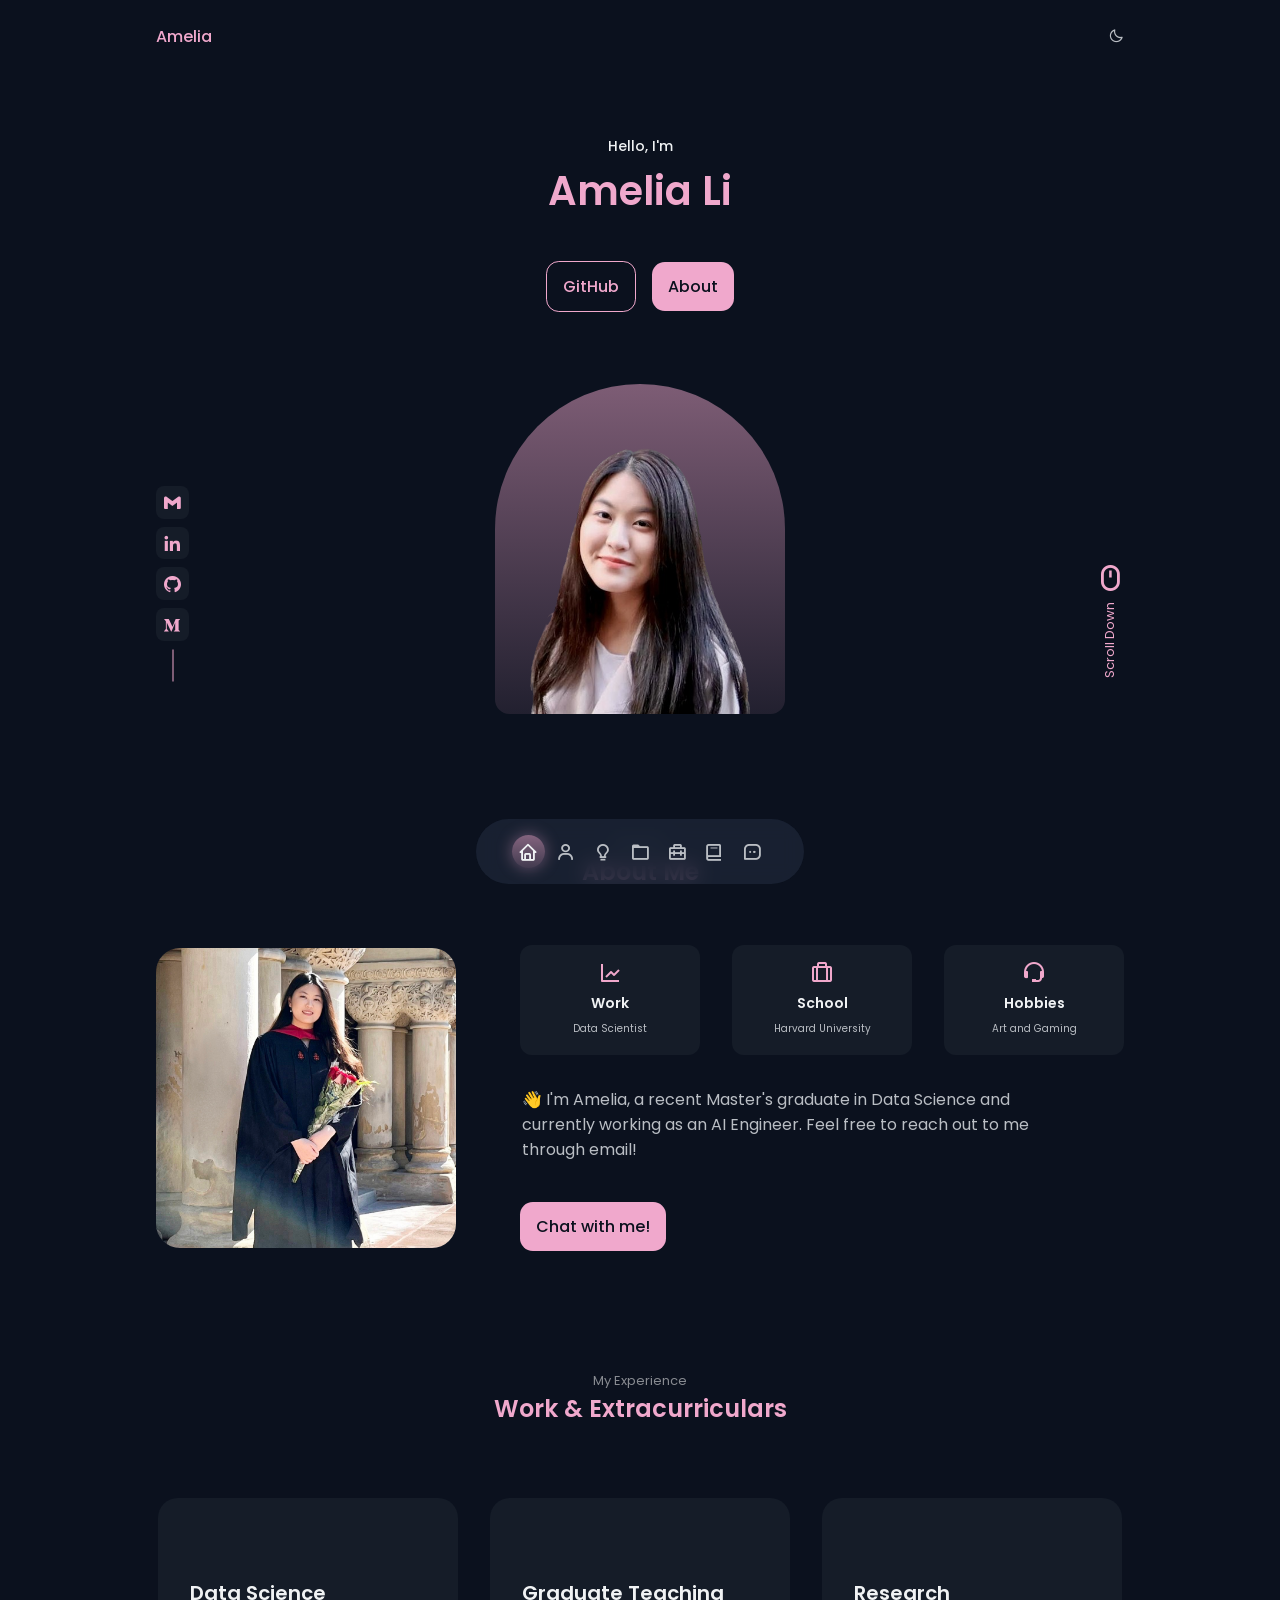
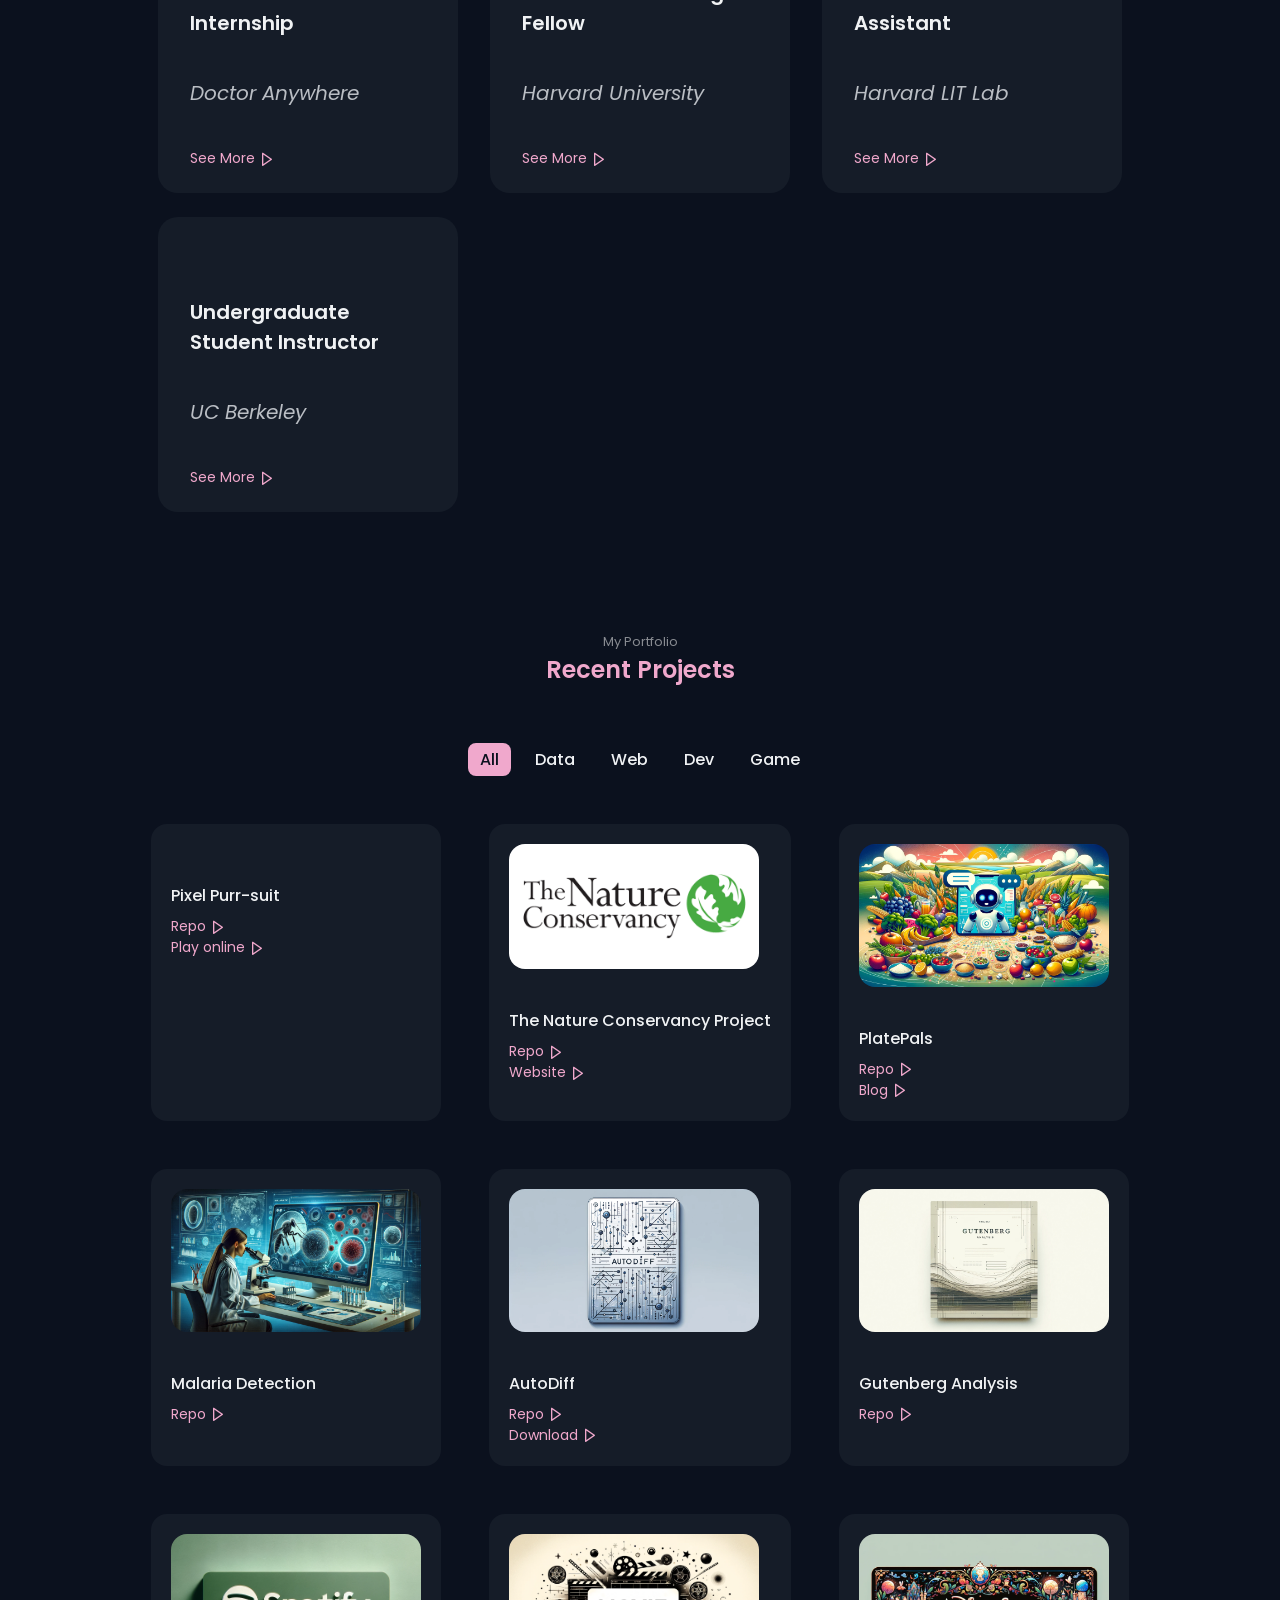
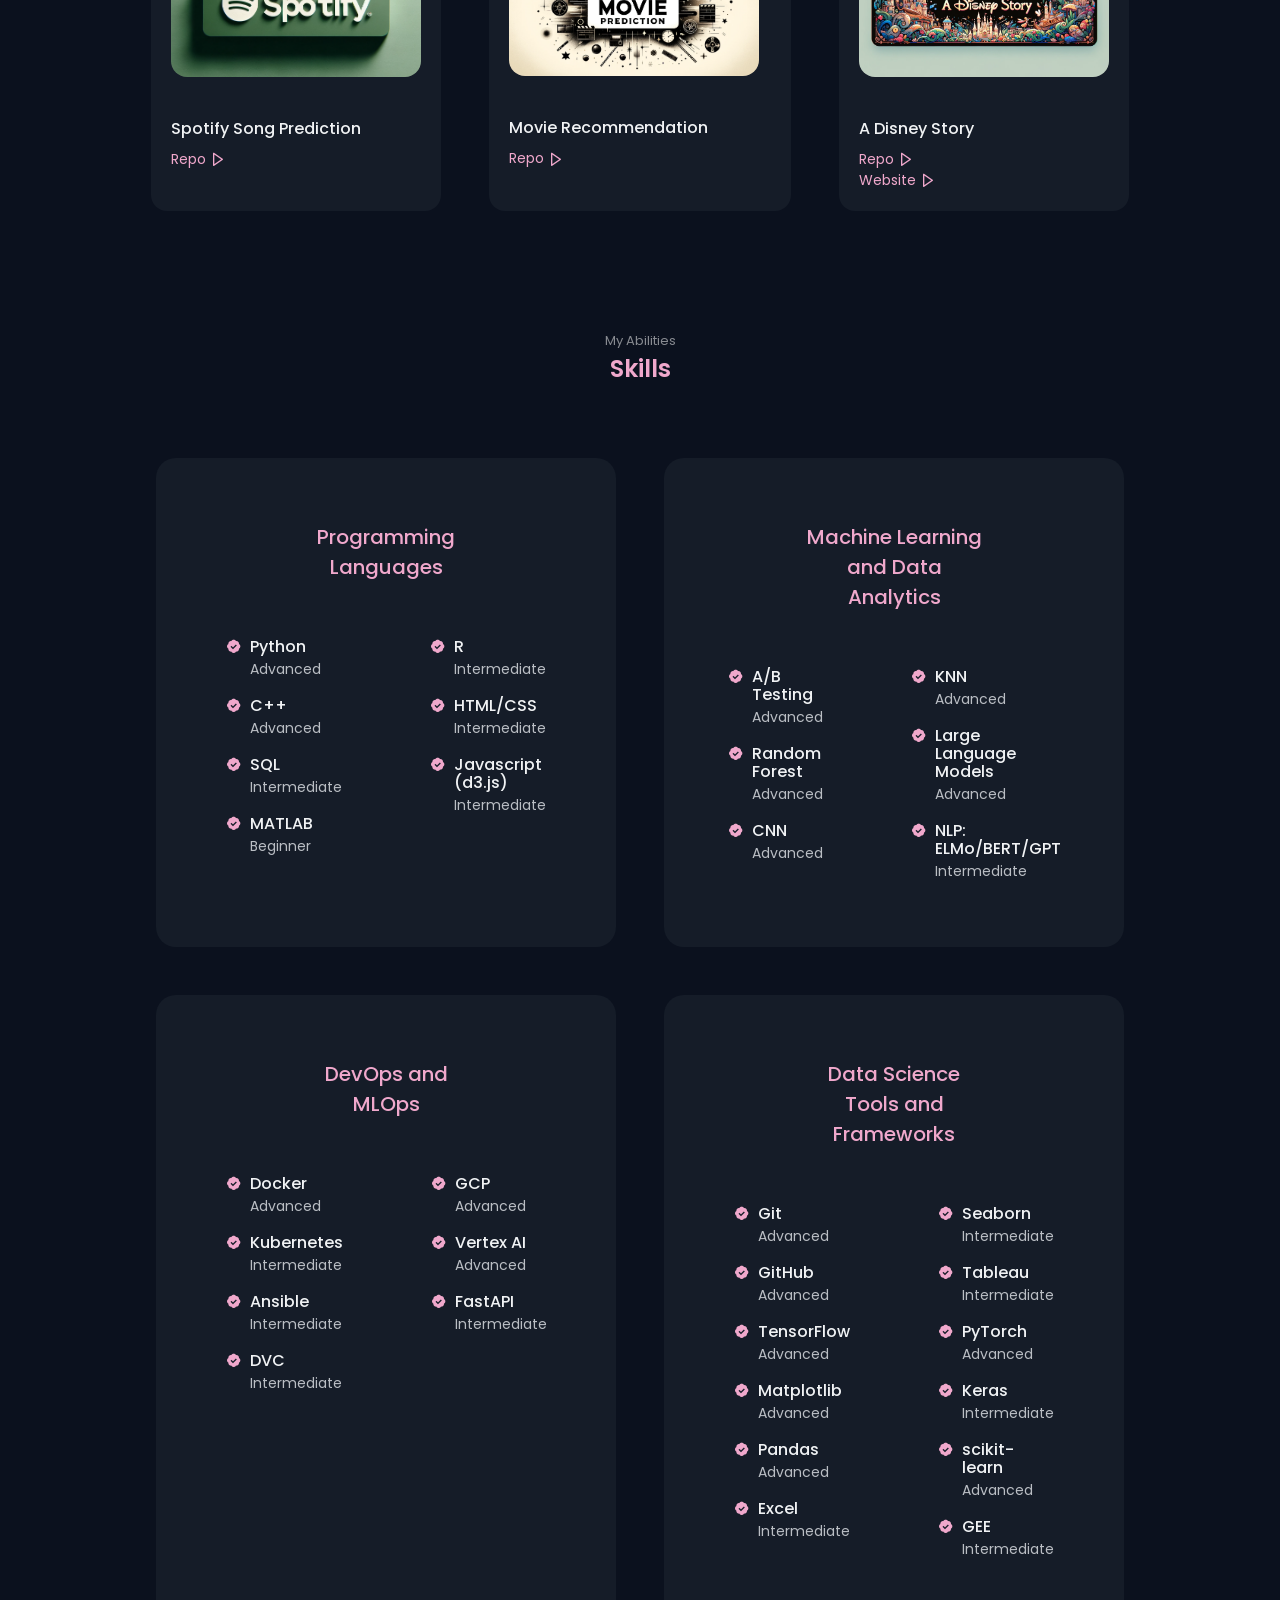
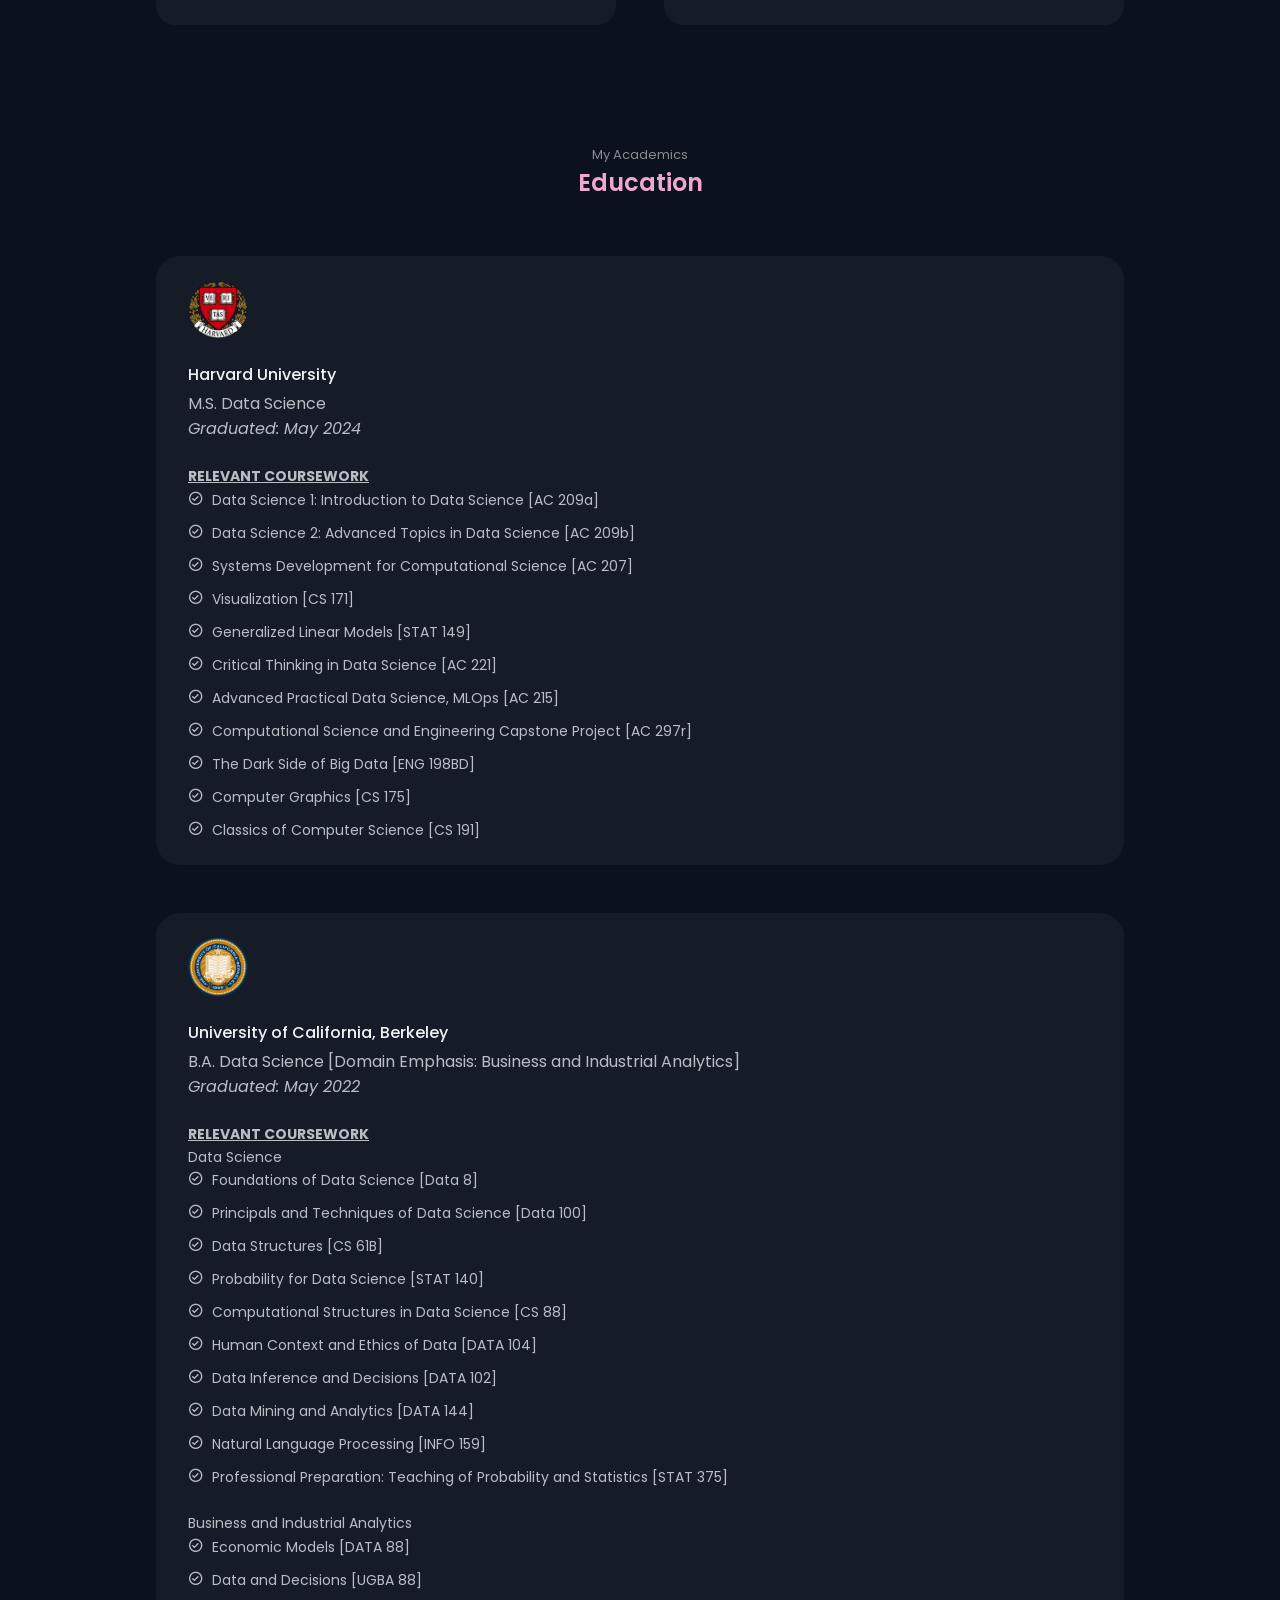
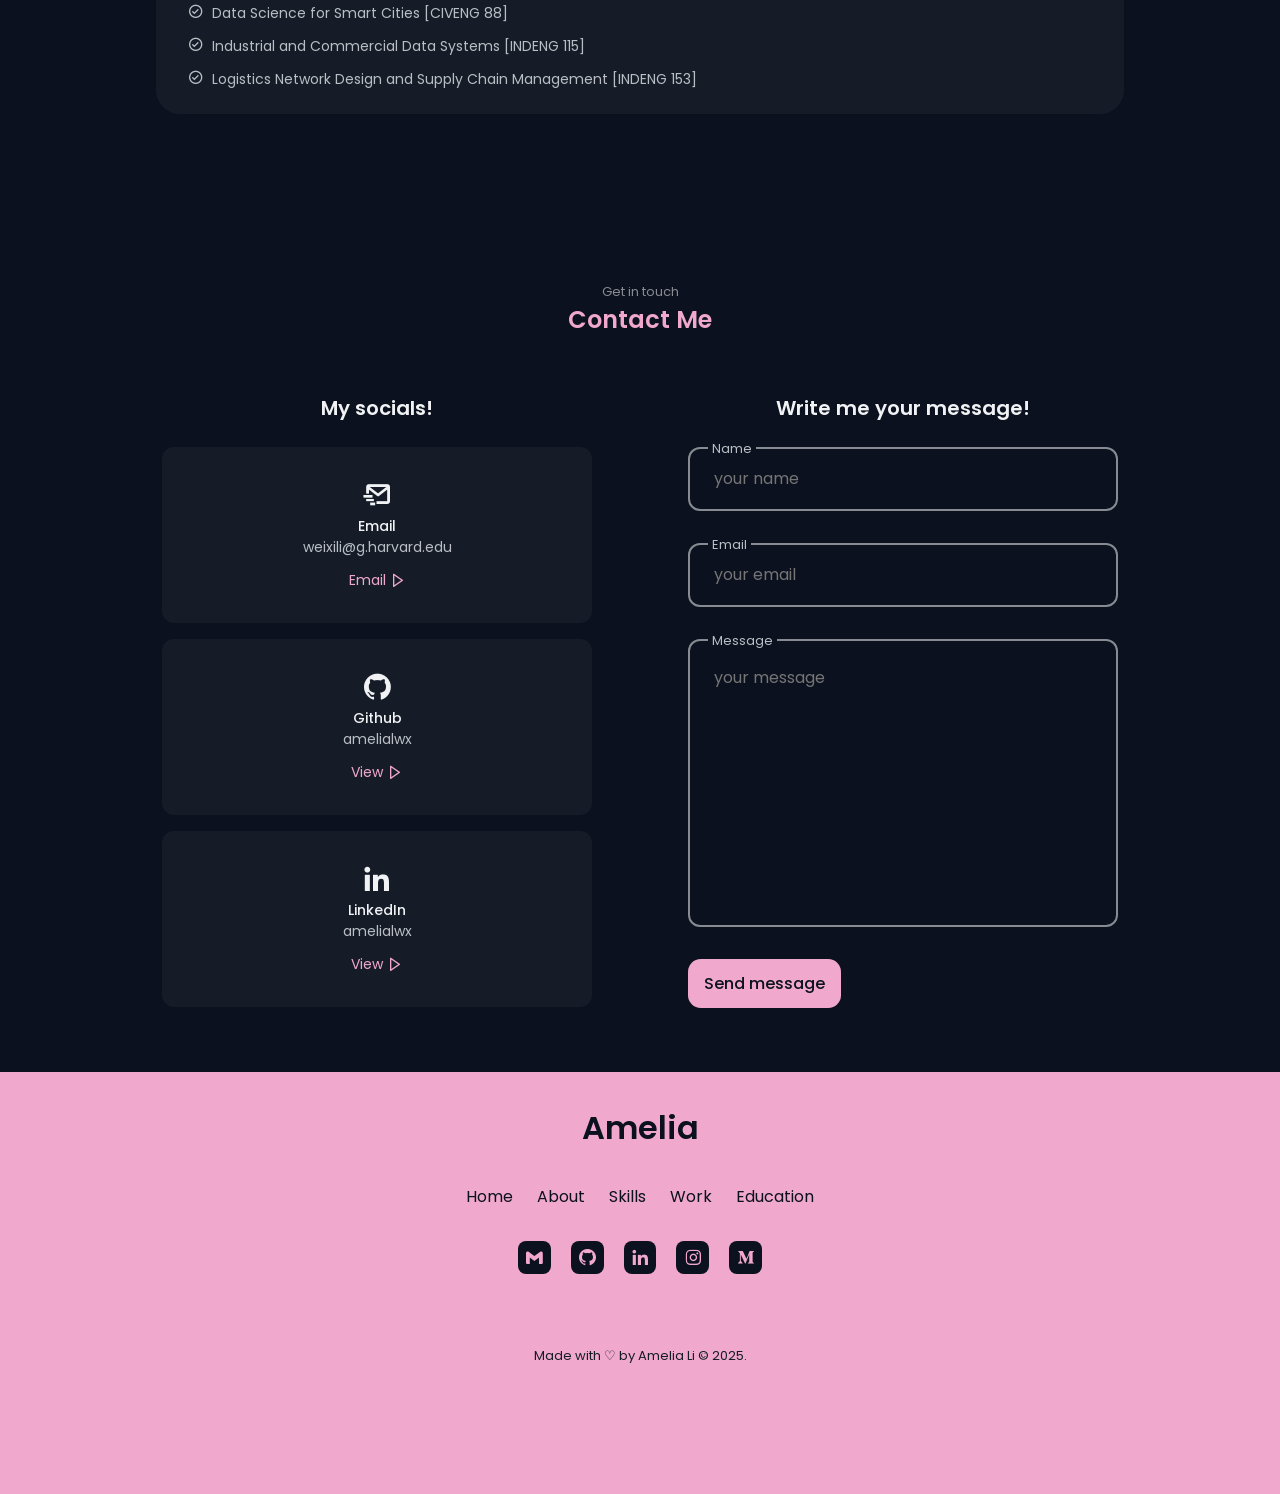
==== index.html @ 471f0ebe "footer year" ====
<!DOCTYPE html>
<html lang="en">

<head>
    <meta charset="UTF-8">
    <meta name="viewport" content="width=device-width, initial-scale=1.0">

    <link rel="icon" href="assets/img/a.png">

    <!--=============== FAVICON ===============-->
    <meta name="msapplication-TileColor" content="#da532c">
    <meta name="theme-color" content="#f0aace">

    <!--=============== BOXICONS ===============-->
    <link href='https://unpkg.com/boxicons@2.1.2/css/boxicons.min.css' rel='stylesheet'>

    <!--=============== SWIPER CSS ===============-->
    <link rel="stylesheet" href="assets/css/swiper-bundle.min.css">

    <!--=============== CSS ===============-->
    <link rel="stylesheet" href="assets/css/styles.css">

    <title> Amelia Li </title>
</head>

<body>
    <!--=============== HEADER ===============-->
    <header class="header" id="header">
        <nav class="nav container">
            <a href="#" class="nav__logo">Amelia</a>

            <div class="nav__menu">
                <ul class="nav__list">
                    <li class="nav__item">
                        <a href="#home" class="nav__link">
                            <i class='bx bx-home'></i>
                        </a>
                    </li>

                    <li class="nav__item">
                        <a href="#about" class="nav__link">
                            <i class='bx bx-user'></i>
                        </a>
                    </li>

                    <li class="nav__item">
                        <a href="#skills" class="nav__link">
                            <i class='bx bx-bulb'></i>
                        </a>
                    </li>

                    <li class="nav__item">
                        <a href="#experience" class="nav__link">
                            <i class='bx bx-folder'></i>
                        </a>
                    </li>

                    <li class="nav__item">
                        <a href="#work" class="nav__link">
                            <i class='bx bx-briefcase-alt-2'></i>
                        </a>
                    </li>

                    <li class="nav__item">
                        <a href="#education" class="nav__link">
                            <i class='bx bx-book'></i>
                        </a>
                    </li>

                    <li class="nav__item">
                        <a href="#contact" class="nav__link">
                            <i class='bx bx-message-square-dots'></i>
                        </a>
                    </li>
                </ul>
            </div>

            <!--=============== theme change button ===============-->
            <i href="" class='bx bx-moon change-theme change-theme-button' id="theme-button"></i>

        </nav>
    </header>

    <!--=============== MAIN ===============-->
    <main class="main">
        <!--=============== HOME ===============-->
        <section class="home section" id="home">
            <div class="home__container container grid">
                <div class="home__data">
                    <span class="home__greeting">Hello, I'm</span>
                    <h1 class="home__name">Amelia Li</h1>
                    <h3 class="home__education" id="typewriter"></h3>

                    <div class="home__button">
                        <a href="https://www.github.com/amelialwx" target="_blank", class="button button--ghost">
                            GitHub
                        </a>

                        <a href="#about" class="button">About</a>
                    </div>
                </div>

                <div class="home__handle">
                    <img src="assets/img/me.png" alt="" class="home__img">
                </div>

                <div class="home__social">
                    <a href="mailto:weixili@g.harvard.edu" target="_blank" class="home__social-link">
                        <i class='bx bxl-gmail'></i>
                    </a>
                    <a href="https://www.linkedin.com/in/amelialwx/" target="_blank" class="home__social-link">
                        <i class='bx bxl-linkedin'></i>
                    </a>
                    <a href="https://www.github.com/amelialwx" target="_blank" class="home__social-link">
                        <i class='bx bxl-github'></i>
                    </a>
                    <a href="https://amelialwx.medium.com" target="_blank" class="home__social-link">
                        <i class='bx bxl-medium'></i>
                    </a>
                </div>

                <a href="#about" class="home__scroll">
                    <i class='bx bx-mouse home__scroll-icon'></i>
                    <span class="home__scroll-name">Scroll Down</span>
                </a>
            </div>
        </section>

        <!--=============== ABOUT ===============-->
        <section class="about section" id="about">
            <span class="section__subtitle">My Intro</span>
            <h2 class="section__title">About Me</h2>

            <div class="about__container container grid">
                <img src="assets/img/about.png" alt="" class="about__img">

                <div class="about__data">
                    <div class="about__info">
                        <div class="about__box">
                            <i class='bx bx-line-chart about__icon'></i>
                            <h3 class="about__title">Work</h3>
                            <span class="about__subtitle">Data Scientist</span>
                        </div>
                        <div class="about__box">
                            <i class='bx bx-briefcase-alt about__icon'></i>
                            <h3 class="about__title">School</h3>
                            <span class="about__subtitle">Harvard University</span>
                        </div>
                        <div class="about__box">
                            <i class='bx bx-support about__icon'></i>
                            <h3 class="about__title">Hobbies</h3>
                            <span class="about__subtitle">Art and Gaming</span>
                        </div>
                    </div>

                    <p class="about__description">
                        👋 I'm Amelia, a recent Master's graduate in Data Science and currently working as an AI Engineer.
                        Feel free to reach out to me through email!
                    </p>

                    <a href="#contact" class="button about__button-contact">Chat with me!</a>
                </div>
            </div>
        </section>

        <!--=============== EXPERIENCE ===============-->
        <section class="experience section" id="experience">
            <span class="section__subtitle">My Experience</span>
            <h2 class="section__title">Work & Extracurriculars</h2>

            <div class="experience__container container grid">
                <div class="experience__card">
                    <div class="exp">
                        <h3 class="experience__title">Data Science <br> Internship</h3>
                        <p class="experience__title"><i>Doctor Anywhere</i></p>
                        
                        <span class="experience__button">
                            See More <i class='bx bx-right-arrow experience__icon'></i>
                        </span>
                    </div>


                    <div class="experience__modal">
                        <div class="experience__modal-content">
                            <i class='bx bx-x experience__modal-close'></i>

                            <h3 class="experience__modal-title">Data Science Internship</h3>

                            <p class="experience__modal-description">
                                <b>Doctor Anywhere</b>
                                <br>
                                May 2023 - Aug 2023
                            </p>
                            <img src="assets/img/da.jpg" alt="" style="margin-left:auto; margin-right:auto; display:block; max-height:300px; width:auto; padding-bottom: 30px;">
                            <p>
                                During the summer of 2023, I interned at Doctor Anywhere, a digital healthcare company, where I <b>developed a machine learning algorithm for TPA/B2B claim processing</b>. 
                                Using OCR, key-value parsing, table parsing, and entity recognition, the algorithm enhanced claim efficiency and was <b>seamlessly integrated into 
                                the company's system</b>.
                                <br><br>
                                In addition to the primary algorithm, I built utility tools for dataset benchmarking and model prototyping, boosting the accuracy from <b>66% to 84%</b>. 
                                I also ventured into Large Language Models (LLMs) in healthcare, <b>creating a prototype to aid policyholders with insurance inquiries</b>.
                                <br><br>
                                I'm grateful for this enriching experience, which sharpened my technical skills and provided deep insights into technology deployment in healthcare. 
                                The guidance from my team and mentors was invaluable, significantly shaping my professional development.
                            </p>
                        </div>
                    </div>
                </div>

                <div class="experience__card">
                    <div class="exp">
                        <h3 class="experience__title">Graduate Teaching <br> Fellow</h3>
                        <p class="experience__title"><i>Harvard University</i></p>

                        <span class="experience__button">
                            See More <i class='bx bx-right-arrow experience__icon'></i>
                        </span>
                    </div>

                    <div class="experience__modal">
                        <div class="experience__modal-content">
                            <i class='bx bx-x experience__modal-close'></i>

                            <h3 class="experience__modal-title">Graduate Teaching Fellow</h3>

                            <p class="experience__modal-description">
                                <b>Harvard University</b>
                                <br>
                                Aug 2023 - Present
                            </p>
                            <img src="assets/img/cs109a.png" alt="" style="margin-left:auto; margin-right:auto; display:block; max-height:300px; width:auto; padding-bottom: 30px;">
                            <p>
                                As I embarked on my Fall 2023 semester, I found myself at the heart of nurturing future data scientists. For the CS209a: Intoduction to 
                                Data Science course at Harvard University, my role involved <b>facilitating weekly office hours, offering crucial guidance and support in 
                                Data Science</b>. These sessions have become a vibrant hub for learning, where students from diverse backgrounds share their insights and 
                                challenges, enriching our collective understanding.
                                <br><br>
                                Moreover, <b>mentoring students in their data science projects</b> has been the most rewarding experience. Guiding them from conceptualization to 
                                execution, I've seen them develop practical skills and a strong research aptitude. Their progress has been a testament to the power of 
                                effective mentorship.
                                <br><br>
                                This semester has been a journey of mutual growth - a reaffirmation of the crucial role mentorship plays in the realm of data science. I look 
                                forward to the continued evolution of my students and the invaluable lessons they teach me along the way.
                            </p>
                        </div>
                    </div>
                </div>

                <div class="experience__card">
                    <div class="exp">
                        <h3 class="experience__title">Research <br> Assistant</h3>
                        <p class="experience__title"><i>Harvard LIT Lab</i></p>

                        <span class="experience__button">
                            See More <i class='bx bx-right-arrow experience__icon'></i>
                        </span>
                    </div>

                    <div class="experience__modal">
                        <div class="experience__modal-content">
                            <i class='bx bx-x experience__modal-close'></i>

                            <h3 class="experience__modal-title">Research Assistant</h3>

                            <p class="experience__modal-description">
                                <b>Harvard LIT Lab</b>
                                <br>
                                Sep 2022 - Present
                            </p>
                            <img src="assets/img/litlab.png" alt="" style="margin-left:auto; margin-right:auto; display:block; max-height:300px; width:auto; padding-bottom: 30px;">
                            <p>
                                In my first semester at Harvard, I joined the Harvard LIT Lab to work on a groundbreaking project. Our aim was to <b>detect stress in coding environments
                                using non-survey methods</b> like analyzing micro-gestures, facial expressions, and coding patterns.
                                <br><br>
                                We focused on physical cues, using <b>meticulously cleaned and preprocessed 17-point joint data from 3D Kinect captures and facial expressions 
                                from videos</b>. This approach helped us observe stress signs beyond conventional surveys. Additionally, I <b>converted Jupyter Notebook logs into 
                                Abstract Syntax Trees (ASTs)</b> to understand stress through changes in coding behavior.
                                <br><br>
                                This project was a unique blend of data science, education, and psychology, offering new insights into the human aspect of coding. It was an invaluable 
                                experience, shaping my understanding of technology's interaction with human emotions.
                            </p>
                        </div>
                    </div>
                </div>

                <div class="experience__card">
                    <div class="exp">
                        <h3 class="experience__title">Undergraduate <br> Student Instructor</h3>
                        <p class="experience__title"><i>UC Berkeley</i></p>
                        
                        <span class="experience__button">
                            See More <i class='bx bx-right-arrow experience__icon'></i>
                        </span>
                    </div>


                    <div class="experience__modal">
                        <div class="experience__modal-content">
                            <i class='bx bx-x experience__modal-close'></i>

                            <h3 class="experience__modal-title">Undergraduate Student Instructor</h3>

                            <p class="experience__modal-description">
                                <b>University of California, Berkeley</b>
                                <br>
                                May 2021 - May 2022
                            </p>
                            <img src="assets/img/d8.png" alt="" style="margin-left:auto; margin-right:auto; display:block; max-height:300px; width:auto; padding-bottom: 30px;">
                            <p>
                                In my role as an Undergraduate Student Instructor at UC Berkeley, I had the privilege of directly teaching the Data 8: Foundations of Data Science 
                                course. My audience was a group of 120 students enrolled in the Data Scholars program, each eager to dive into the world of data science and statistics.
                                <br><br>
                                Each week, I <b>created and delivered lectures, complementing them with tailored worksheets</b> to reinforce key concepts in data science and statistics. 
                                This approach not only facilitated learning but also encouraged active engagement among students.
                                <br><br>
                                One of the most rewarding achievements during my tenure was successfully scaling the program. In just one semester, <b>we doubled the number of participants 
                                from 60 to 120 students</b>, a testament to the program's growing popularity and effectiveness.
                                <br><br>
                                This experience was incredibly fulfilling, allowing me to contribute to shaping the next generation of data scientists. It underscored the 
                                importance of clear communication, effective teaching methodologies, and the adaptability required to scale educational programs successfully.
                            </p>
                        </div>
                    </div>
                </div>
            </div>
        </section>

        <!--=============== WORK ===============-->
        <section class="work section" id="work">
            <span class="section__subtitle">My Portfolio</span>
            <h2 class="section__title">Recent Projects</h2>

            <div class="work__filters">
                <span class="work__item active-work" data-filter='all'>All</span>
                <span class=" work__item" data-filter='.data'>Data</span>
                <span class=" work__item" data-filter='.web'>Web</span>
                <span class=" work__item" data-filter='.dev'>Dev</span>
                <span class=" work__item" data-filter='.game'>Game</span>
            </div>

            <div class="work__container container grid">
                <div class="work__card mix game">
                    <div class="wrk">
                        <img src="assets/img/pixel_purr-suit.gif" alt="" class="work__img">

                        <h3 class="work__title">Pixel Purr-suit</h3>

                        <a href="https://github.com/amelialwx/Pixel_Purr-suit" target="_blank" class="work__button">
                            Repo <i class='bx bx-right-arrow work__icon'></i>
                        </a>
                        <a href="https://amelialwx.itch.io/pixel-purr-suit" target="_blank" class="work__button">
                            Play online <i class='bx bx-right-arrow work__icon'></i>
                        </a>
                    </div>
                </div>

                <div class="work__card mix data">
                    <div class="wrk">
                        <img src="assets/img/tnc.png" alt="" class="work__img">

                        <h3 class="work__title">The Nature Conservancy Project</h3>

                        <a href="https://github.com/amelialwx/TNC-Capstone" target="_blank" class="work__button">
                            Repo <i class='bx bx-right-arrow work__icon'></i>
                        </a>
                        <a href="https://tnc-web-app.streamlit.app" target="_blank" class="work__button">
                            Website <i class='bx bx-right-arrow work__icon'></i>
                        </a>
                    </div>
                </div>

                <div class="work__card mix data dev">
                    <div class="wrk">
                        <img src="assets/img/platepals.png" alt="" class="work__img">

                        <h3 class="work__title">PlatePals</h3>

                        <a href="https://github.com/amelialwx/AC215_PlatePals" target="_blank" class="work__button">
                            Repo <i class='bx bx-right-arrow work__icon'></i>
                        </a>
                        <a href="https://amelialwx.medium.com/platepals-revolutionizing-nutritional-awareness-with-ai-5b4cc45d5d44" target="_blank" class="work__button">
                            Blog <i class='bx bx-right-arrow work__icon'></i>
                        </a>
                    </div>
                </div>

                <div class="work__card mix data">
                    <div class="wrk">
                        <img src="assets/img/malaria.png" alt="" class="work__img">

                        <h3 class="work__title">Malaria Detection</h3>

                        <a href="https://github.com/amelialwx/Malaria-Detection" target="_blank" class="work__button">
                            Repo <i class='bx bx-right-arrow work__icon'></i>
                        </a>
                    </div>
                </div>

                <div class="work__card mix dev">
                    <div class="wrk">
                        <img src="assets/img/autodiff.png" alt="" class="work__img">

                        <h3 class="work__title">AutoDiff</h3>

                        <a href="https://github.com/amelialwx/AutoDiff" target="_blank" class="work__button">
                            Repo <i class='bx bx-right-arrow work__icon'></i>
                        </a>
                        <a href="https://test.pypi.org/project/AutoDiff-Library/1.0/" target="_blank" class="work__button">
                            Download <i class='bx bx-right-arrow work__icon'></i>
                        </a>
                    </div>
                </div>

                <div class="work__card mix data">
                    <div class="wrk">
                        <img src="assets/img/gutenberg.png" alt="" class="work__img">

                        <h3 class="work__title">Gutenberg Analysis</h3>

                        <a href="https://github.com/amelialwx/BERT-Gutenberg-Analysis" target="_blank" class="work__button">
                            Repo <i class='bx bx-right-arrow work__icon'></i>
                        </a>
                    </div>
                </div>

                <div class="work__card mix data">
                    <div class="wrk">
                        <img src="assets/img/spotify.png" alt="" class="work__img">

                        <h3 class="work__title">Spotify Song Prediction</h3>

                        <a href="https://github.com/amelialwx/Spotify-Prediction" target="_blank" class="work__button">
                            Repo <i class='bx bx-right-arrow work__icon'></i>
                        </a>
                    </div>
                </div>

                <div class="work__card mix data">
                    <div class="wrk">
                        <img src="assets/img/movie.png" alt="" class="work__img">

                        <h3 class="work__title">Movie Recommendation</h3>

                        <a href="https://github.com/amelialwx/Movie-Recommendation" target="_blank" class="work__button">
                            Repo <i class='bx bx-right-arrow work__icon'></i>
                        </a>
                    </div>
                </div>

                <div class="work__card mix web">
                    <div class="wrk">
                        <img src="assets/img/disney.png" alt="" class="work__img">

                        <h3 class="work__title">A Disney Story</h3>

                        <a href="https://github.com/amelialwx/A-Disney-Story" target="_blank" class="work__button">
                            Repo <i class='bx bx-right-arrow work__icon'></i>
                        </a>
                        <a href="https://amelialwx.github.io/A-Disney-Story/" target="_blank" class="work__button">
                            Website <i class='bx bx-right-arrow work__icon'></i>
                        </a>
                    </div>
                </div>
            </div>
        </section>

        <!--=============== SKILLS ===============-->
        <section class="skills section" id="skills">
            <span class="section__subtitle">My Abilities</span>
            <h2 class="section__title">Skills</h2>

            <div class="skills__container container grid">
                <div class="skills__content">
                    <h3 class="skills__title">Programming Languages</h3>

                    <div class="skills__box">
                        <div class="skills__group">
                            <div class="skills__data">
                                <i class='bx bxs-badge-check'></i>

                                <div>
                                    <h3 class="skills__name">Python</h3>
                                    <span class="skills__level">Advanced</span>
                                </div>
                            </div>

                            <div class="skills__data">
                                <i class='bx bxs-badge-check'></i>

                                <div>
                                    <h3 class="skills__name">C++</h3>
                                    <span class="skills__level">Advanced</span>
                                </div>
                            </div>

                            <div class="skills__data">
                                <i class='bx bxs-badge-check'></i>

                                <div>
                                    <h3 class="skills__name">SQL</h3>
                                    <span class="skills__level">Intermediate</span>
                                </div>
                            </div>

                            <div class="skills__data">
                                <i class='bx bxs-badge-check'></i>

                                <div>
                                    <h3 class="skills__name">MATLAB</h3>
                                    <span class="skills__level">Beginner</span>
                                </div>
                            </div>

                        </div>
                        <div class="skills__group">
                            <div class="skills__data">
                                <i class='bx bxs-badge-check'></i>

                                <div>
                                    <h3 class="skills__name">R</h3>
                                    <span class="skills__level">Intermediate</span>
                                </div>
                            </div>

                            <div class="skills__data">
                                <i class='bx bxs-badge-check'></i>

                                <div>
                                    <h3 class="skills__name">HTML/CSS</h3>
                                    <span class="skills__level">Intermediate</span>
                                </div>
                            </div>

                            <div class="skills__data">
                                <i class='bx bxs-badge-check'></i>

                                <div>
                                    <h3 class="skills__name">Javascript (d3.js)</h3>
                                    <span class="skills__level">Intermediate</span>
                                </div>
                            </div>

                        </div>
                    </div>
                </div>

                <div class="skills__content">
                    <h3 class="skills__title">Machine Learning and Data Analytics</h3>

                    <div class="skills__box">
                        <div class="skills__group">
                            <div class="skills__data">
                                <i class='bx bxs-badge-check'></i>

                                <div>
                                    <h3 class="skills__name">A/B Testing</h3>
                                    <span class="skills__level">Advanced</span>
                                </div>
                            </div>

                            <div class="skills__data">
                                <i class='bx bxs-badge-check'></i>

                                <div>
                                    <h3 class="skills__name">Random Forest</h3>
                                    <span class="skills__level">Advanced</span>
                                </div>
                            </div>

                            <div class="skills__data">
                                <i class='bx bxs-badge-check'></i>

                                <div>
                                    <h3 class="skills__name">CNN</h3>
                                    <span class="skills__level">Advanced</span>
                                </div>
                            </div>
                        </div>
                        <div class="skills__group">
                            <div class="skills__data">
                                <i class='bx bxs-badge-check'></i>

                                <div>
                                    <h3 class="skills__name">KNN</h3>
                                    <span class="skills__level">Advanced</span>
                                </div>
                            </div>

                            <div class="skills__data">
                                <i class='bx bxs-badge-check'></i>

                                <div>
                                    <h3 class="skills__name">Large Language Models</h3>
                                    <span class="skills__level">Advanced</span>
                                </div>
                            </div>

                            <div class="skills__data">
                                <i class='bx bxs-badge-check'></i>

                                <div>
                                    <h3 class="skills__name">NLP: ELMo/BERT/GPT</h3>
                                    <span class="skills__level">Intermediate</span>
                                </div>
                            </div>
                        </div>
                    </div>
                </div>
                <div class="skills__container container grid">
                    <div class="skills__content">
                        <h3 class="skills__title">DevOps and MLOps</h3>
    
                        <div class="skills__box">
                            <div class="skills__group">
                                <div class="skills__data">
                                    <i class='bx bxs-badge-check'></i>
    
                                    <div>
                                        <h3 class="skills__name">Docker</h3>
                                        <span class="skills__level">Advanced</span>
                                    </div>
                                </div>
    
                                <div class="skills__data">
                                    <i class='bx bxs-badge-check'></i>
    
                                    <div>
                                        <h3 class="skills__name">Kubernetes</h3>
                                        <span class="skills__level">Intermediate</span>
                                    </div>
                                </div>
    
                                <div class="skills__data">
                                    <i class='bx bxs-badge-check'></i>
    
                                    <div>
                                        <h3 class="skills__name">Ansible</h3>
                                        <span class="skills__level">Intermediate</span>
                                    </div>
                                </div>

                                <div class="skills__data">
                                    <i class='bx bxs-badge-check'></i>
    
                                    <div>
                                        <h3 class="skills__name">DVC</h3>
                                        <span class="skills__level">Intermediate</span>
                                    </div>
                                </div>
    
                            </div>
                            <div class="skills__group">
                                <div class="skills__data">
                                    <i class='bx bxs-badge-check'></i>
    
                                    <div>
                                        <h3 class="skills__name">GCP</h3>
                                        <span class="skills__level">Advanced</span>
                                    </div>
                                </div>
    
                                <div class="skills__data">
                                    <i class='bx bxs-badge-check'></i>
    
                                    <div>
                                        <h3 class="skills__name">Vertex AI</h3>
                                        <span class="skills__level">Advanced</span>
                                    </div>
                                </div>
    
                                <div class="skills__data">
                                    <i class='bx bxs-badge-check'></i>
    
                                    <div>
                                        <h3 class="skills__name">FastAPI</h3>
                                        <span class="skills__level">Intermediate</span>
                                    </div>
                                </div>
    
                            </div>
                        </div>
                    </div>
                </div>    
                <div class="skills__container container grid">
                    <div class="skills__content">
                        <h3 class="skills__title">Data Science Tools and Frameworks</h3>
    
                        <div class="skills__box">
                            <div class="skills__group">
                                <div class="skills__data">
                                    <i class='bx bxs-badge-check'></i>
    
                                    <div>
                                        <h3 class="skills__name">Git</h3>
                                        <span class="skills__level">Advanced</span>
                                    </div>
                                </div>
    
                                <div class="skills__data">
                                    <i class='bx bxs-badge-check'></i>
    
                                    <div>
                                        <h3 class="skills__name">GitHub</h3>
                                        <span class="skills__level">Advanced</span>
                                    </div>
                                </div>
    
                                <div class="skills__data">
                                    <i class='bx bxs-badge-check'></i>
    
                                    <div>
                                        <h3 class="skills__name">TensorFlow</h3>
                                        <span class="skills__level">Advanced</span>
                                    </div>
                                </div>

                                <div class="skills__data">
                                    <i class='bx bxs-badge-check'></i>
    
                                    <div>
                                        <h3 class="skills__name">Matplotlib</h3>
                                        <span class="skills__level">Advanced</span>
                                    </div>
                                </div>

                                <div class="skills__data">
                                    <i class='bx bxs-badge-check'></i>
    
                                    <div>
                                        <h3 class="skills__name">Pandas</h3>
                                        <span class="skills__level">Advanced</span>
                                    </div>
                                </div>

                                <div class="skills__data">
                                    <i class='bx bxs-badge-check'></i>
    
                                    <div>
                                        <h3 class="skills__name">Excel</h3>
                                        <span class="skills__level">Intermediate</span>
                                    </div>
                                </div>
    
                            </div>
                            <div class="skills__group">
                                <div class="skills__data">
                                    <i class='bx bxs-badge-check'></i>
    
                                    <div>
                                        <h3 class="skills__name">Seaborn</h3>
                                        <span class="skills__level">Intermediate</span>
                                    </div>
                                </div>

                                <div class="skills__data">
                                    <i class='bx bxs-badge-check'></i>
    
                                    <div>
                                        <h3 class="skills__name">Tableau</h3>
                                        <span class="skills__level">Intermediate</span>
                                    </div>
                                </div>

                                <div class="skills__data">
                                    <i class='bx bxs-badge-check'></i>
    
                                    <div>
                                        <h3 class="skills__name">PyTorch</h3>
                                        <span class="skills__level">Advanced</span>
                                    </div>
                                </div>
    
                                <div class="skills__data">
                                    <i class='bx bxs-badge-check'></i>
    
                                    <div>
                                        <h3 class="skills__name">Keras</h3>
                                        <span class="skills__level">Intermediate</span>
                                    </div>
                                </div>
    
                                <div class="skills__data">
                                    <i class='bx bxs-badge-check'></i>
    
                                    <div>
                                        <h3 class="skills__name">scikit-learn</h3>
                                        <span class="skills__level">Advanced</span>
                                    </div>
                                </div>

                                <div class="skills__data">
                                    <i class='bx bxs-badge-check'></i>
    
                                    <div>
                                        <h3 class="skills__name">GEE</h3>
                                        <span class="skills__level">Intermediate</span>
                                    </div>
                                </div>
                            </div>
                        </div>
                    </div>
                </div> 
        </section>

        <!--=============== EDUCATION ===============-->
        <section class="education section", id="education">
            <span class="section__subtitle">My Academics</span>
            <h2 class="section__title">Education</h2>

            <div class="education__container container swiper">
                <div class="education__card swiper-slide">
                    <img src="assets/img/harvard.png" alt="" class="education__img">

                    <h3 class="education__name">Harvard University</h3>
                    <p>
                        M.S. Data Science
                        <br>
                        <i>Graduated: May 2024</i>
                    </p>
                    <br>
                    <p class="education__description">
                        <b><u>RELEVANT COURSEWORK</u></b>
                    </p>
                    <ul class="experience__modal-list">
                        <li class="experience__modal-item">
                            <i class='bx bx-check-circle'></i>
                            <p class="experience__modal-info">
                                Data Science 1: Introduction to Data Science [AC 209a] 
                            </p>
                        </li>

                        <li class="experience__modal-item">
                            <i class='bx bx-check-circle'></i>
                            <p class="experience__modal-info">
                                Data Science 2: Advanced Topics in Data Science [AC 209b]
                            </p>
                        </li>

                        <li class="experience__modal-item">
                            <i class='bx bx-check-circle'></i>
                            <p class="experience__modal-info">
                                Systems Development for Computational Science [AC 207]
                            </p>
                        </li>

                        <li class="experience__modal-item">
                            <i class='bx bx-check-circle'></i>
                            <p class="experience__modal-info">
                                Visualization [CS 171]
                            </p>
                        </li>

                        <li class="experience__modal-item">
                            <i class='bx bx-check-circle'></i>
                            <p class="experience__modal-info">
                                Generalized Linear Models [STAT 149]
                            </p>
                        </li>

                        <li class="experience__modal-item">
                            <i class='bx bx-check-circle'></i>
                            <p class="experience__modal-info">
                                Critical Thinking in Data Science [AC 221]
                            </p>
                        </li>

                        <li class="experience__modal-item">
                            <i class='bx bx-check-circle'></i>
                            <p class="experience__modal-info">
                                Advanced Practical Data Science, MLOps [AC 215]
                            </p>
                        </li>
                        
                        <li class="experience__modal-item">
                            <i class='bx bx-check-circle'></i>
                            <p class="experience__modal-info">
                                Computational Science and Engineering Capstone Project [AC 297r]
                            </p>
                        </li>

                        <li class="experience__modal-item">
                            <i class='bx bx-check-circle'></i>
                            <p class="experience__modal-info">
                                The Dark Side of Big Data [ENG 198BD]
                            </p>
                        </li>

                        <li class="experience__modal-item">
                            <i class='bx bx-check-circle'></i>
                            <p class="experience__modal-info">
                                Computer Graphics [CS 175]
                            </p>
                        </li>

                        <li class="experience__modal-item">
                            <i class='bx bx-check-circle'></i>
                            <p class="experience__modal-info">
                                Classics of Computer Science [CS 191]
                            </p>
                        </li>
                    </ul>
                </div>

                <div class="education__card swiper-slide">
                    <img src="assets/img/ucberkeley.png" alt="" class="education__img">

                    <h3 class="education__name">University of California, Berkeley</h3>
                    <p>
                        B.A. Data Science [Domain Emphasis: Business and Industrial Analytics]
                        <br>
                        <i>Graduated: May 2022</i>
                    </p>
                    <br>
                    <p class="education__description">
                        <b><u>RELEVANT COURSEWORK</u></b>
                    </p>
                    <p class="education__description">
                        Data Science
                    </p>
                    <ul class="experience__modal-list">
                        <li class="experience__modal-item">
                            <i class='bx bx-check-circle'></i>
                            <p class="experience__modal-info">
                                Foundations of Data Science [Data 8]
                            </p>
                        </li>

                        <li class="experience__modal-item">
                            <i class='bx bx-check-circle'></i>
                            <p class="experience__modal-info">
                                Principals and Techniques of Data Science [Data 100]
                            </p>
                        </li>

                        <li class="experience__modal-item">
                            <i class='bx bx-check-circle'></i>
                            <p class="experience__modal-info">
                                Data Structures [CS 61B]
                            </p>
                        </li>

                        <li class="experience__modal-item">
                            <i class='bx bx-check-circle'></i>
                            <p class="experience__modal-info">
                                Probability for Data Science [STAT 140]
                            </p>
                        </li>

                        <li class="experience__modal-item">
                            <i class='bx bx-check-circle'></i>
                            <p class="experience__modal-info">
                                Computational Structures in Data Science [CS 88]
                            </p>
                        </li>

                        <li class="experience__modal-item">
                            <i class='bx bx-check-circle'></i>
                            <p class="experience__modal-info">
                                Human Context and Ethics of Data [DATA 104]
                            </p>
                        </li>

                        <li class="experience__modal-item">
                            <i class='bx bx-check-circle'></i>
                            <p class="experience__modal-info">
                                Data Inference and Decisions [DATA 102]
                            </p>
                        </li>

                        <li class="experience__modal-item">
                            <i class='bx bx-check-circle'></i>
                            <p class="experience__modal-info">
                                Data Mining and Analytics [DATA 144]
                            </p>
                        </li>

                        <li class="experience__modal-item">
                            <i class='bx bx-check-circle'></i>
                            <p class="experience__modal-info">
                                Natural Language Processing [INFO 159]
                            </p>
                        </li>

                        <li class="experience__modal-item">
                            <i class='bx bx-check-circle'></i>
                            <p class="experience__modal-info">
                                Professional Preparation: Teaching of Probability and Statistics [STAT 375]
                            </p>
                        </li>
                    </ul>
                    <br>
                    <p class="education__description">
                        Business and Industrial Analytics
                    </p>
                    <ul class="experience__modal-list">
                        <li class="experience__modal-item">
                            <i class='bx bx-check-circle'></i>
                            <p class="experience__modal-info">
                                Economic Models [DATA 88]
                            </p>
                        </li>

                        <li class="experience__modal-item">
                            <i class='bx bx-check-circle'></i>
                            <p class="experience__modal-info">
                                Data and Decisions [UGBA 88]
                            </p>
                        </li>

                        <li class="experience__modal-item">
                            <i class='bx bx-check-circle'></i>
                            <p class="experience__modal-info">
                                Data Science for Smart Cities [CIVENG 88]
                            </p>
                        </li>

                        <li class="experience__modal-item">
                            <i class='bx bx-check-circle'></i>
                            <p class="experience__modal-info">
                                Industrial and Commercial Data Systems [INDENG 115]
                            </p>
                        </li>

                        <li class="experience__modal-item">
                            <i class='bx bx-check-circle'></i>
                            <p class="experience__modal-info">
                                Logistics Network Design and Supply Chain Management [INDENG 153]
                            </p>
                        </li>
                    </ul>
                </div>
            </div>

        </section>

        <!--=============== CONTACT ===============-->
        <section class="contact section" id="contact">
            <sapn class="section__subtitle">Get in touch</sapn>
            <h3 class="section__title">Contact Me</h3>

            <div class="contact__container container grid">
                <div class="contact__content">
                    <h3 class="contact__title contact__title-info">My socials!</h3>

                    <div class="contact__info">
                        <div class="contact__card">
                            <i class='bx bx-mail-send contact__card-icon'></i>
                            <h3 class="contact__card-title">Email</h3>
                            <span class="contact__card-data">weixili@g.harvard.edu</span>

                            <a href="mailto:weixili@g.harvard.edu" target="_blank" class="contact__button">
                                Email <i class='bx bx-right-arrow contact__button-icon'></i>
                            </a>
                        </div>

                        <div class="contact__card">
                            <i class='bx bxl-github contact__card-icon'></i>
                            <h3 class="contact__card-title">Github</h3>
                            <span class="contact__card-data">amelialwx</span>

                            <a href="https://www.github.com/amelialwx" target="_blank"
                                class="contact__button">
                                View <i class='bx bx-right-arrow contact__button-icon'></i>
                            </a>
                        </div>

                        <div class="contact__card">
                            <i class='bx bxl-linkedin contact__card-icon'></i>
                            <h3 class="contact__card-title">LinkedIn</h3>
                            <span class="contact__card-data">amelialwx</span>

                            <a href="https://www.linkedin.com/in/amelialwx" target="_blank" class="contact__button">
                                View <i class='bx bx-right-arrow contact__button-icon'></i>
                            </a>
                        </div>
                    </div>
                </div>

                <div class="contact__content">
                    <h3 class="contact__title contact__title-form">Write me your message!</h3>

                    <form action="" class="contact__form">
                        <div class="contact__form-div">
                            <label for="" class="contact__form-tag">Name</label>
                            <input type="text" placeholder="your name" class="contact__form-input">
                        </div>

                        <div class="contact__form-div">
                            <label for="" class="contact__form-tag">Email</label>
                            <input type="text" placeholder="your email" class="contact__form-input">
                        </div>

                        <div class="contact__form-div contact__form-area">
                            <label for="" class="contact__form-tag">Message</label>
                            <textarea name="" id="" cols="30" rows="10" placeholder="your message"
                                class="contact__form-input "></textarea>
                        </div>


                        <button class="button">
                            Send message
                        </button>
                    </form>

                </div>

        </section>
    </main>

    <!--=============== FOOTER ===============-->
    <footer class="footer">
        <div class="footer__container container">
            <h1 class="footer__title">Amelia</h1>

            <ul class="footer__list">

                <li class="footer__item">
                    <a href="#" class="footer__link">Home</a>
                </li>
                <li class="footer__item">
                    <a href="#about" class="footer__link">About</a>
                </li>
                <li class="footer__item">
                    <a href="#skills" class="footer__link">Skills</a>
                </li>
                <li class="footer__item">
                    <a href="#work" class="footer__link">Work</a>
                </li>
                <li class="footer__item">
                    <a href="#education" class="footer__link">Education</a>
                </li>
            </ul>

            <ul class="footer__social">
                <li class="footer__social-item">
                    <a href="mailto:weixili@g.harvard.edu" target="_blank" class="footer__social-link">
                        <i class='bx bxl-gmail footer__social-icon'></i>
                    </a>
                </li>
                <li class="footer__social-item">
                    <a href="https://www.github.com/amelialwx" target="_blank" class="footer__social-link">
                        <i class='bx bxl-github footer__social-icon'></i>
                    </a>
                </li>
                <li class="footer__social-item">
                    <a href="https://www.linkedin.com/in/amelialwx" target="_blank" class="footer__social-link">
                        <i class='bx bxl-linkedin footer__social-icon'></i>
                    </a>
                </li>
                <li class="footer__social-item">
                    <a href="https://www.instagram.com/dplyrr" target="_blank" class="footer__social-link">
                        <i class='bx bxl-instagram footer__social-icon'></i>
                    </a>
                </li>
                <li class="footer__social-item">
                    <a href="https://amelialwx.medium.com" target="_blank" class="footer__social-link">
                        <i class='bx bxl-medium footer__social-icon'></i>
                    </a>
                </li>
            </ul>

            <span class="footer__copy">
                Made with ♡ by Amelia Li &#169; <span id="current-year">2025</span>.
            </span>
        </div>
    </footer>

    <!--=============== SCROLLREVEAL ===============-->
    <script src="https://unpkg.com/scrollreveal/dist/scrollreveal.min.js"></script>

    <!--=============== SWIPER JS ===============-->
    <script src="assets/js/swiper-bundle.min.js"></script>

    <!--=============== MIXITUP FILTER ===============-->
    <script src="assets/js/mixitup.min.js"></script>

    <!--=============== TYPEWRITER ===============-->
    <script src="https://unpkg.com/typewriter-effect@latest/dist/core.js"></script>
    <script src="assets/js/scripts.js"></script>

    <!--=============== MAIN JS ===============-->
    <script src="assets/js/main.js"></script>
</body>

</html>
---- assets/css/styles.css ----
/*=============== GOOGLE FONTS ===============*/
@import url("https://fonts.googleapis.com/css2?family=Poppins:wght@400;500;600&display=swap");

/*=============== VARIABLES CSS ===============*/
:root {
  --header-height: 3.5rem;

  /*========== Colors ==========*/
  /*Color mode HSL(hue, saturation, lightness)*/
  /*   
        Purple: hsl(250, 66%, 75%)
        Blue: hsl(207, 90%, 72%)
        Pink: hsl(356, 66%, 75%)
        Teal: hsl(174, 63%, 62%)
  */
  --first-hue: 330;
  --sat: 70%;
  --lig: 80%;
  --second-hue: 219;
  --first-color: hsl(var(--first-hue), var(--sat), var(--lig));
  --first-color-alt: hsl(var(--first-hue), var(--sat), 71%); /* -4% */
  --title-color: hsl(var(--second-hue), 15%, 95%);
  --text-color: hsl(var(--second-hue), 8%, 75%);
  --text-color-light: hsl(var(--second-hue), 4%, 55%);
  --body-color: hsl(var(--second-hue), 48%, 8%);
  --container-color: hsl(var(--second-hue), 32%, 12%);

  /*========== Font and typography ==========*/
  /*.5rem = 8px | 1rem = 16px ...*/
  --body-font: "Poppins", sans-serif;
  --biggest-font-size: 1.75rem;
  --h1-font-size: 1.5rem;
  --h2-font-size: 1.25rem;
  --h3-font-size: 1rem;
  --normal-font-size: 0.938rem;
  --small-font-size: 0.813rem;
  --smaller-font-size: 0.75rem;
  --tiny-font-size: 0.625rem;

  /*========== Font weight ==========*/
  --font-medium: 500;
  --font-semibold: 600;

  /*========== z index ==========*/
  --z-tooltip: 10;
  --z-fixed: 100;
  --z-modal: 1000;
}

/* Responsive typography */
@media screen and (min-width: 968px) {
  :root {
    --biggest-font-size: 2.5rem;
    --h1-font-size: 2.25rem;
    --h2-font-size: 1.5rem;
    --h3-font-size: 1.25rem;
    --normal-font-size: 1rem;
    --small-font-size: 0.875rem;
    --smaller-font-size: 0.813rem;
  }
}

/*=============== BASE ===============*/
* {
  box-sizing: border-box;
  padding: 0;
  margin: 0;
}

html {
  scroll-behavior: smooth;
}

body,
button,
input,
textarea {
  font-family: var(--body-font);
  font-size: var(--normal-font-size);
}

body {
  background-color: var(--body-color);
  color: var(--text-color);
  transition: 0.4s; /* for light mode animation */
}

h1,
h2,
h3 {
  color: var(--title-color);
  font-weight: var(--font-semibold);
}

ul {
  list-style: none;
}

a {
  text-decoration: none;
}

button {
  cursor: pointer;
  border: none;
  outline: none;
}

img {
  max-width: 100%;
  height: auto;
}

/*=============== THEME ===============*/
.change__theme {
  font-size: 1.25rem;
  cursor: pointer;
  transition: 0.3s;
}

.change__theme:hover {
  color: var(--first-color);
}

/*========== Variables light theme ==========*/
body.light-theme {
  --title-color: hsl(var(--second-hue), 15%, 15%);
  --text-color: hsl(var(--second-hue), 8%, 35%);
  --body-color: hsl(var(--second-hue), 100%, 99%);
  --container-color: #e9e9e9;
}

/*========== 
    Color changes in some parts of 
    the website, in light theme
==========*/
.light-theme .scroll-header {
  box-shadow: 0 2px 4px hsla(0, 0%, 1%, 0.1);
}

.light-theme .nav__menu {
  background-color: hsla(var(--second-hue), 32%, 90%, 0.8);
}

.light-theme .section__subtitle {
  color: var(--text-color);
}

.light-theme .home__social-link {
  box-shadow: 0 2px 16px hsla(var(--second-hue), 48%, 8%, 0.1);
}

.light-theme .home__social-link::after,
.light-theme .footer__social-link {
  background-color: var(--title-color);
}

.light-theme .home__social-link,
.light-theme .home__scroll,
.light-theme .button,
.light-theme .button:hover,
.light-theme .active-work,
.light-theme .footer__title,
.light-theme .footer__link,
.light-theme .footer__copy {
  color: var(--title-color);
}

.light-theme .about__box {
  box-shadow: 0 2px 16px hsla(var(--second-hue), 48%, 8%, 0.1);
}

.light-theme .button,
.light-theme .skills__content,
.light-theme .experience__card,
.light-theme .work__card,
.light-theme .education__card,
.light-theme .contact__card,
.light-theme .contact__form-div {
  box-shadow: 0 2px 16px hsla(var(--second-hue), 48%, 8%, 0.1);
}

.light-theme::-webkit-scrollbar {
  background-color: hsl(var(--second-hue), 8%, 80%);
}
/*=============== REUSABLE CSS CLASSES ===============*/
.container {
  max-width: 968px;
  margin-left: 1rem;
  margin-right: 1rem;
}

.grid {
  display: grid;
  gap: 1.25rem;
}

.main {
  overflow: hidden;
}

.section {
  padding: 4.5rem 0 1rem;
}

.section__title,
.section__subtitle {
  text-align: center;
}

.section__title {
  font-size: var(--h2-font-size);
  color: var(--first-color);
  margin-bottom: 2rem;
}

.section__subtitle {
  display: block;
  font-size: var(--smaller-font-size);
  color: var(--text-color-light);
}

/*=============== HEADER & NAV===============*/
.header {
  position: fixed;
  top: 0;
  left: 0;
  width: 100%;
  /* height: var(--header-height); */
  background-color: var(--body-color);
  z-index: var(--z-fixed);
  transition: 0.4s;
}

.nav {
  height: var(--header-height);
  display: flex;
  justify-content: space-between;
  align-items: center;
}

.nav__logo {
  color: var(--first-color);
  font-weight: var(--font-medium);
  transition: 0.4s;
}

.nav__logo:hover {
  color: var(--first-color-alt);
}

.nav__menu {
  position: fixed;
  bottom: 1rem;
  background-color: hsla(var(--second-hue), 32%, 16%, 0.8);
  width: 90%;
  border-radius: 4rem;
  padding: 1rem 2.25rem;
  backdrop-filter: blur(10px);
  transition: 0.4s;
}

.nav__list {
  display: flex;
  justify-content: space-between;
  align-items: center;
}

.nav__link {
  color: var(--text-color);
  font-size: 1.25rem;
  padding: 0.4rem;
  font-weight: var(--font-medium);
  text-decoration: none;
  transition: 0.4s;
  display: flex;
  border-radius: 5rem;
}

/* Active link */
.active-link {
  background: linear-gradient(
    180deg,
    hsla(var(--first-hue), var(--sat), var(--lig), 0.5),
    hsla(var(--first-hue), var(--sat), var(--lig), 0.2)
  );
  box-shadow: 0 0 16px hsla(var(--first-hue), var(--sat), var(--lig), 0.4);
  border-radius: 5rem;

  color: var(--title-color);
}

/* Change background header */
.scroll-header {
  box-shadow: 0 4px 4px hsla(0, 0%, 4%, 0.3);
}

/*=============== HOME ===============*/
.home__container {
  position: relative;
  row-gap: 4.5rem;
  padding-top: 2rem;
}

.home__data {
  text-align: center;
}

.home__greeting,
.home__education {
  font-size: var(--small-font-size);
  font-weight: var(--font-medium);
}

.home__greeting {
  display: block;
  color: var(--title-color);
  margin-bottom: 0.25rem;
}

.home__education {
  color: var(--text-color);
  margin-bottom: 2.5rem;
}

.home__name {
  font-size: var(--biggest-font-size);
  color: var(--first-color);
}

.home__img {
  width: 160px;
}

.home__handle {
  justify-self: center;
  width: 190px;
  height: 230px;
  background: linear-gradient(
    180deg,
    hsla(var(--first-hue), var(--sat), var(--lig), 0.5),
    hsla(var(--first-hue), var(--sat), var(--lig), 0.1)
  );

  border-radius: 10rem 10rem 1rem 1rem;
  display: flex;
  align-items: flex-end;
  justify-content: center;
  overflow: hidden;
}

.home__button {
  display: flex;
  justify-content: center;
  align-items: center;
  gap: 1rem;
}

.home__social,
.home__scroll {
  position: absolute;
}

.home__social {
  bottom: 4rem;
  left: 0;
  display: grid;
  row-gap: 0.5rem;
}

.home__social-link {
  width: max-content;
  background-color: var(--container-color);
  color: var(--first-color);
  padding: 0.25rem;
  border-radius: 0.5rem;
  display: flex;
  font-size: 1rem;
  transition: 0.4s;
}

.home__social-link:hover {
  background-color: var(--first-color);
  color: #ffffff;
}

.home__social::after {
  content: "";
  width: 32px;
  height: 1px;
  background-color: var(--first-color);
  transform: rotate(90deg) translate(16px, 4px);
}

.home__scroll {
  color: var(--first-color);
  right: -1.5rem;
  bottom: 4rem;
  display: grid;
  row-gap: 2.25rem;
  justify-items: center;
}

.home__scroll-icon {
  font-size: 1.25rem;
}

.home__scroll-name {
  font-size: var(--smaller-font-size);
  transform: rotate(-90deg);
}

/*=============== BUTTONS ===============*/
.button {
  display: inline-block;
  background-color: var(--first-color);
  color: var(--body-color);
  padding: 0.75rem 1rem;
  border-radius: 0.8rem;
  font-weight: var(--font-medium);
  transition: 0.4s;
}

.button:hover {
  background-color: var(--first-color-alt);
  color: var(--body-color);
}

.button--ghost {
  background-color: transparent;
  color: var(--first-color);
  border: 1px solid var(--first-color);
}

/*=============== ABOUT ===============*/
.about__container {
  row-gap: 2.5rem;
}

.about__img {
  width: 220px;
  border-radius: 1.5rem;
  justify-self: center;
}

.about__data {
  text-align: center;
}

.about__info {
  display: grid;
  grid-template-columns: repeat(3, 1fr);
  gap: 0.5rem;
  margin-bottom: 2rem;
}

.about__box {
  background-color: var(--container-color);
  border-radius: 0.75rem;
  padding: 0.75rem 0.5rem;
}

.about__icon {
  font-size: 1.5rem;
  color: var(--first-color);
  margin-bottom: 0.5rem;
}

.about__title {
  font-size: var(--small-font-size);
}

.about__subtitle {
  font-size: var(--tiny-font-size);
}

.about__description {
  margin-bottom: 2rem;
}

/*=============== SKILLS ===============*/
.skills__container {
  row-gap: 2rem;
  padding-top: 1rem;
}

.skills__content {
  background-color: var(--container-color);
  padding: 1.5rem;
  border-radius: 1.25rem;
}

.skills__title {
  font-size: var(--normal-font-size);
  font-weight: var(--font-medium);
  color: var(--first-color);
  text-align: center;
  margin-bottom: 1.5rem;
}

.skills__box {
  display: flex;
  justify-content: center;
  column-gap: 2.5rem;
}

.skills__group {
  display: grid;
  align-content: flex-start;
  row-gap: 1rem;
}

.skills__data {
  display: flex;
  column-gap: 0.5rem;
}

.skills .bxs-badge-check {
  font-size: 1rem;
  color: var(--first-color);
}

.skills__name {
  font-size: var(--normal-font-size);
  font-weight: var(--font-medium);
  line-height: 18px;
}

.skills__level {
  font-size: var(--small-font-size);
}

/*=============== experience ===============*/
.experience__container {
  grid-template-columns: repeat(2, 1fr);
  gap: 1.5rem;
  padding-top: 1rem;
}

.experience__card {
  background-color: var(--container-color);
  padding: 3rem 1.5rem 1.5em;
  border-radius: 1.25rem;
}

.experience__title {
  font-size: var(--h3-font-size);
  margin-bottom: 2.5rem;
}

.experience__button {
  color: var(--first-color);
  font-size: var(--small-font-size);
  display: flex;
  align-items: center;
  column-gap: 0.25rem;
  cursor: pointer;
}

.experience__button:hover .experience__icon {
  transform: translateX(0.25rem);
}

.experience__icon {
  font-size: 1rem;
  transition: 0.4s;
}

/* experience modal */
.experience__modal {
  position: fixed;
  inset: 0;
  background-color: hsl(var(--second-hue), 28%, 16%, 0.7);
  padding: 2rem 1rem;
  display: grid;
  place-items: center;
  transition: 0.4s;
  z-index: var(--z-modal);
  visibility: hidden;
  opacity: 0;
}

.experience__modal-content {
  background-color: var(--body-color);
  padding: 4.5rem 1.5rem 2.5rem;
  border-radius: 1.5rem;
  position: relative;
  max-height: 80vh;
  overflow-y: auto;
}

.experience__modal-title,
.experience__modal-description {
  text-align: center;
}

.experience__modal-title {
  font-size: var(--h3-font-size);
  color: var(--first-color);
  margin-bottom: 1rem;
}

.experience__modal-description {
  font-size: var(--small-font-size);
  margin-bottom: 2rem;
}

.experience__modal-list {
  display: grid;
  row-gap: 0.75rem;
}

.experience__modal-item {
  display: flex;
  align-items: flex-start;
  column-gap: 0.5rem;
}

.experience__modal-icon {
  font-size: 1.5rem;
  color: var(--first-color);
}

.experience__modal-info {
  font-size: var(--small-font-size);
}

.experience__modal-close {
  position: absolute;
  top: 1.5rem;
  right: 1.5rem;
  font-size: 1.5rem;
  color: var(--first-color);
  cursor: pointer;
}
/*Active modal*/

.active-exp-modal {
  visibility: visible;
  opacity: 1;
}

/*=============== WORK ===============*/

.work__container {
  padding-top: 1rem;
}

.work__filters {
  display: flex;
  justify-content: center;
  align-items: center;
  column-gap: 0.75rem;
  margin-bottom: 2rem;
}

.work__item {
  cursor: pointer;
  color: var(--title-color);
  padding: 0.25rem 0.75rem;
  font-weight: var(--font-medium);
  border-radius: 0.5rem;
}

.work__card {
  background-color: var(--container-color);
  padding: 1rem;
  border-radius: 1rem;
}

.work__img {
  border-radius: 1rem;
  margin-bottom: 0.75rem;
}

.work__title {
  font-size: var(--normal-font-size);
  font-weight: var(--font-medium);
  margin-bottom: 0.25rem;
}

.work__button {
  width: max-content;
  color: var(--first-color);
  font-size: var(--small-font-size);
  display: flex;
  align-items: center;
  column-gap: 0.25rem;
  cursor: pointer;
}

.work__button:hover .work__icon {
  transform: translateX(0.25rem);
}

.work__icon {
  font-size: 1rem;
  transition: 0.4s;
}

/* work modal */
.work__modal {
  position: fixed;
  inset: 0;
  background-color: hsl(var(--second-hue), 28%, 16%, 0.7);
  padding: 2rem 1rem;
  display: grid;
  place-items: center;
  transition: 0.4s;
  z-index: var(--z-modal);
  visibility: hidden;
  opacity: 0;
}

.work__modal-content {
  background-color: var(--body-color);
  padding: 4.5rem 1.5rem 2.5rem;
  border-radius: 1.5rem;
  position: relative;
  max-height: 80vh;
  overflow-y: auto;
}

.work__modal-title,
.work__modal-description {
  text-align: center;
}

.work__modal-title {
  font-size: var(--h3-font-size);
  color: var(--first-color);
  margin-bottom: 1rem;
}

.work__modal-description {
  font-size: var(--small-font-size);
  margin-bottom: 2rem;
}

.work__modal-list {
  display: grid;
  row-gap: 0.75rem;
}

.work__modal-item {
  display: flex;
  align-items: flex-start;
  column-gap: 0.5rem;
}

.work__modal-icon {
  font-size: 1.5rem;
  color: var(--first-color);
}

.work__modal-info {
  font-size: var(--small-font-size);
}

.work__modal-close {
  position: absolute;
  top: 1.5rem;
  right: 1.5rem;
  font-size: 1.5rem;
  color: var(--first-color);
  cursor: pointer;
}

/*Active modal*/
.active-work-modal {
  visibility: visible;
  opacity: 1;
}

/* Active item work*/
.active-work {
  background-color: var(--first-color);
  color: var(--body-color);
}

/*=============== EDUCATION ===============*/
.education__card {
  background-color: var(--container-color);
  padding: 1.25rem 1.5rem;
  border-radius: 1.5rem;
  margin-bottom: 3rem;
}

.education__img {
  width: 60px;
  border-radius: 3rem;
  margin-bottom: 1rem;
}

.education__name {
  font-size: var(--normal-font-size);
  font-weight: var(--font-medium);
  margin-bottom: 0.25rem;
}

.education__description {
  font-size: var(--small-font-size);
  margin-bottom: 0.15rem;
}

/* Swiper class */
.swiper-pagination-bullet {
  background-color: var(--text-color-light);
}

.swiper-pagination-bullet-active {
  background-color: var(--first-color);
}

/*=============== CONTACT ===============*/
.contact__container {
  row-gap: 3rem;
  padding-bottom: 3rem;
}

.contact__title {
  text-align: center;
  font-size: var(--h3-font-size);
  margin-bottom: 1.5rem;
}

.contact__info {
  display: grid;
  gap: 1rem;
}

.contact__card {
  background-color: var(--container-color);
  padding: 2rem 1rem;
  border-radius: 0.75rem;
  text-align: center;
}

.contact__card-icon {
  font-size: 2rem;
  color: var(--title-color);
  margin-bottom: 0.25rem;
}

.contact__card-title,
.contact__card-data {
  font-size: var(--small-font-size);
}

.contact__card-title {
  font-weight: var(--font-medium);
}

.contact__card-data {
  display: block;
  margin-bottom: 0.75rem;
}

.contact__button {
  color: var(--first-color);
  font-size: var(--small-font-size);
  display: flex;
  align-items: center;
  justify-content: center;
  column-gap: 0.25rem;
  cursor: pointer;
}

.contact__button:hover .contact__button-icon {
  transform: translateX(0.25rem);
}

.contact__button-icon {
  font-size: 1rem;
  transition: 0.4s;
}

.contact__form-div {
  position: relative;
  margin-bottom: 2rem;
  height: 4rem;
}

.contact__form-input {
  position: absolute;
  top: 0;
  left: 0;
  width: 100%;
  height: 100%;
  border: 2px solid var(--text-color-light);
  background: none;
  border-radius: 0.75rem;
  padding: 1.5rem;
  font-size: var(--normal-font-size);
  color: var(--text-color);
  outline: none;
  z-index: 1;
}

.contact__form-tag {
  position: absolute;
  top: -0.75rem;
  left: 1.25rem;
  font-size: var(--smaller-font-size);
  padding: 0.25rem;
  background-color: var(--body-color);
  z-index: 10;
}

.contact__form-area {
  height: 17rem;
}

.contact__form-area textarea {
  resize: none;
}
/*=============== FOOTER ===============*/
.footer {
  background-color: var(--first-color);
}

.footer__container {
  padding: 2rem 0 6rem;
}

.footer__title,
.footer__link {
  color: var(--body-color);
}

.footer__title {
  text-align: center;
  margin-bottom: 2rem;
}

.footer__list {
  display: flex;
  justify-content: center;
  align-items: center;
  column-gap: 1.5rem;
  margin-bottom: 2rem;
}

.footer__social {
  display: flex;
  justify-content: center;
  align-items: center;
  column-gap: 1.25rem;
}

.footer__social-link {
  background-color: var(--body-color);
  color: var(--first-color);
  padding: 0.35rem;
  border-radius: 0.25rem;
  font-size: 1rem;
  display: inline-flex;
}

.footer__copy {
  display: block;
  margin-top: 4.5rem;
  color: var(--container-color);
  text-align: center;
  font-size: var(--smaller-font-size);
  margin-bottom: 2rem;
}

/*=============== SCROLL BAR ===============*/
::-webkit-scrollbar {
  width: 0.5rem;
  border-radius: 0.5rem;
  background-color: var(--container-color);
}

::-webkit-scrollbar-track {
  border-radius: 1.5rem;
}

::-webkit-scrollbar-thumb {
  background-color: var(--first-color);
  border-radius: 0.5rem;
}

::-webkit-scrollbar-thumb:hover {
  background-color: var(--first-color-alt);
}

/*=============== BREAKPOINTS ===============*/
/* For small devices */
@media screen and (max-width: 320px) {
  .nav__menu {
    padding: 1rem 1.5rem;
  }

  .home__button {
    flex-direction: column;
  }

  .home__handle {
    width: 150px;
    height: 200px;
  }

  .home__img {
    width: 130px;
  }

  .about__info {
    grid-template-columns: repeat(2, 1fr);
  }

  .skills__box {
    column-gap: 1rem;
  }

  .skills__name {
    font-size: var(--small-font-size);
  }

  .skills__level {
    font-size: var(--smaller-font-size);
  }

  .experience__container {
    grid-template-columns: 145px;
    justify-content: center;
  }

  .work__item {
    font-size: var(--small-font-size);
  }

  .work__filters {
    column-gap: 0.25rem;
  }
}

@media screen and (min-width: 435px) {
  .work__container {
    justify-content: center;
    grid-template-columns: repeat(2, max-content);
  }

  .work__img {
    width: 165px;
  }
}

/* For medium devices */
@media screen and (min-width: 630px) {
  .nav__menu {
    width: 328px;
    left: 0;
    right: 0;
    margin: 0 auto;
  }

  .about__info {
    grid-template-columns: repeat(3, 180px);
    justify-content: center;
  }

  .about__description {
    padding: 1rem 5rem;
    width: 600px;
    margin: 0 auto 2rem auto;
  }

  .about__box {
    padding: 1.75rem 0.95rem;
  }

  .skills__container {
    justify-content: center;
  }

  .skills__content {
    padding: 4rem 8.8rem;
  }

  .skills__title {
    font-size: var(--h3-font-size);
    margin-bottom: 1.5rem;
  }

  .skills__box {
    column-gap: 5.5rem;
  }

  .experience__container {
    grid-template-columns: repeat(3, 177px);
    justify-content: center;
  }

  .experience__modal-content {
    width: 600px;
    padding: 4.5rem 2.5rem 2.5rem;
  }

  .experience__modal-description {
    padding: 0 3.5rem;
  }

  .work__container {
    justify-content: center;
    grid-template-columns: repeat(2, max-content);
  }

  .work__img {
    width: 250px;
  }

  .education__container {
    width: 600px;
    margin: auto;
  }

  .contact__container {
    display: grid;
    grid-template-columns: 220px 340px;
    column-gap: 2rem;
    justify-content: center;
  }

  .contact__info {
    grid-template-columns: 200px;
    gap: 1rem;
  }

  .contact__form {
    width: 340px;
  }

/* For large devices */
@media screen and (min-width: 992px) {
  .container {
    margin-left: auto;
    margin-right: auto;
  }

  .section {
    padding: 6.5rem 0 1rem;
  }

  .section__title {
    margin-bottom: 3.5rem;
  }

  .nav {
    height: calc(var(--header-height) + 1rem);
  }

  .home__handle {
    width: 290px;
    height: 330px;
  }

  .home__img {
    width: 220px;
  }
  .home__social-link {
    padding: 0.4rem;
    font-size: 1.25rem;
  }

  .home__social::after {
    transform: rotate(90deg) translate(16px, -1px);
  }

  .home__scroll-icon {
    font-size: 2rem;
  }

  .about__container {
    grid-template-columns: repeat(2, 1fr);
    align-items: center;
    column-gap: 4rem;
  }

  .about__img {
    width: 350px;
  }

  .about__data {
    text-align: initial;
  }

  .about__info {
    justify-content: initial;
    gap: 2rem;
  }

  .about__box {
    text-align: center;
    padding: 1rem 1.25rem;
  }

  .about__description {
    padding: 0 4rem 0 0;
    margin-bottom: 2.5rem;
  }

  .skills__container {
    grid-template-columns: repeat(2, 460px);
    column-gap: 3rem;
  }

  .skills__title {
    margin-bottom: 3.5rem;
  }

  .experience__container {
    grid-template-columns: repeat(3, 300px);
    column-gap: 2rem;
  }

  .experience__modal-content {
    width: 1000px;
    padding: 4.5rem 2.5rem 2.5rem;
  }

  .experience__card {
    padding: 5rem 2rem 1.5rem;
  }

  .work__container {
    grid-template-columns: repeat(3, max-content);
    gap: 3rem;
  }

  .work__card {
    padding: 1.25rem;
  }

  .work__img {
    margin-bottom: 2rem;
  }

  .work__title {
    margin-bottom: 0.5rem;
  }

  .education__container {
    width: 970px;
  }

  .education__card {
    padding: 1.5rem 2rem;
  }

  .contact__info {
    grid-template-columns: 430px;
    gap: 1rem;
  }

  .contact__form {
    width: 430px;
  }

  .contact__form-area {
    height: 18rem;
  }

  .contact__container {
    grid-template-columns: repeat(2, 430px);
    column-gap: 6rem;
  }

  .footer__social-link {
    font-size: 1.25rem;
    padding: 0.4rem;
    border-radius: 0.5rem;
  }
}
}
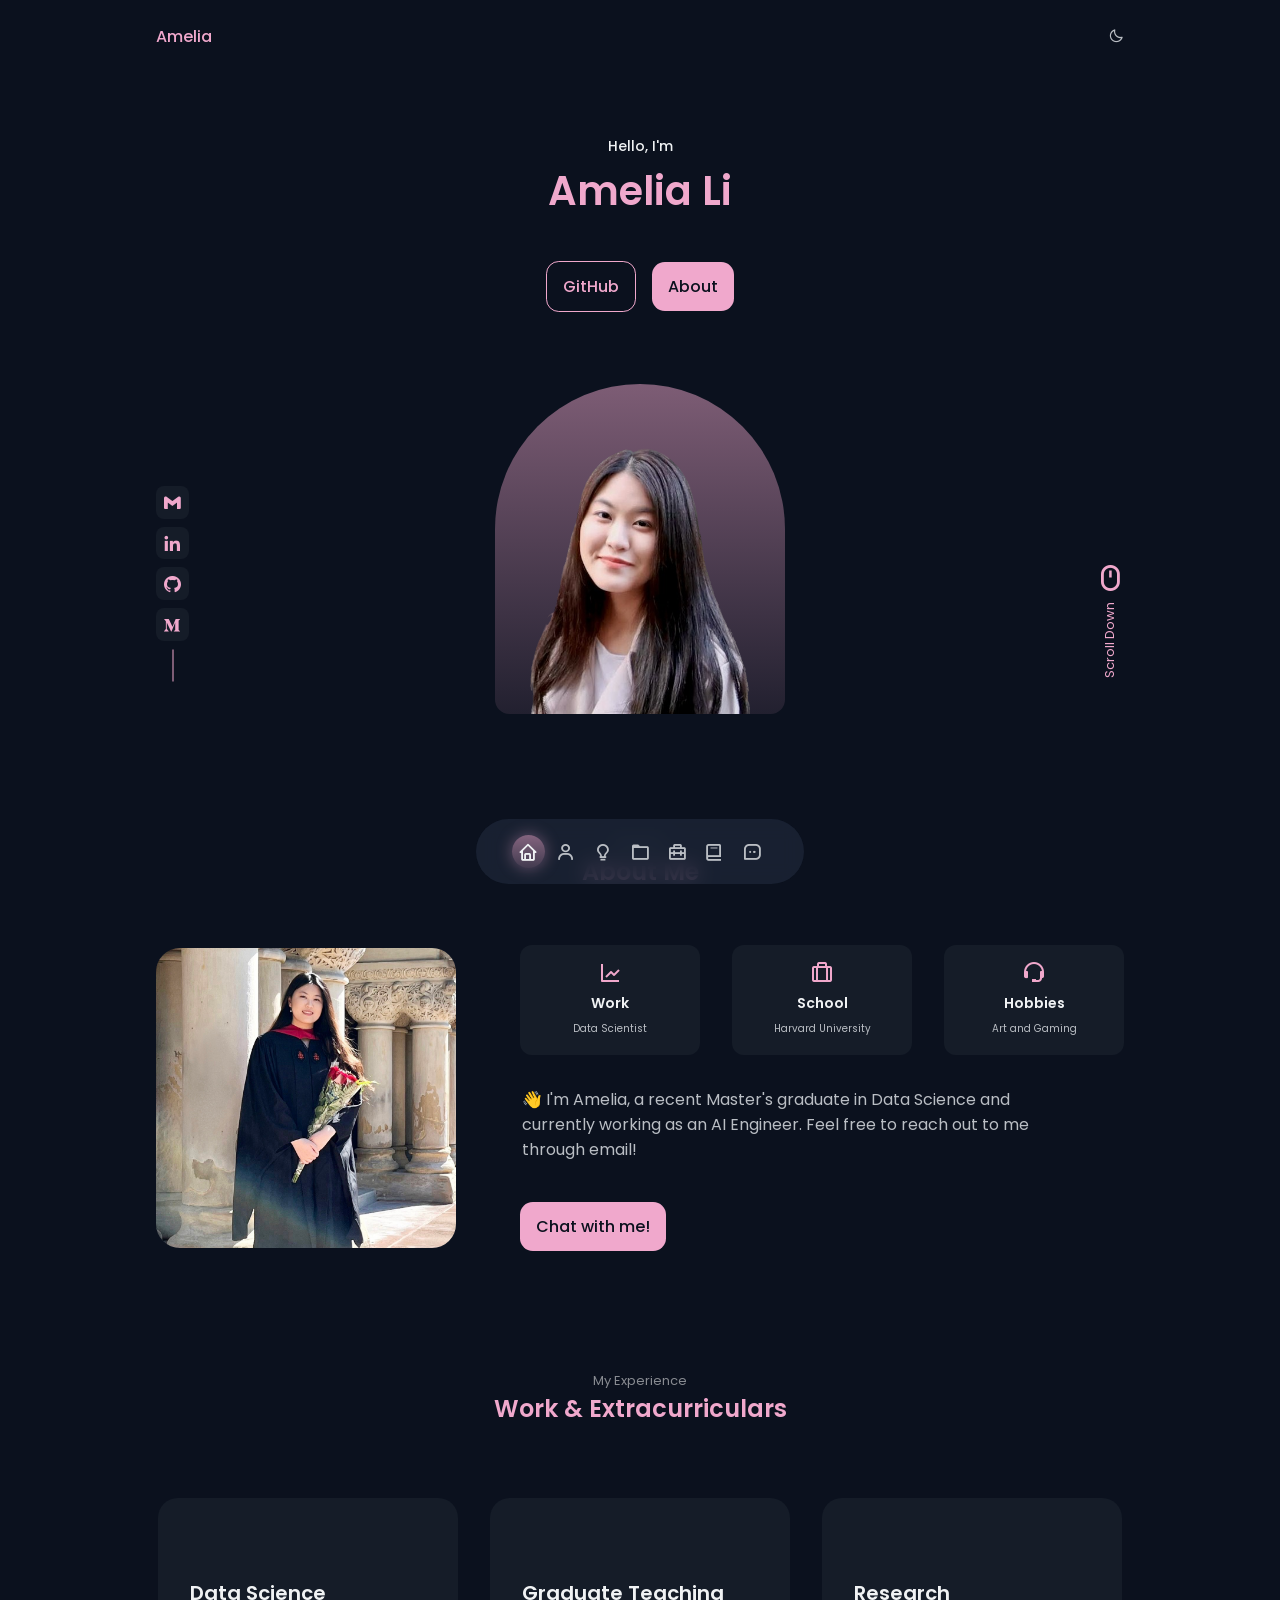
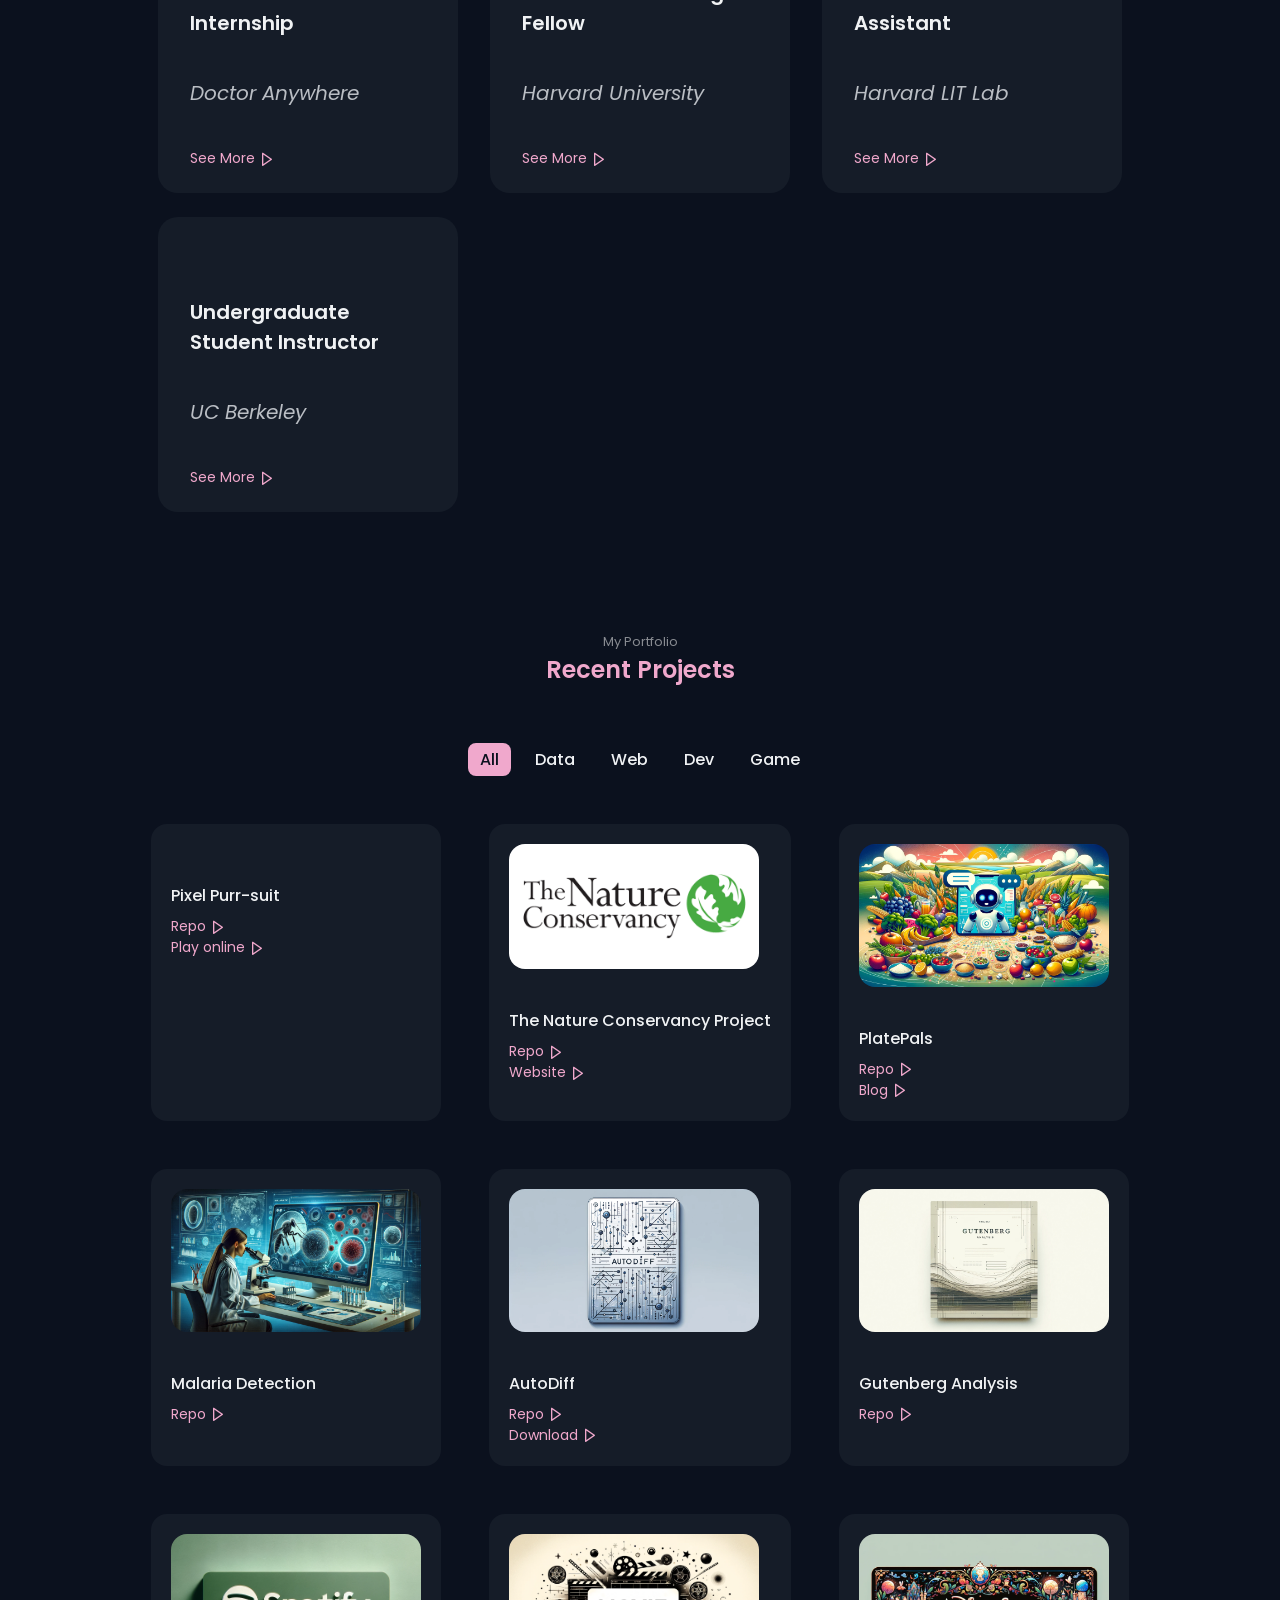
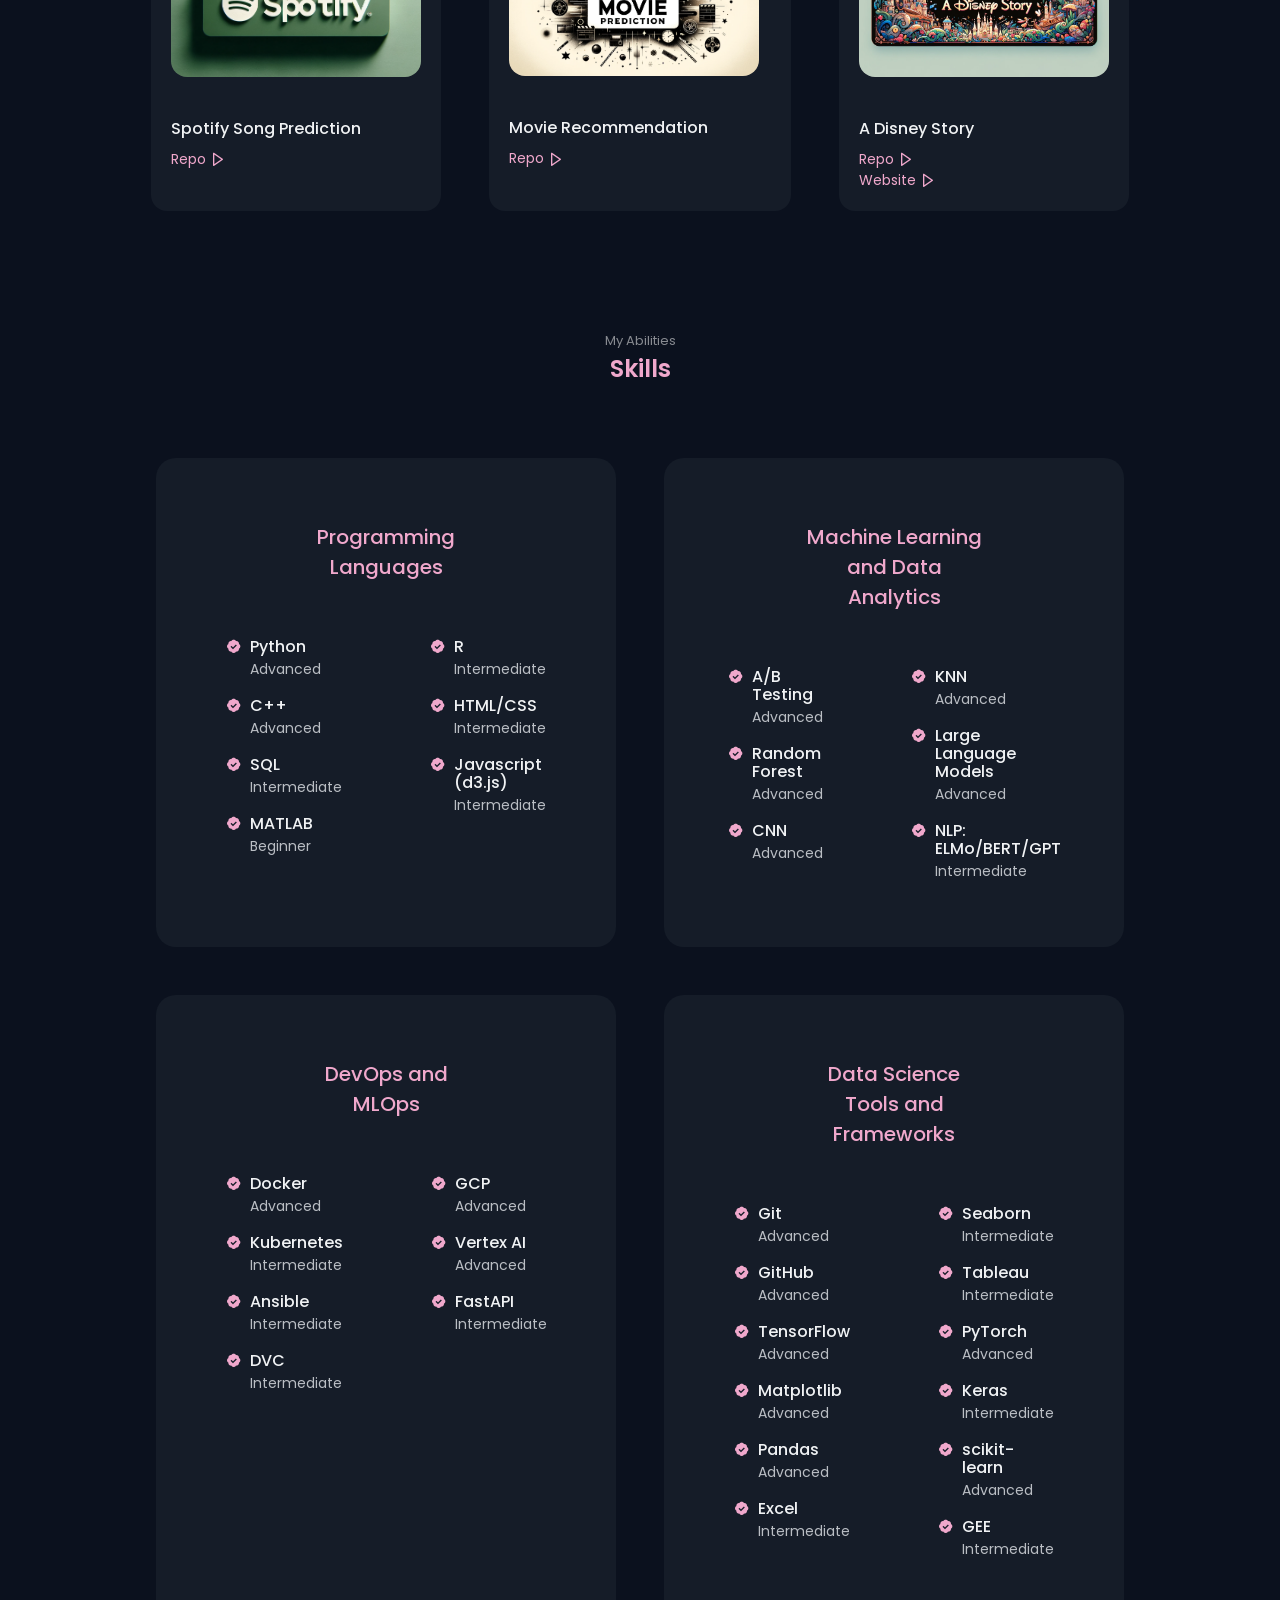
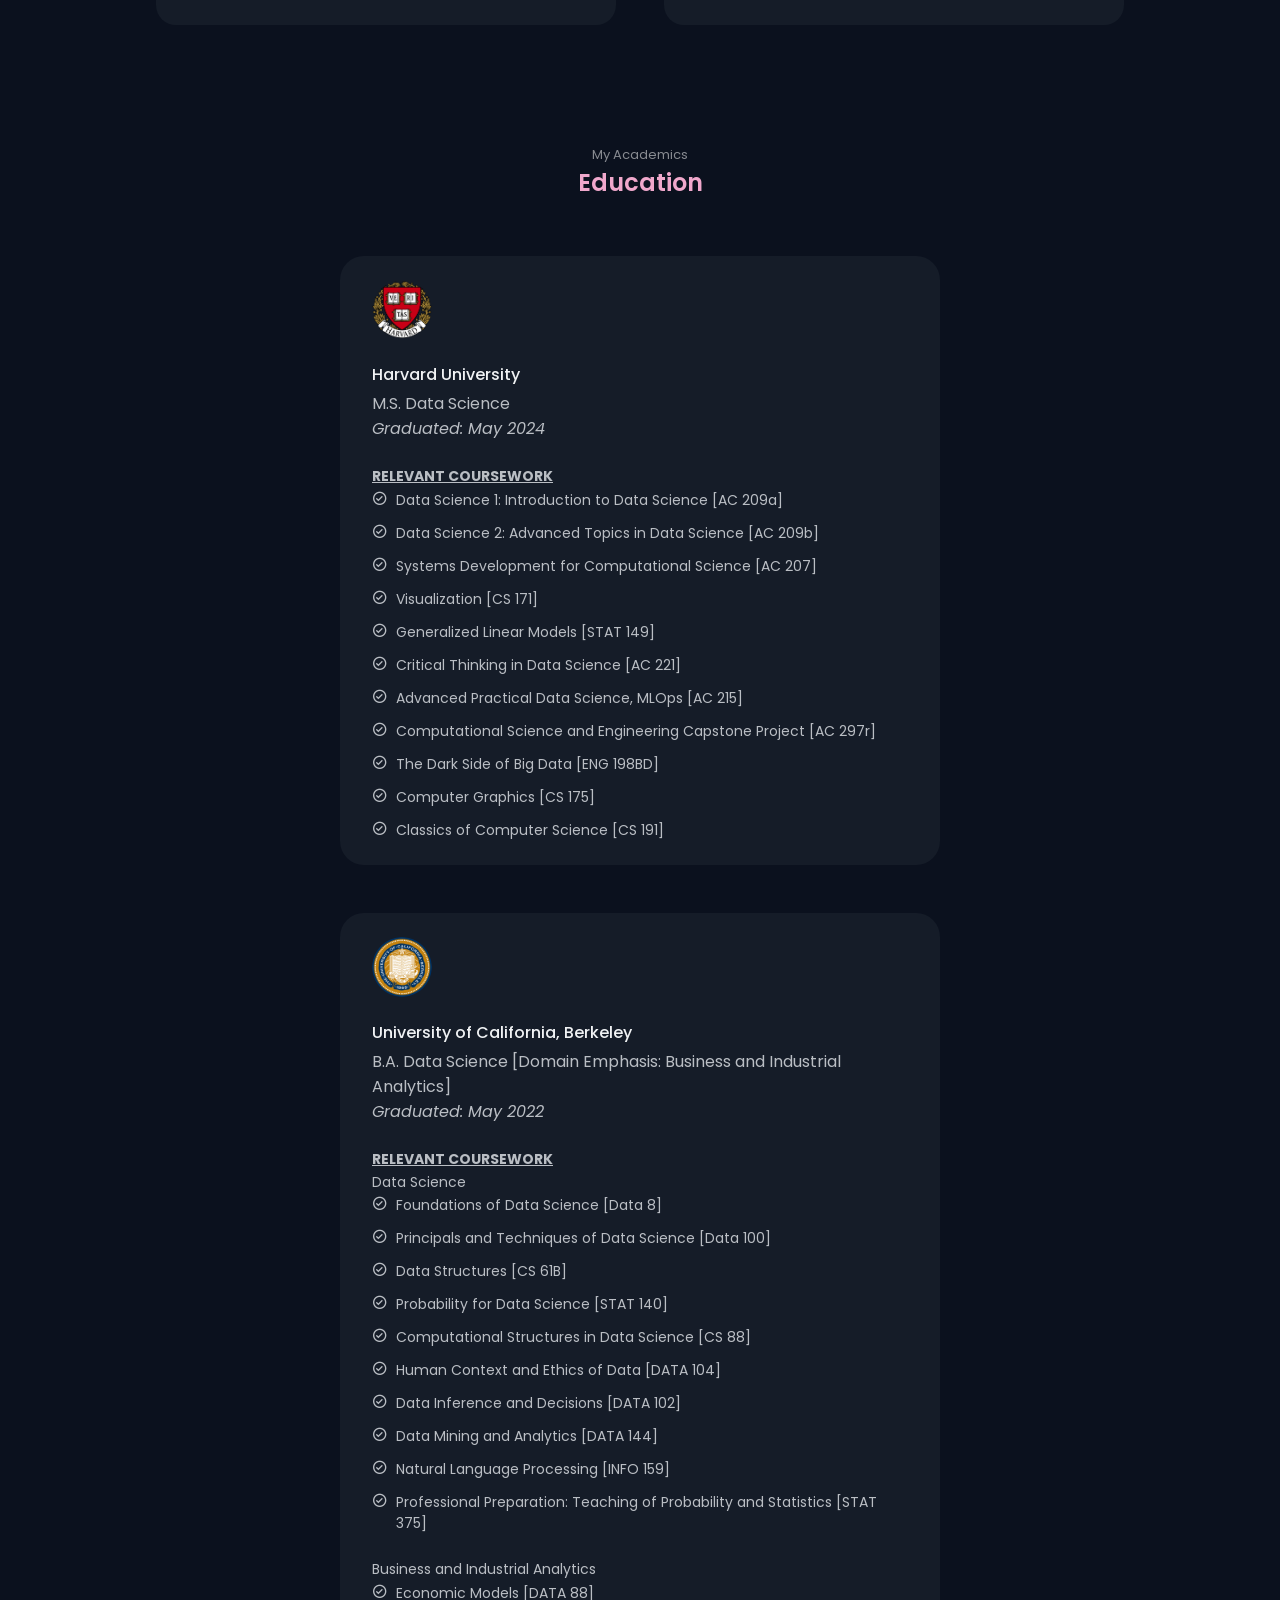
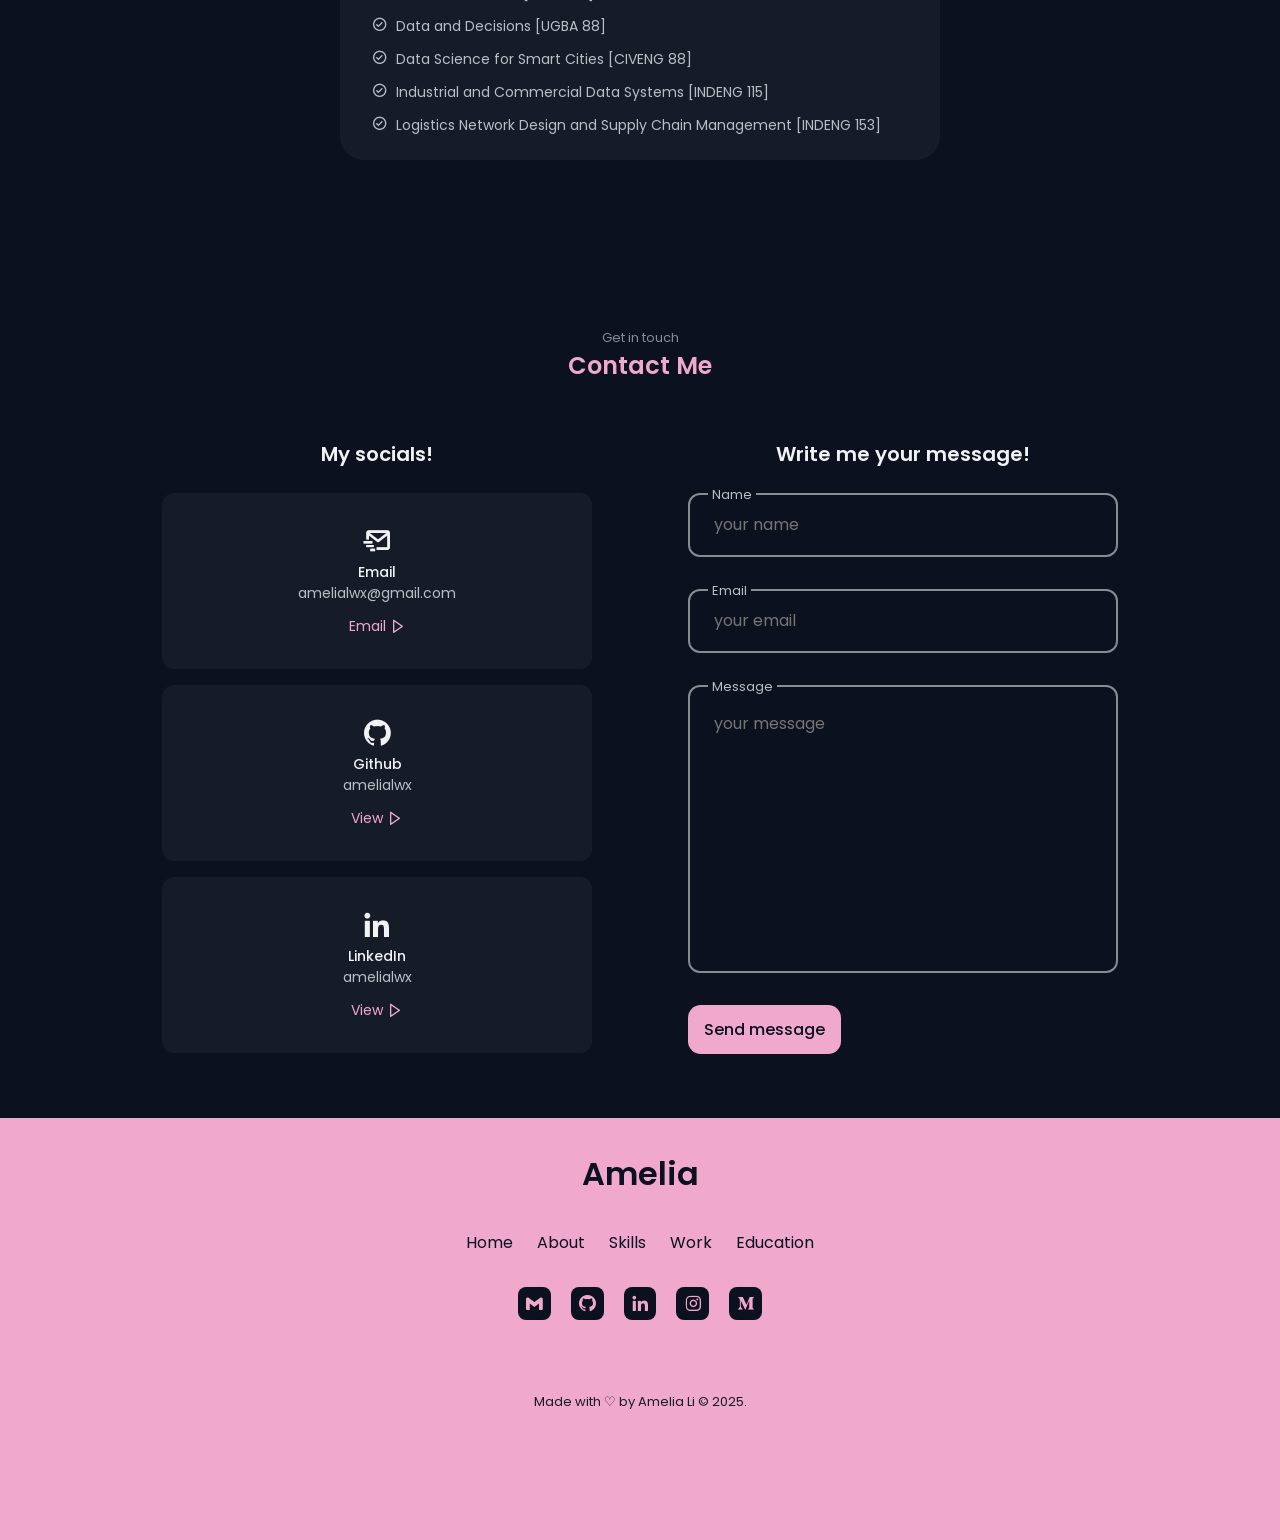
==== commit 033a0bf0: "update email" ====
--- a/index.html
+++ b/index.html
@@ -105,7 +105,7 @@
                 </div>
 
                 <div class="home__social">
-                    <a href="mailto:weixili@g.harvard.edu" target="_blank" class="home__social-link">
+                    <a href="mailto:amelialwx@gmail.com" target="_blank" class="home__social-link">
                         <i class='bx bxl-gmail'></i>
                     </a>
                     <a href="https://www.linkedin.com/in/amelialwx/" target="_blank" class="home__social-link">
@@ -1046,9 +1046,9 @@
                         <div class="contact__card">
                             <i class='bx bx-mail-send contact__card-icon'></i>
                             <h3 class="contact__card-title">Email</h3>
-                            <span class="contact__card-data">weixili@g.harvard.edu</span>
-
-                            <a href="mailto:weixili@g.harvard.edu" target="_blank" class="contact__button">
+                            <span class="contact__card-data">amelialwx@gmail.com</span>
+
+                            <a href="mailto:amelialwx@gmail.com" target="_blank" class="contact__button">
                                 Email <i class='bx bx-right-arrow contact__button-icon'></i>
                             </a>
                         </div>
@@ -1133,7 +1133,7 @@
 
             <ul class="footer__social">
                 <li class="footer__social-item">
-                    <a href="mailto:weixili@g.harvard.edu" target="_blank" class="footer__social-link">
+                    <a href="mailto:amelialwx@gmail.com" target="_blank" class="footer__social-link">
                         <i class='bx bxl-gmail footer__social-icon'></i>
                     </a>
                 </li>
--- a/assets/css/styles.css
+++ b/assets/css/styles.css
@@ -986,6 +986,16 @@
   background-color: var(--first-color-alt);
 }
 
+
+@media (prefers-reduced-motion: reduce) {
+  * {
+    scroll-behavior: auto !important;
+    animation-duration: 0.01ms !important;
+    animation-iteration-count: 1 !important;
+    transition-duration: 0.01ms !important;
+  }
+}
+
 /*=============== BREAKPOINTS ===============*/
 /* For small devices */
 @media screen and (max-width: 320px) {
@@ -1063,7 +1073,8 @@
 
   .about__description {
     padding: 1rem 5rem;
-    width: 600px;
+    max-width: 600px;
+    width: 100%;
     margin: 0 auto 2rem auto;
   }
 
@@ -1094,7 +1105,7 @@
   }
 
   .experience__modal-content {
-    width: 600px;
+    width: min(600px, 100%);
     padding: 4.5rem 2.5rem 2.5rem;
   }
 
@@ -1112,7 +1123,8 @@
   }
 
   .education__container {
-    width: 600px;
+    max-width: 600px;
+    width: 100%;
     margin: auto;
   }
 
@@ -1131,6 +1143,7 @@
   .contact__form {
     width: 340px;
   }
+}
 
 /* For large devices */
 @media screen and (min-width: 992px) {
@@ -1216,7 +1229,7 @@
   }
 
   .experience__modal-content {
-    width: 1000px;
+    width: min(1000px, 100%);
     padding: 4.5rem 2.5rem 2.5rem;
   }
 
@@ -1273,4 +1286,3 @@
     border-radius: 0.5rem;
   }
 }
-}
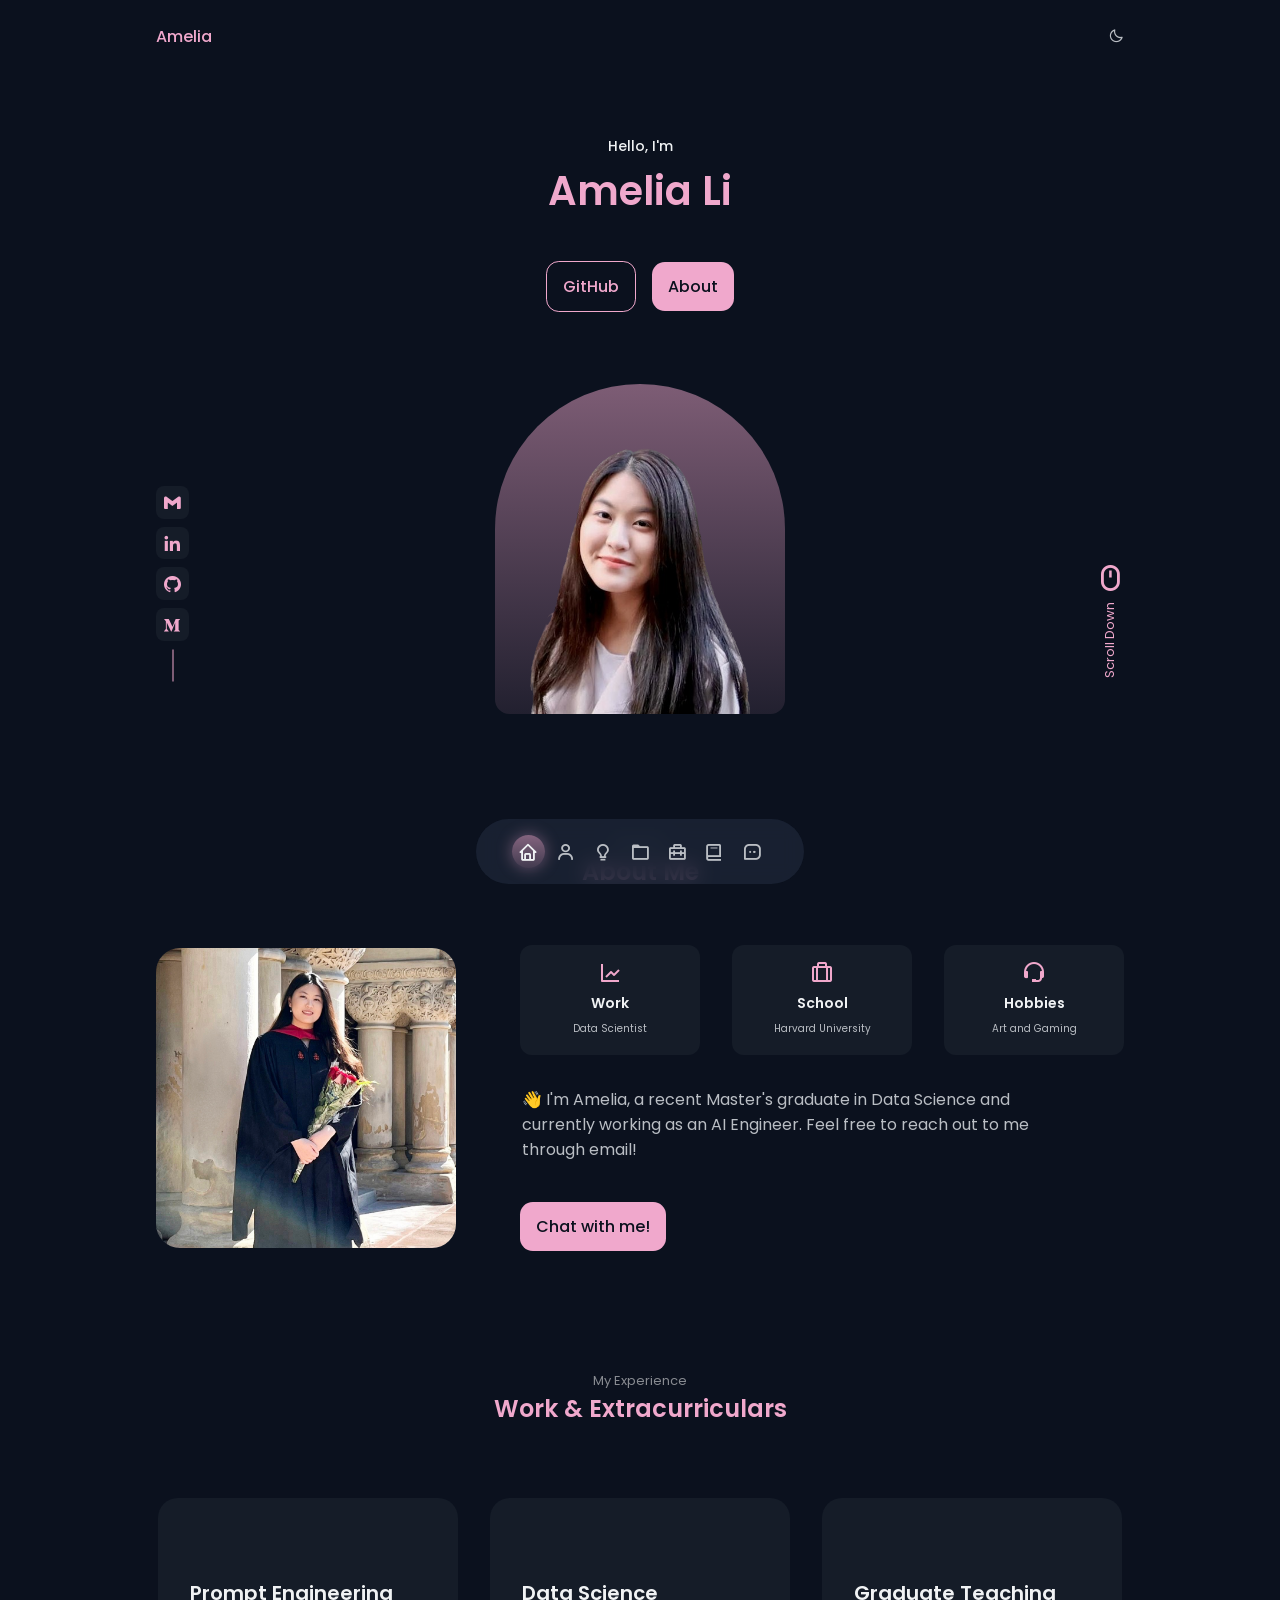
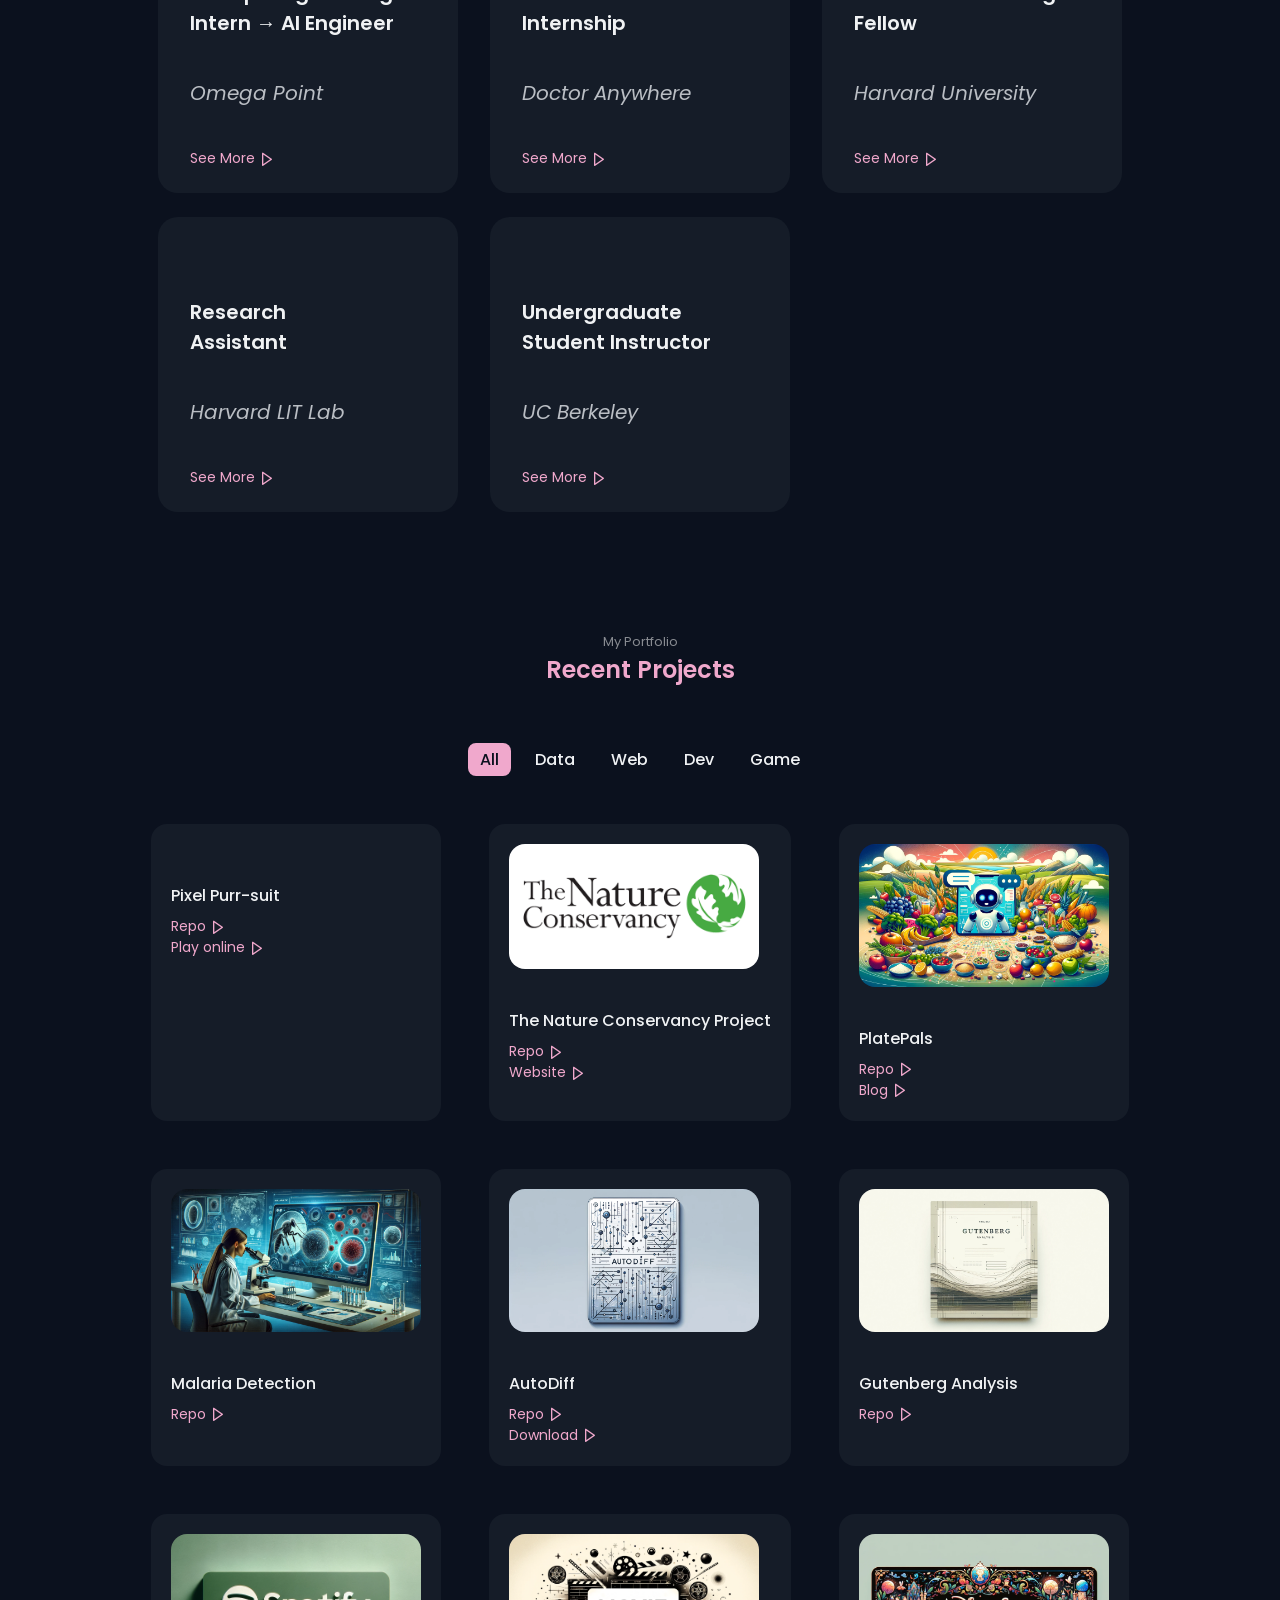
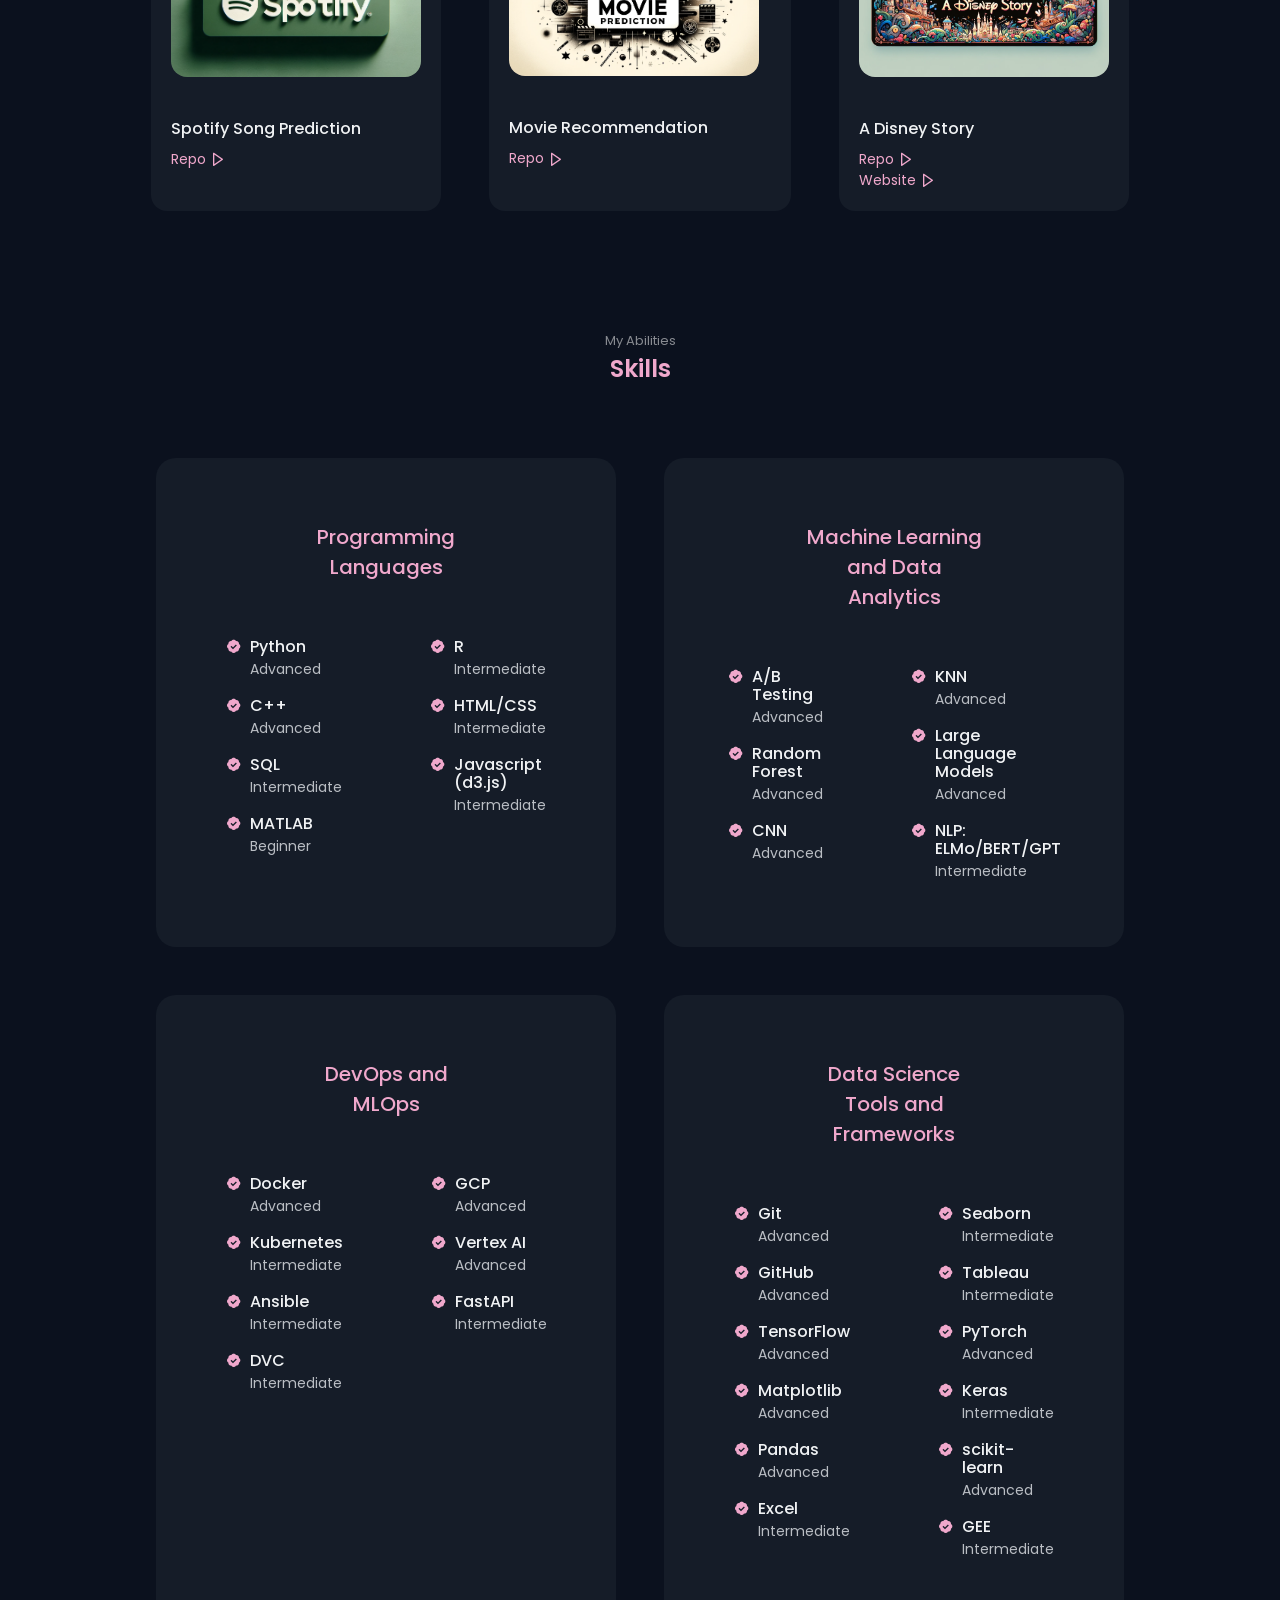
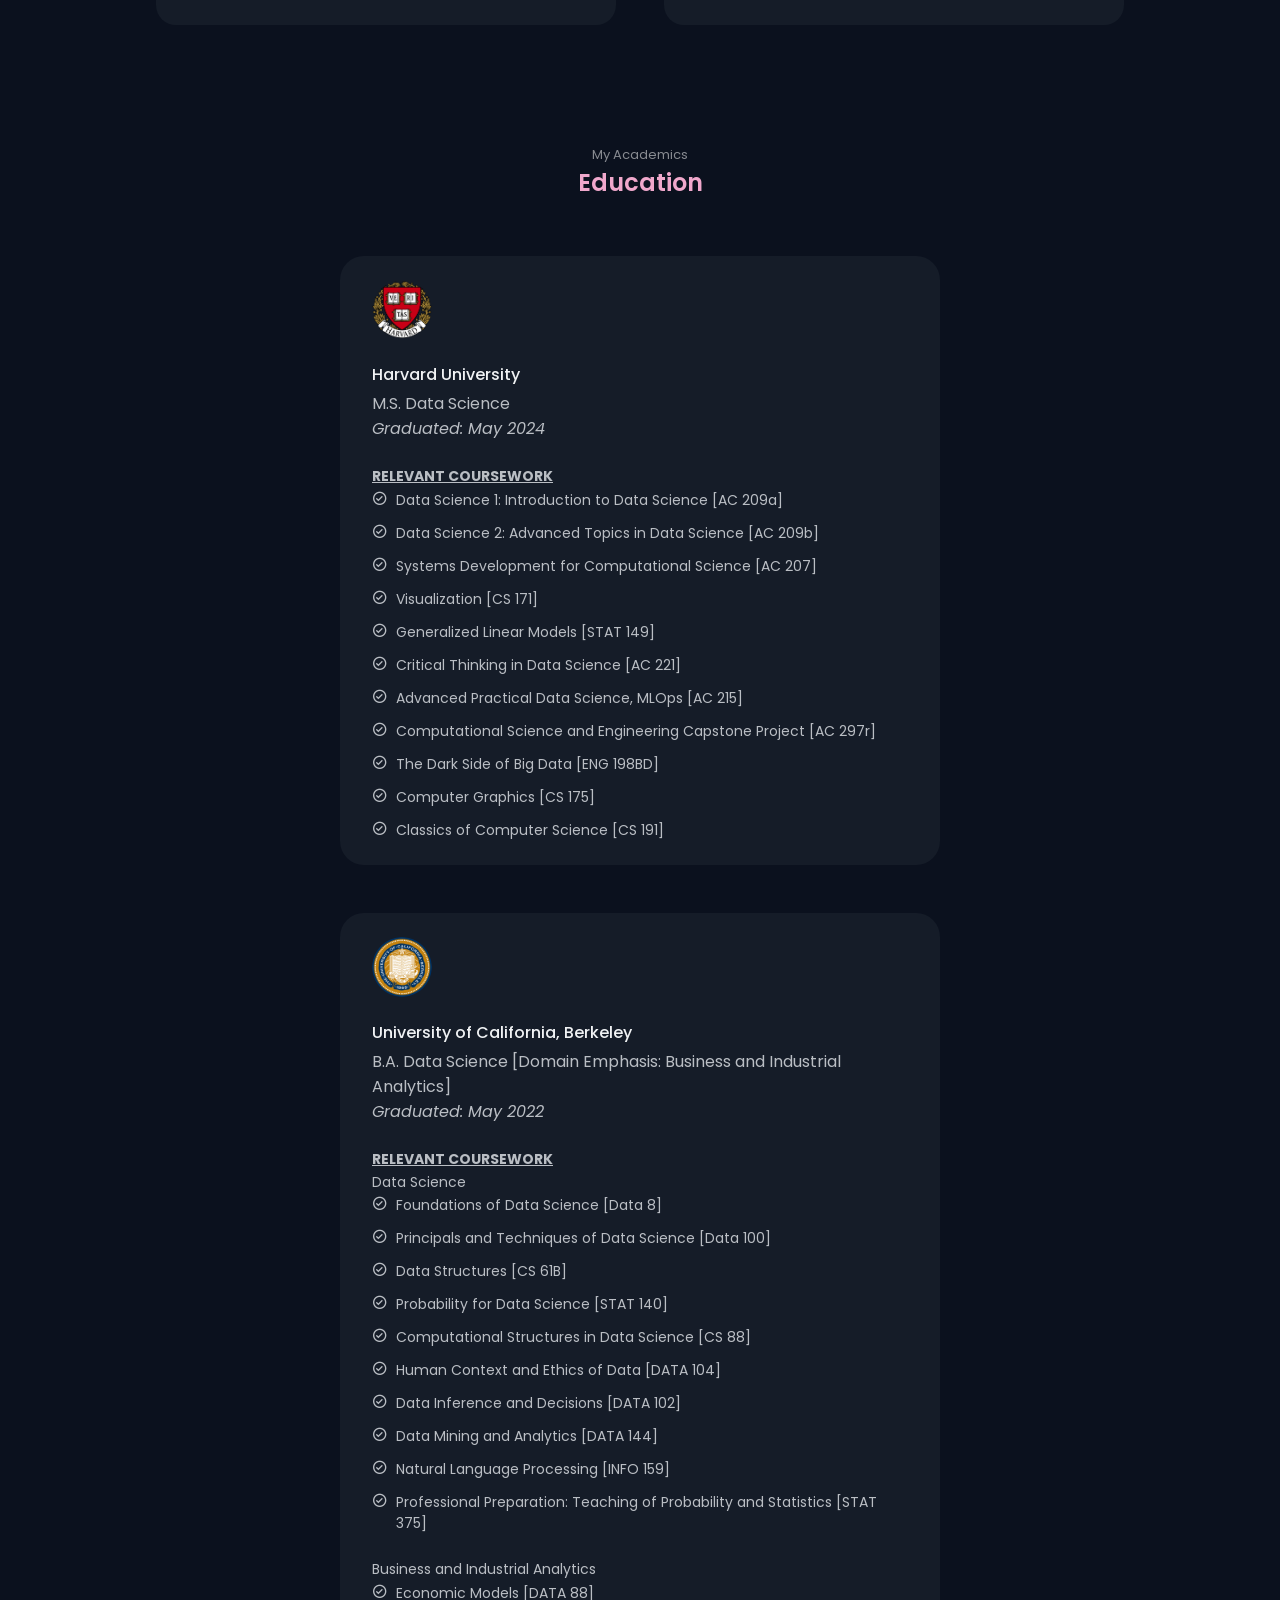
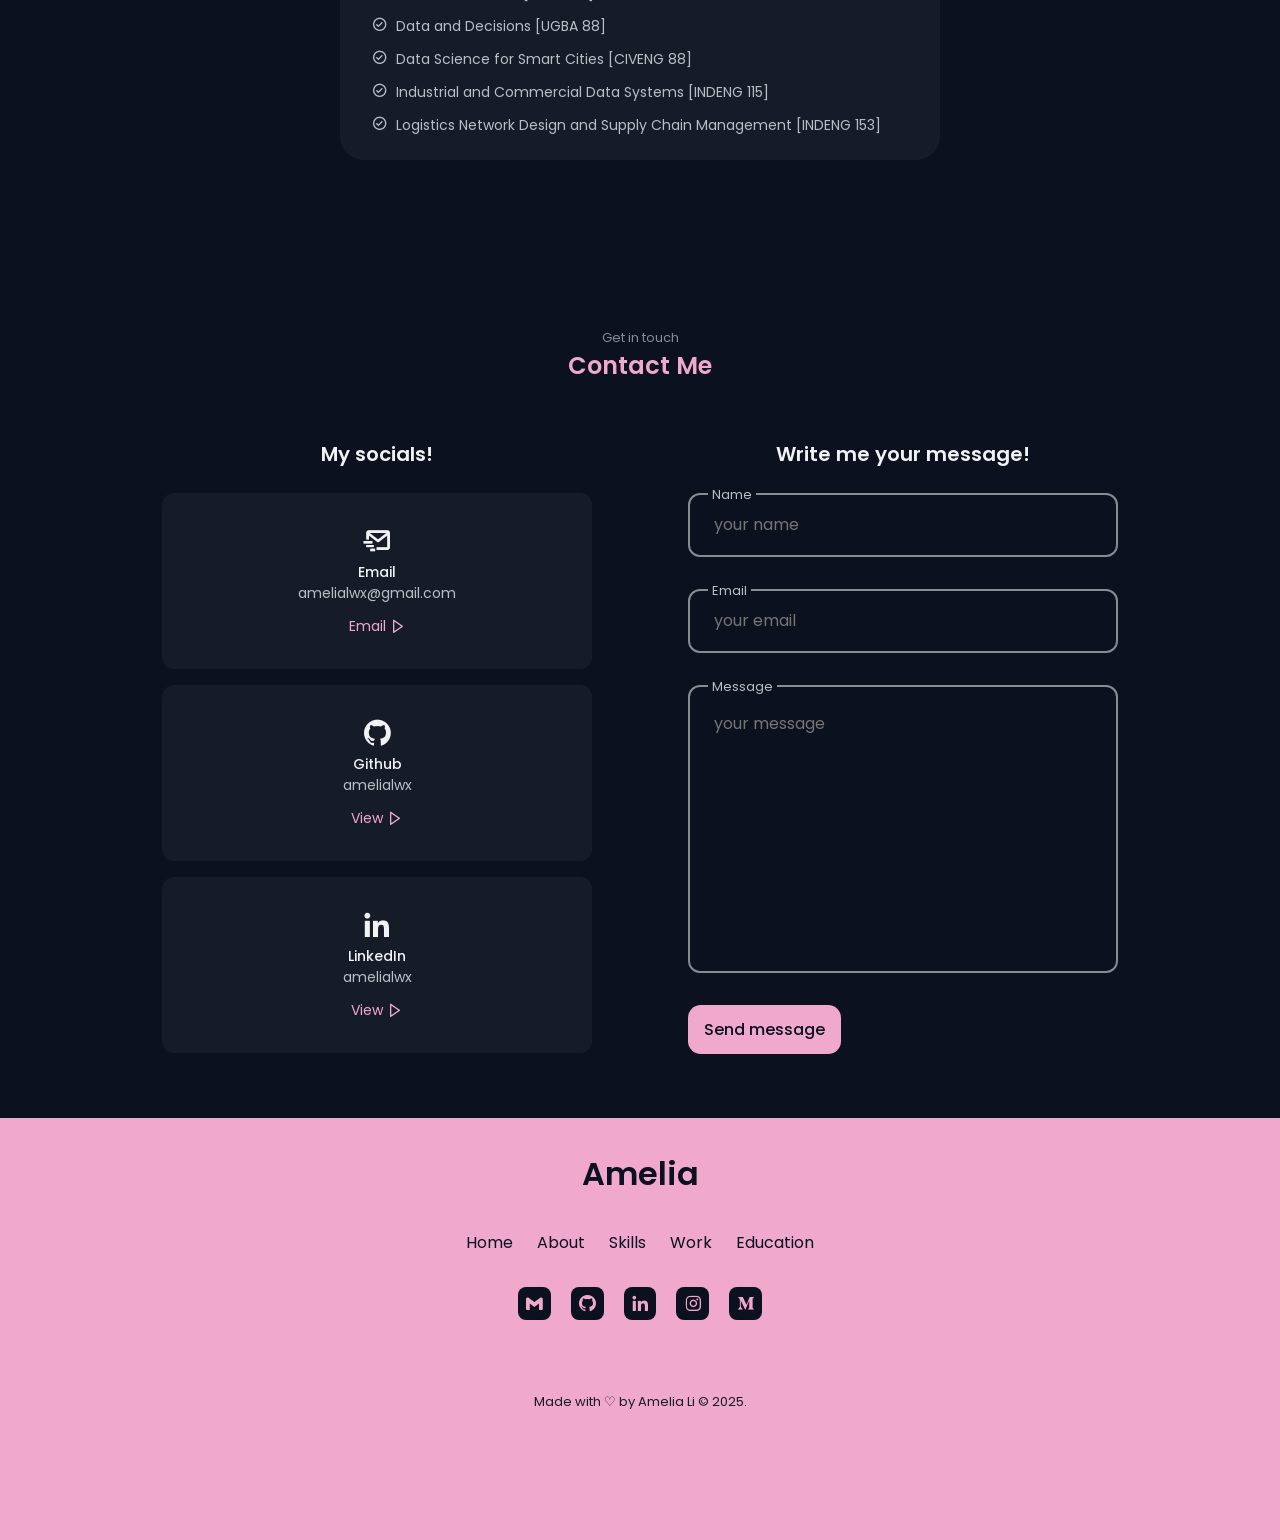
==== commit d61c2846: "placeholder" ====
--- a/index.html
+++ b/index.html
@@ -169,6 +169,34 @@
             <h2 class="section__title">Work & Extracurriculars</h2>
 
             <div class="experience__container container grid">
+                <div class="experience__card">
+                    <div class="exp">
+                        <h3 class="experience__title">Prompt Engineering <br> Intern → AI Engineer</h3>
+                        <p class="experience__title"><i>Omega Point</i></p>
+
+                        <span class="experience__button">
+                            See More <i class='bx bx-right-arrow experience__icon'></i>
+                        </span>
+                    </div>
+
+                    <div class="experience__modal">
+                        <div class="experience__modal-content">
+                            <i class='bx bx-x experience__modal-close'></i>
+
+                            <h3 class="experience__modal-title">Prompt Engineering Intern → AI Engineer</h3>
+
+                            <p class="experience__modal-description">
+                                <b>Omega Point</b>
+                                <br>
+                                AI Engineer: Nov 2024 - Feb 2026
+                                <br>
+                                Prompt Engineering Intern: Jun 2024 - Nov 2024
+                            </p>
+                            <p style="text-align:center; font-size:1.2rem; padding-bottom: 1.5rem;">🚧 WIP 🚧</p>
+                        </div>
+                    </div>
+                </div>
+
                 <div class="experience__card">
                     <div class="exp">
                         <h3 class="experience__title">Data Science <br> Internship</h3>
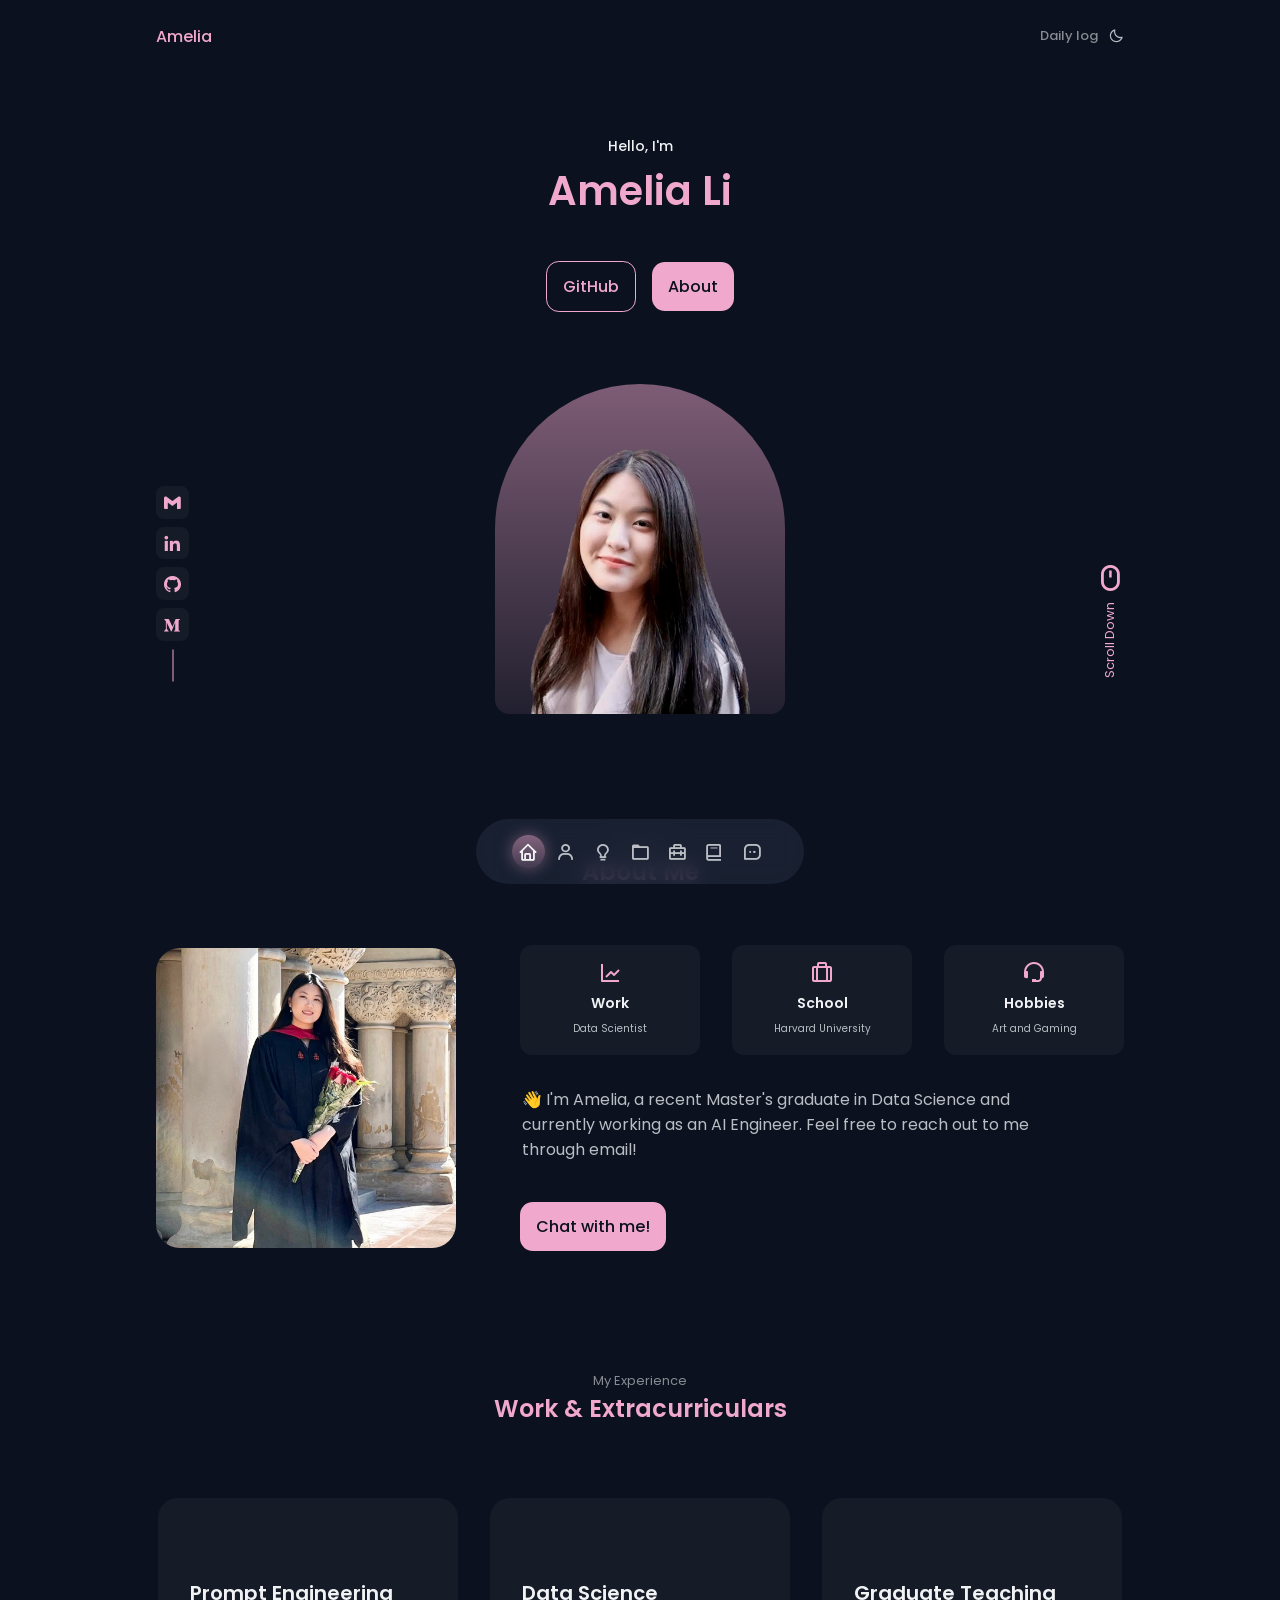
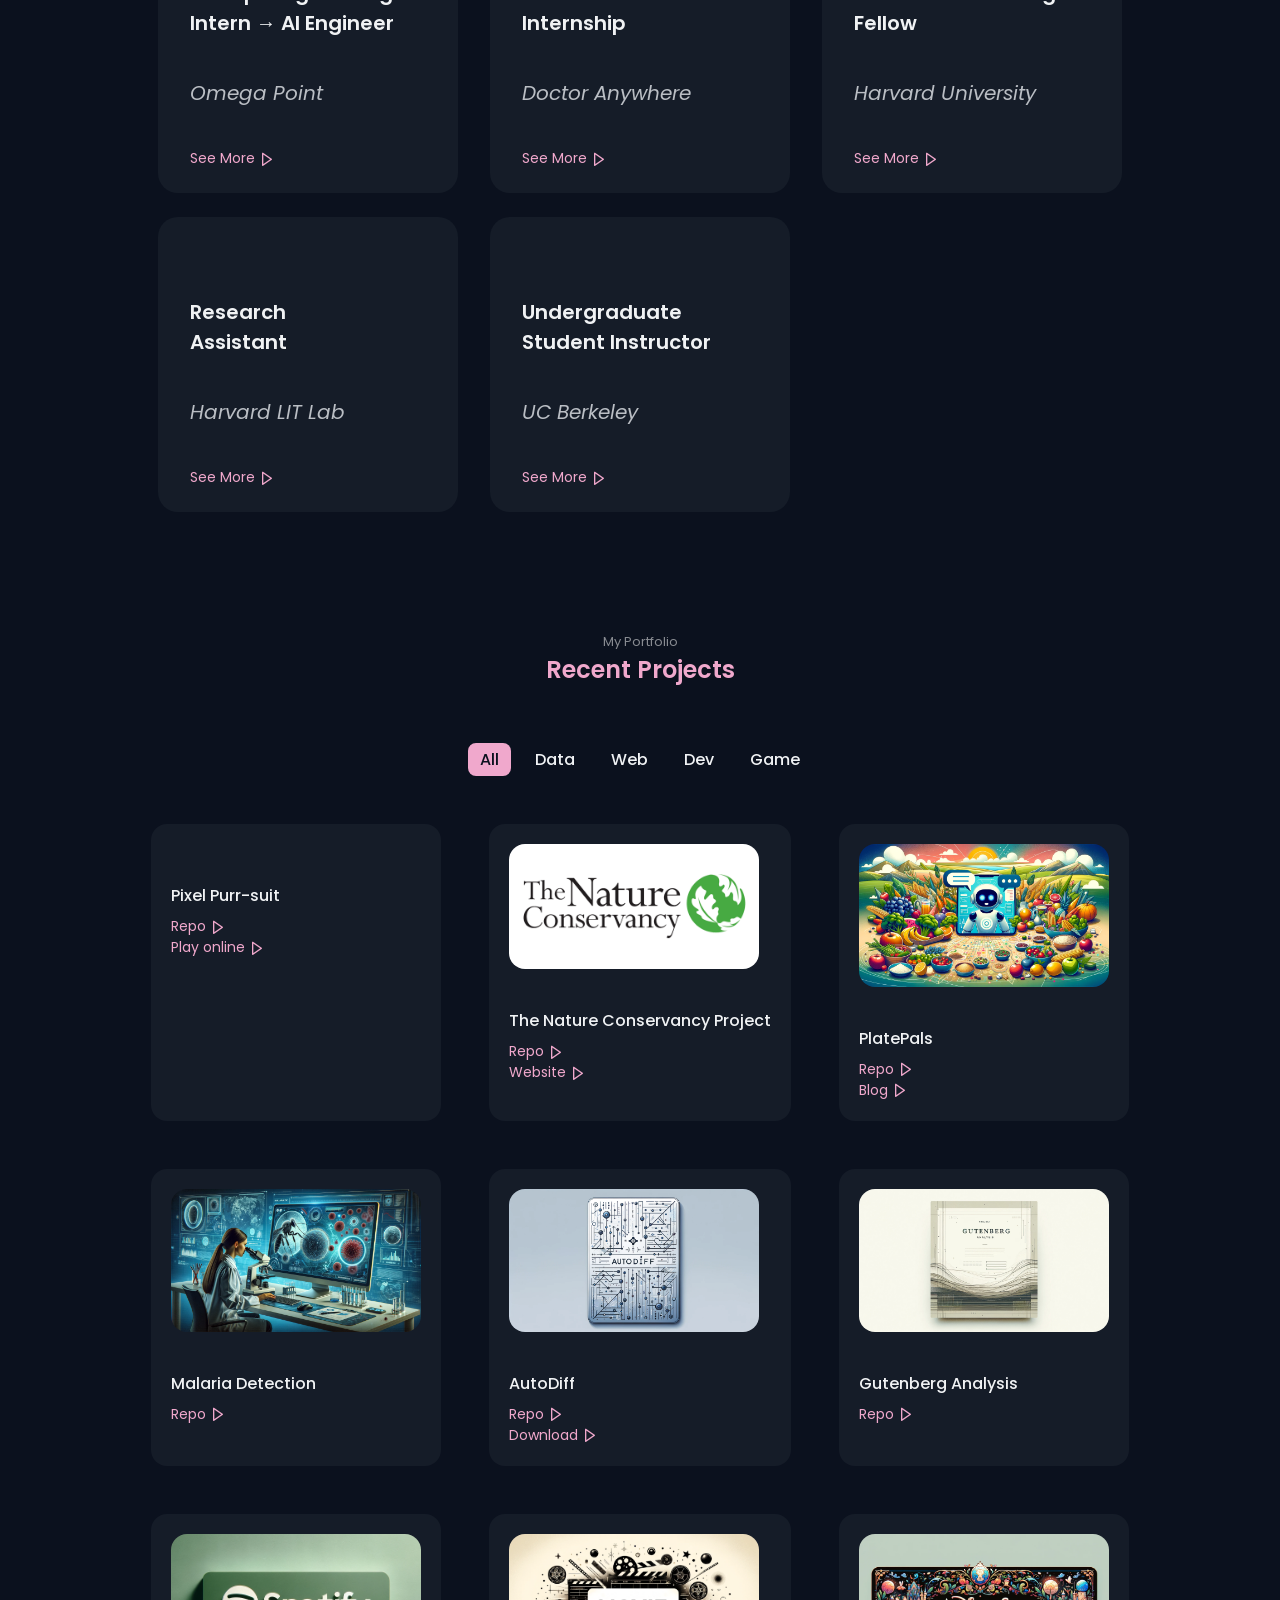
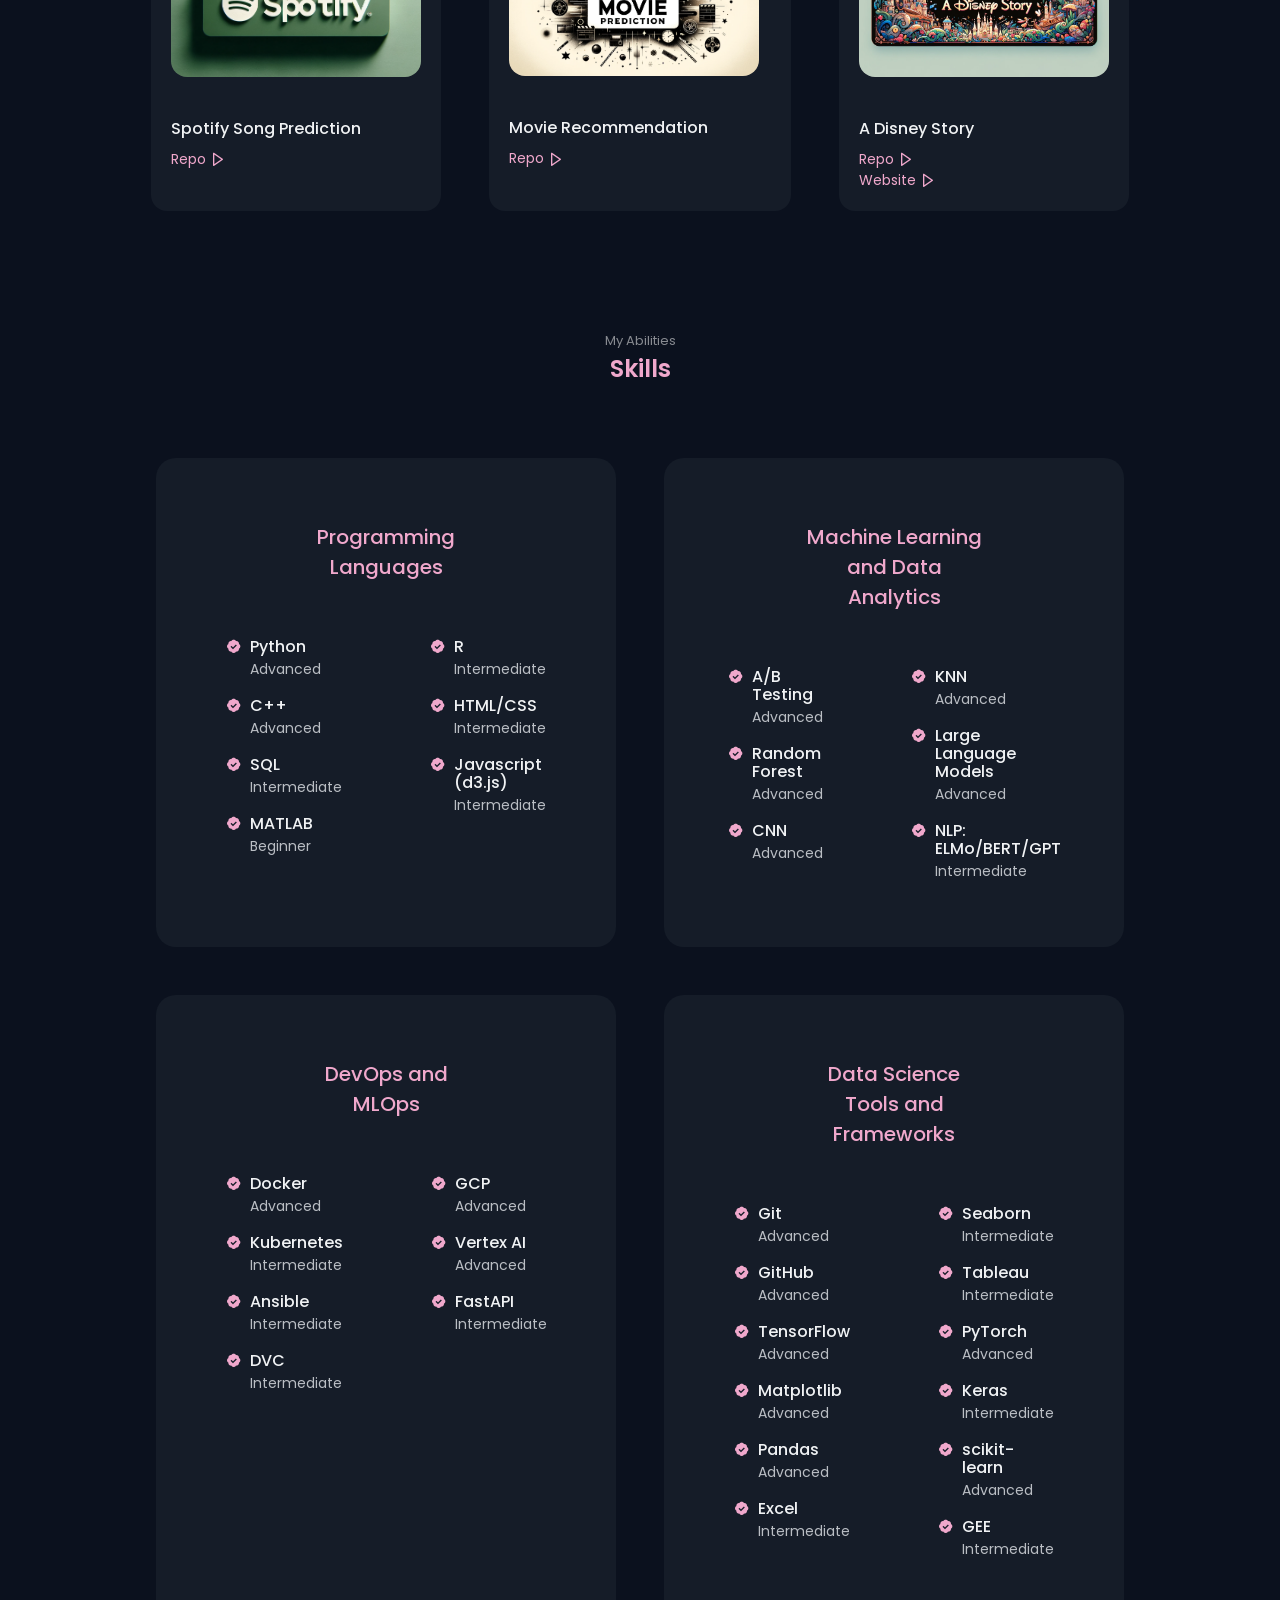
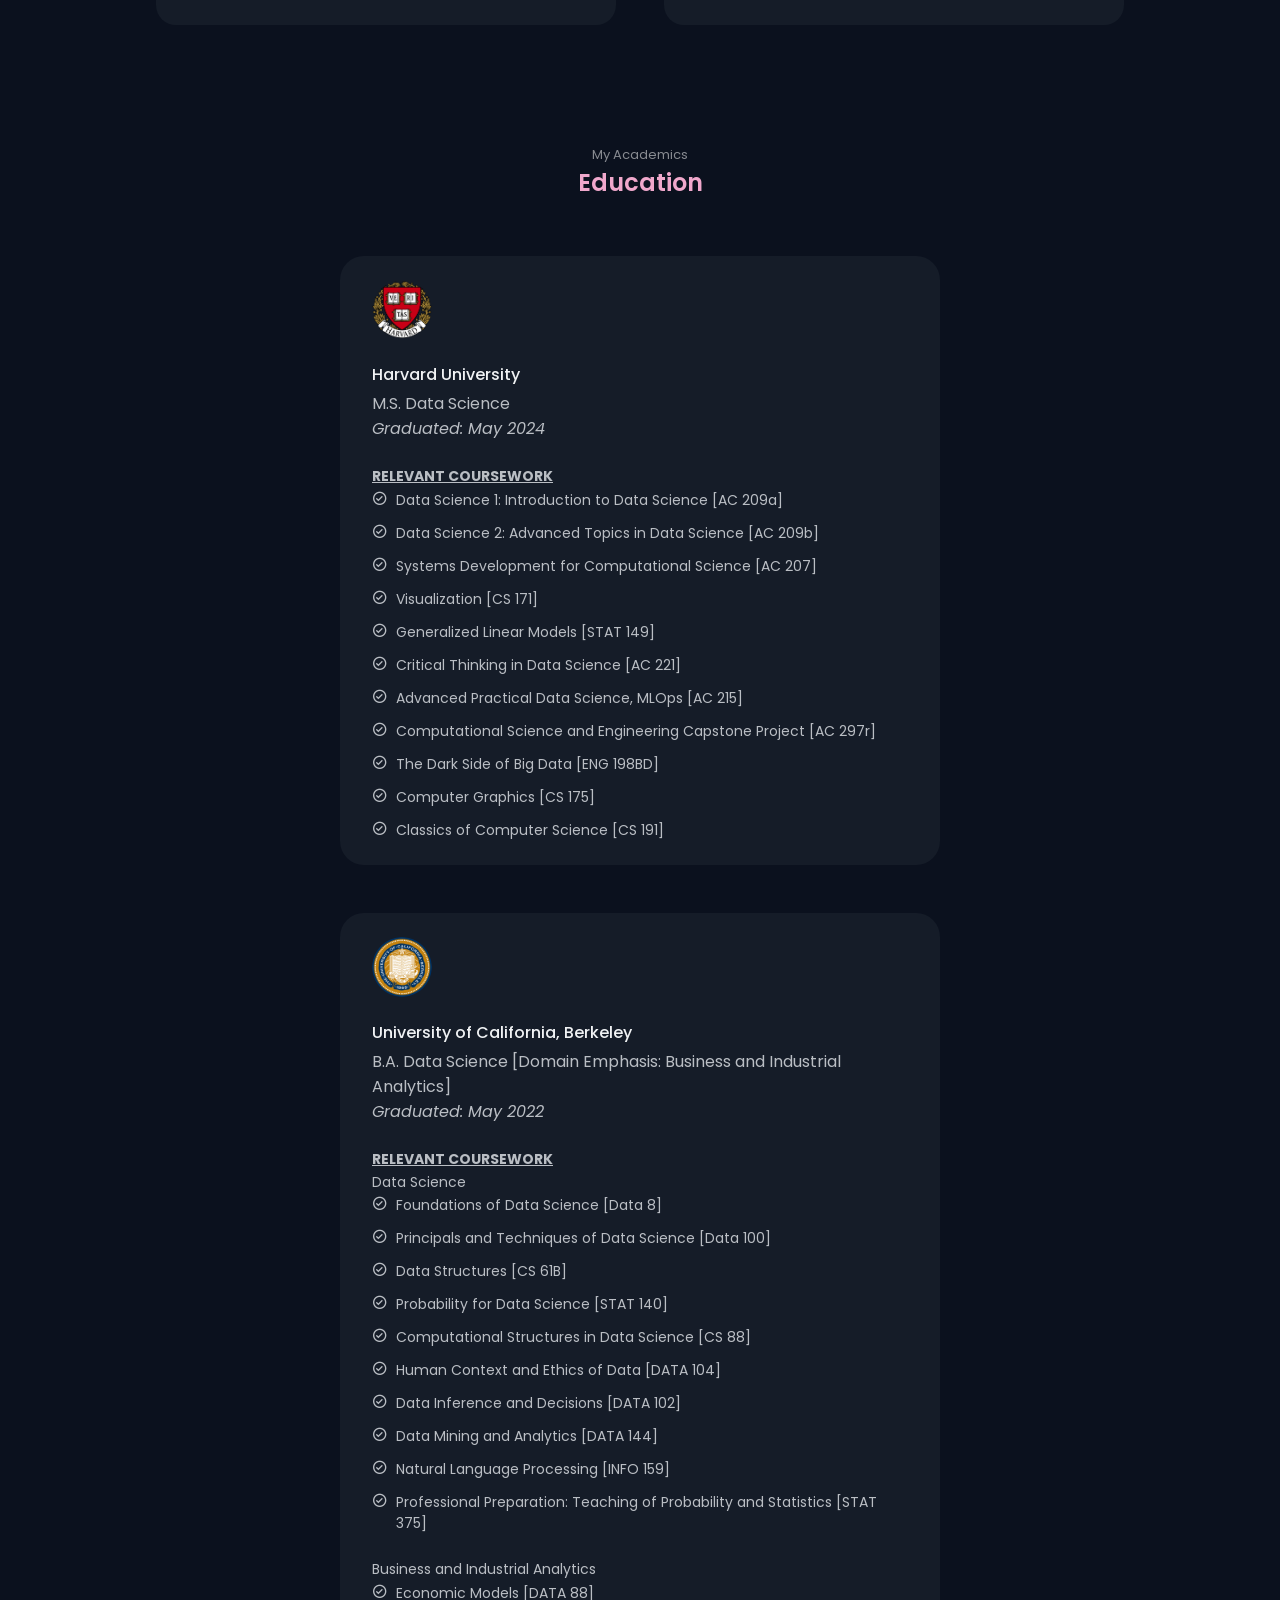
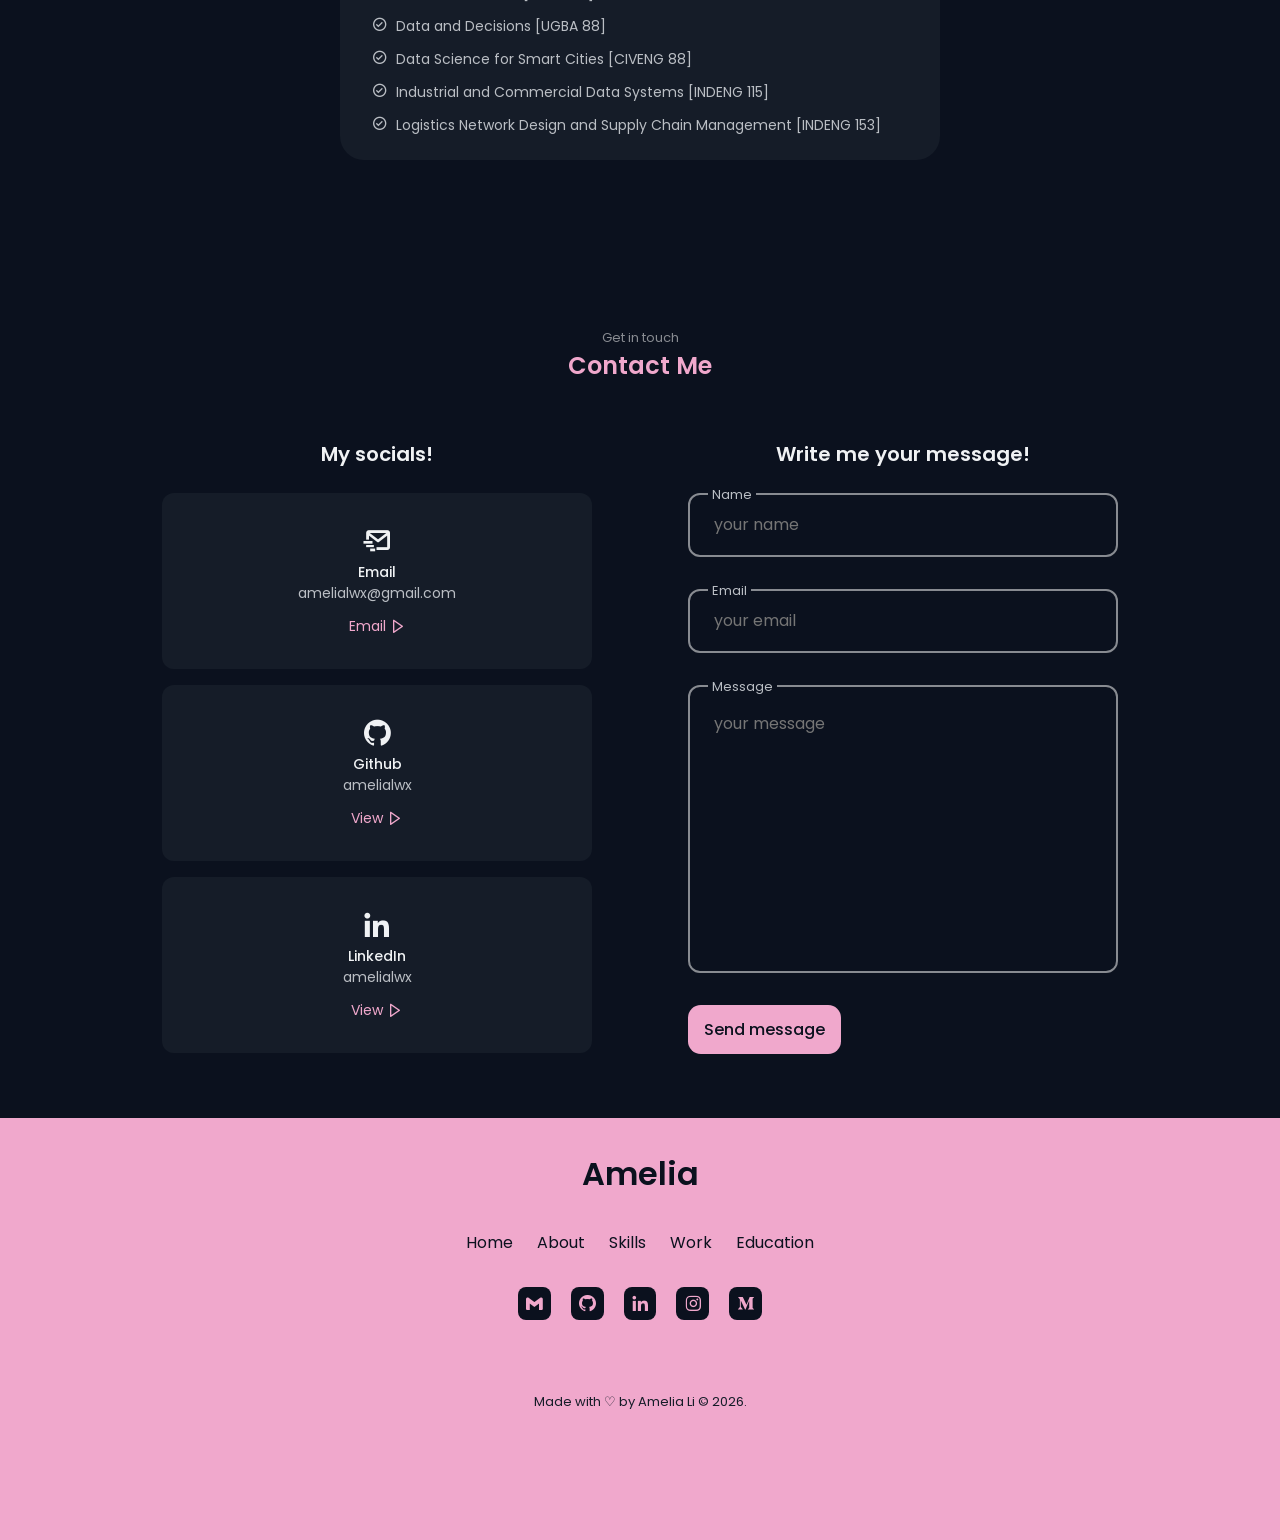
==== commit 8a274e19: "add daily log" ====
--- a/index.html
+++ b/index.html
@@ -1,5 +1,5 @@
 <!DOCTYPE html>
-<html lang="en">
+<html lang="en" class="sr-pending">
 
 <head>
     <meta charset="UTF-8">
@@ -11,6 +11,25 @@
     <meta name="msapplication-TileColor" content="#da532c">
     <meta name="theme-color" content="#f0aace">
 
+    <!-- Theme before any stylesheet so first paint uses correct CSS variables (no dark flash) -->
+    <script>
+    (function () {
+      try {
+        var FIX = "theme-label-fix";
+        var KEY = "selected-theme";
+        if (!localStorage.getItem(FIX)) {
+          var t = localStorage.getItem(KEY);
+          if (t === "dark") localStorage.setItem(KEY, "light");
+          else if (t === "light") localStorage.setItem(KEY, "dark");
+          localStorage.setItem(FIX, "1");
+        }
+        if (localStorage.getItem(KEY) === "light") {
+          document.documentElement.classList.add("light-theme");
+        }
+      } catch (e) {}
+    })();
+    </script>
+
     <!--=============== BOXICONS ===============-->
     <link href='https://unpkg.com/boxicons@2.1.2/css/boxicons.min.css' rel='stylesheet'>
 
@@ -24,6 +43,7 @@
 </head>
 
 <body>
+    <script src="assets/js/theme-early.js"></script>
     <!--=============== HEADER ===============-->
     <header class="header" id="header">
         <nav class="nav container">
@@ -75,8 +95,10 @@
                 </ul>
             </div>
 
-            <!--=============== theme change button ===============-->
-            <i href="" class='bx bx-moon change-theme change-theme-button' id="theme-button"></i>
+            <div class="nav__theme-actions">
+                <a href="daily-log.html" class="nav__daily-log">Daily log</a>
+                <i href="" class='bx bx-moon change-theme change-theme-button' id="theme-button"></i>
+            </div>
 
         </nav>
     </header>
@@ -1204,10 +1226,10 @@
 
     <!--=============== TYPEWRITER ===============-->
     <script src="https://unpkg.com/typewriter-effect@latest/dist/core.js"></script>
+
+    <!--=============== MAIN JS (before scripts.js so ScrollReveal runs before typewriter) ===============-->
+    <script src="assets/js/main.js"></script>
     <script src="assets/js/scripts.js"></script>
-
-    <!--=============== MAIN JS ===============-->
-    <script src="assets/js/main.js"></script>
 </body>
 
 </html>
--- a/assets/css/styles.css
+++ b/assets/css/styles.css
@@ -85,6 +85,18 @@
   transition: 0.4s; /* for light mode animation */
 }
 
+/*
+  Hide main + footer until ScrollReveal is ready (see main.js).
+  Do NOT hide .header: SR can’t initialize logo / nav / theme correctly when the
+  header is visibility:hidden, so those controls stayed invisible.
+*/
+html.sr-pending .main,
+html.sr-pending .footer {
+  opacity: 0;
+  visibility: hidden;
+  pointer-events: none;
+}
+
 h1,
 h2,
 h3 {
@@ -123,6 +135,8 @@
 }
 
 /*========== Variables light theme ==========*/
+/* html.light-theme: set from inline <head> script before CSS loads (avoids flash). */
+html.light-theme,
 body.light-theme {
   --title-color: hsl(var(--second-hue), 15%, 15%);
   --text-color: hsl(var(--second-hue), 8%, 35%);
@@ -275,6 +289,30 @@
   transition: 0.4s;
   display: flex;
   border-radius: 5rem;
+}
+
+.nav__theme-actions {
+  display: inline-flex;
+  align-items: center;
+  gap: 0.65rem;
+  z-index: calc(var(--z-fixed) + 1);
+}
+
+.nav__daily-log {
+  font-size: var(--smaller-font-size);
+  font-weight: var(--font-medium);
+  color: var(--text-color-light);
+  text-decoration: none;
+  white-space: nowrap;
+  transition: color 0.2s ease;
+}
+
+.nav__daily-log:hover {
+  color: var(--first-color);
+}
+
+.light-theme .nav__daily-log:hover {
+  color: var(--first-color);
 }
 
 /* Active link */
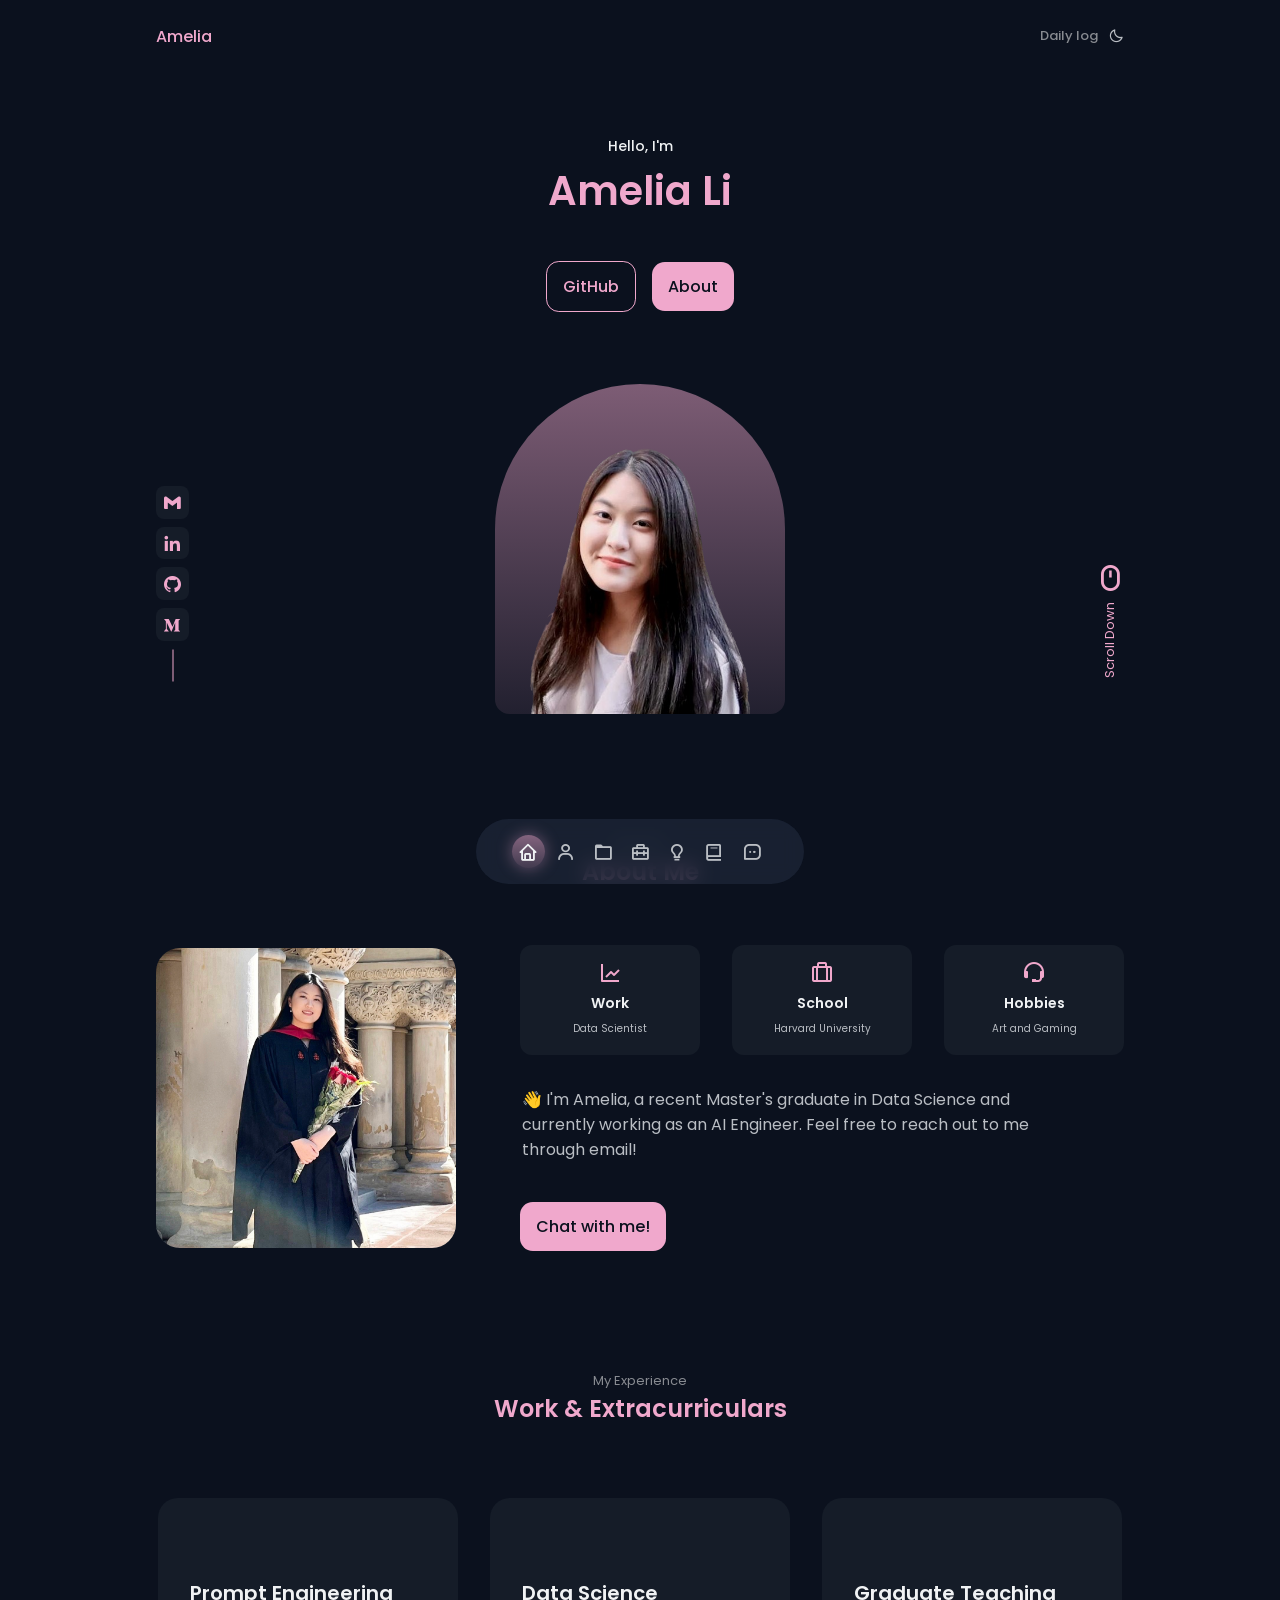
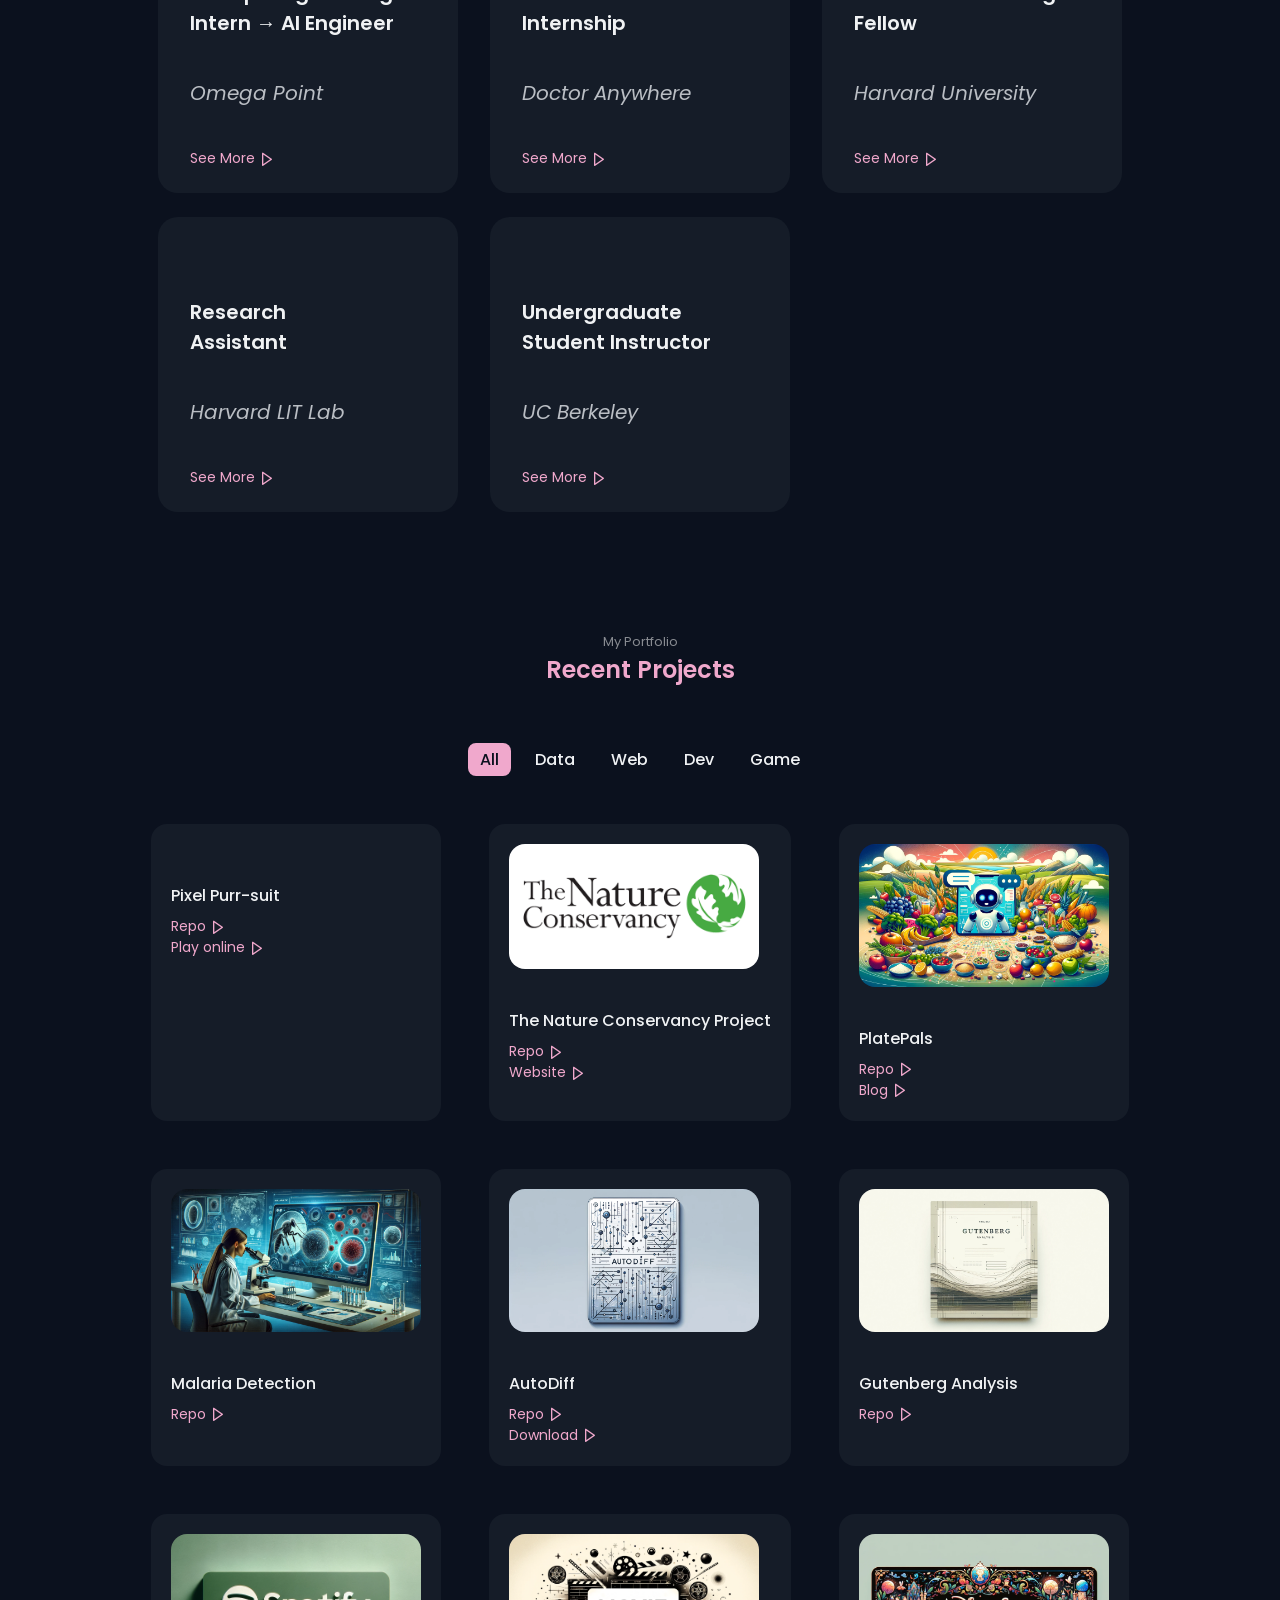
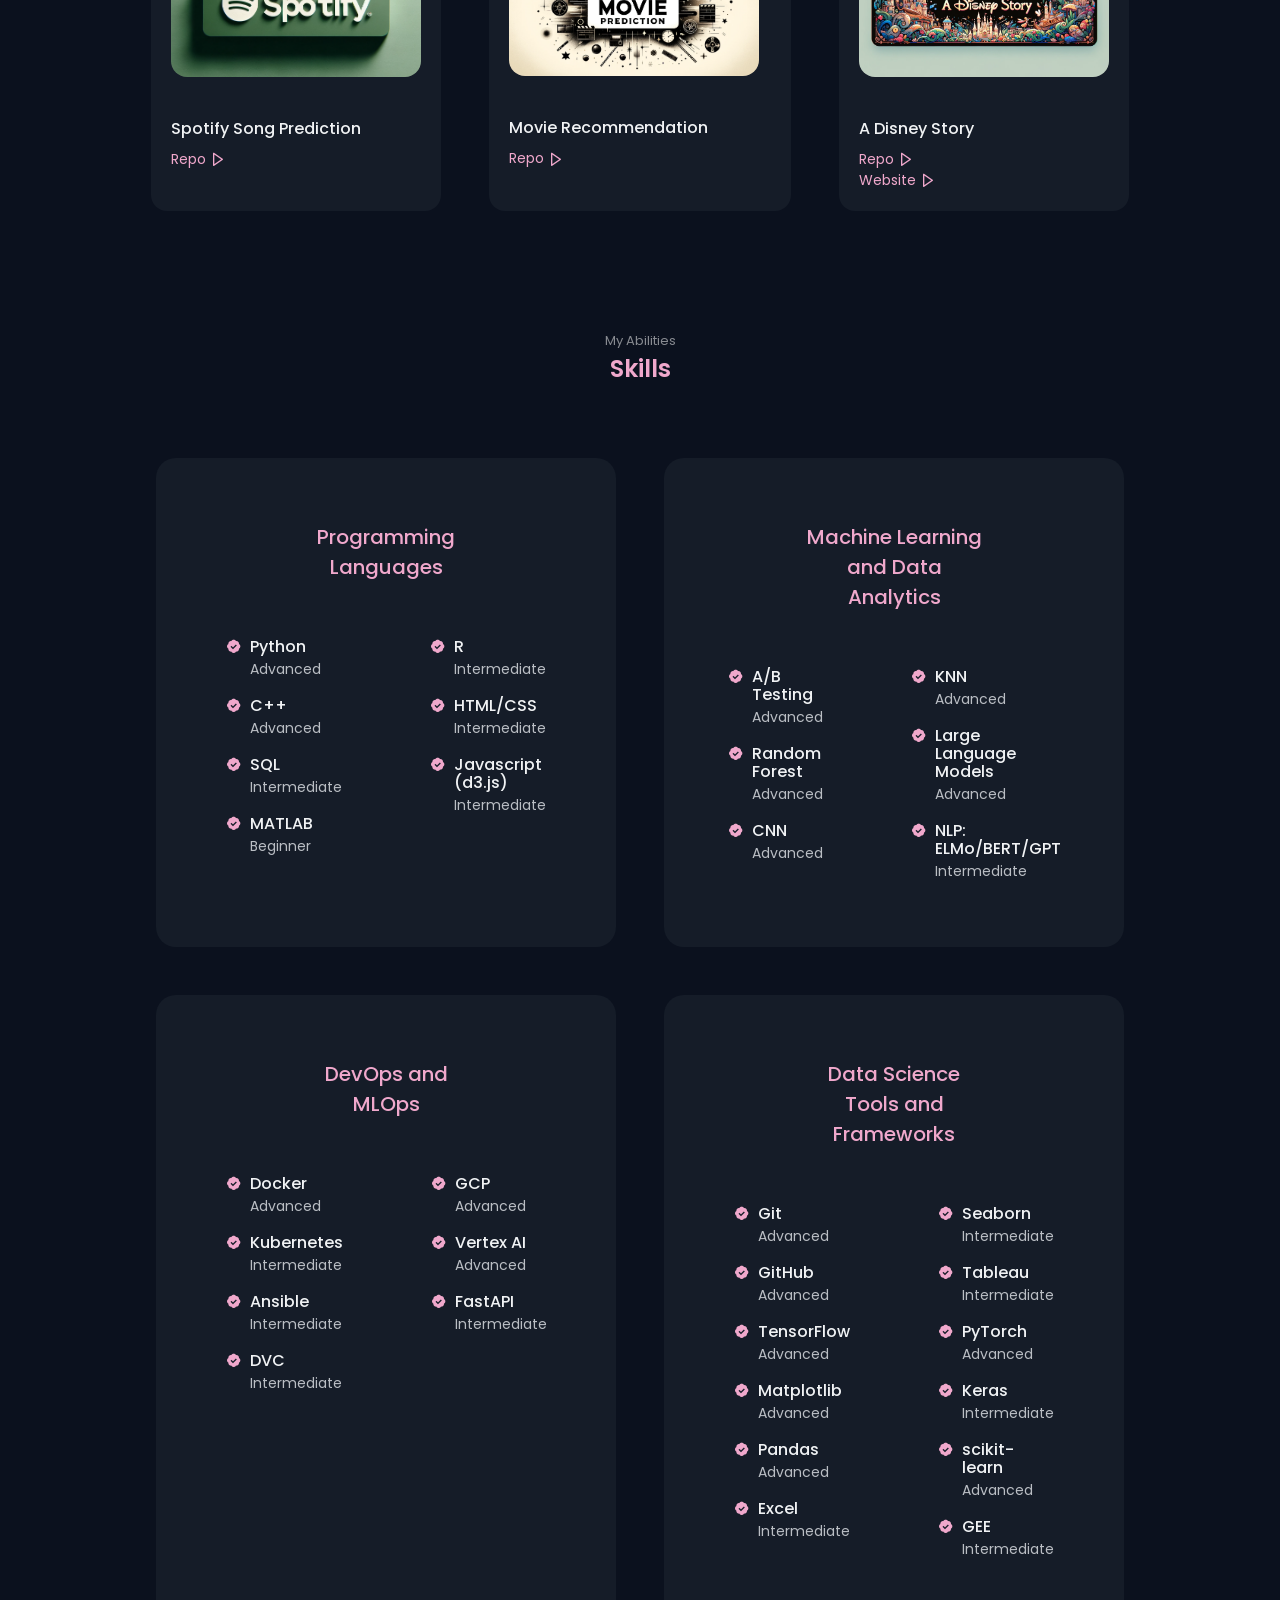
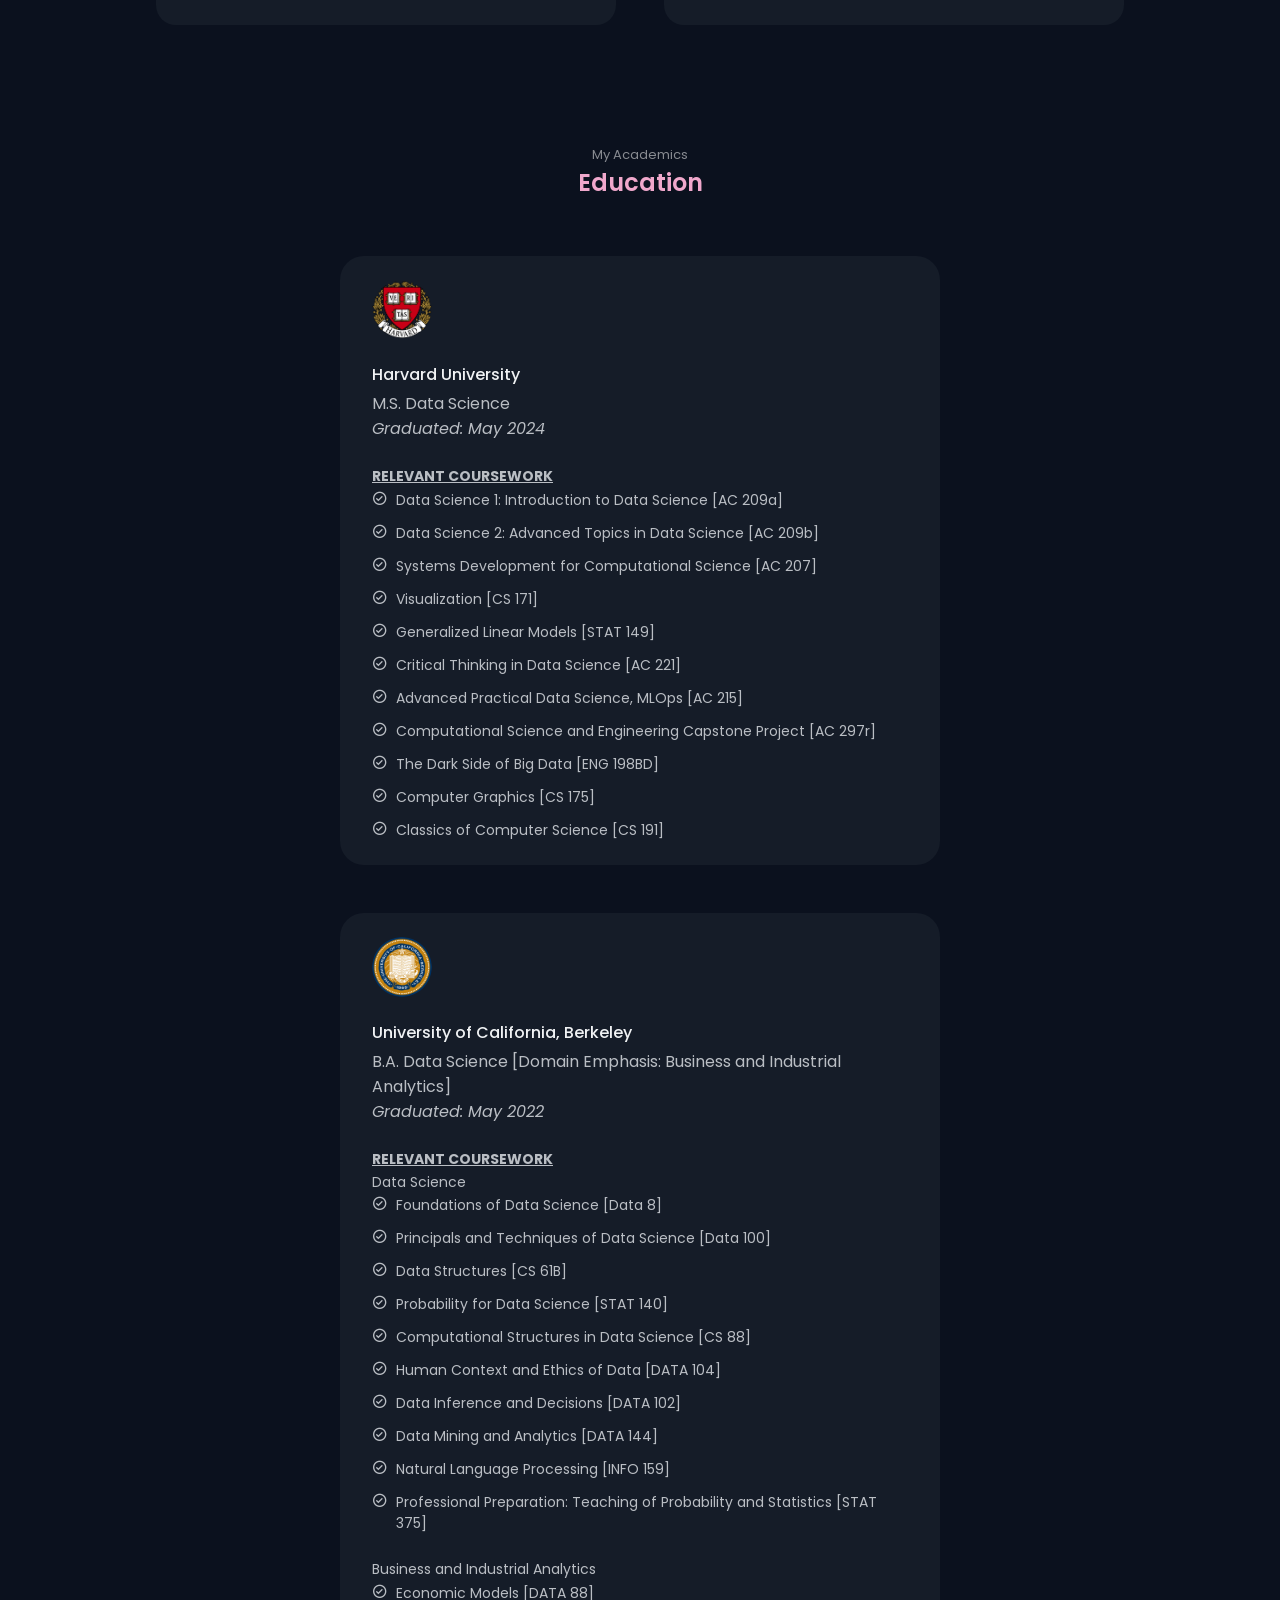
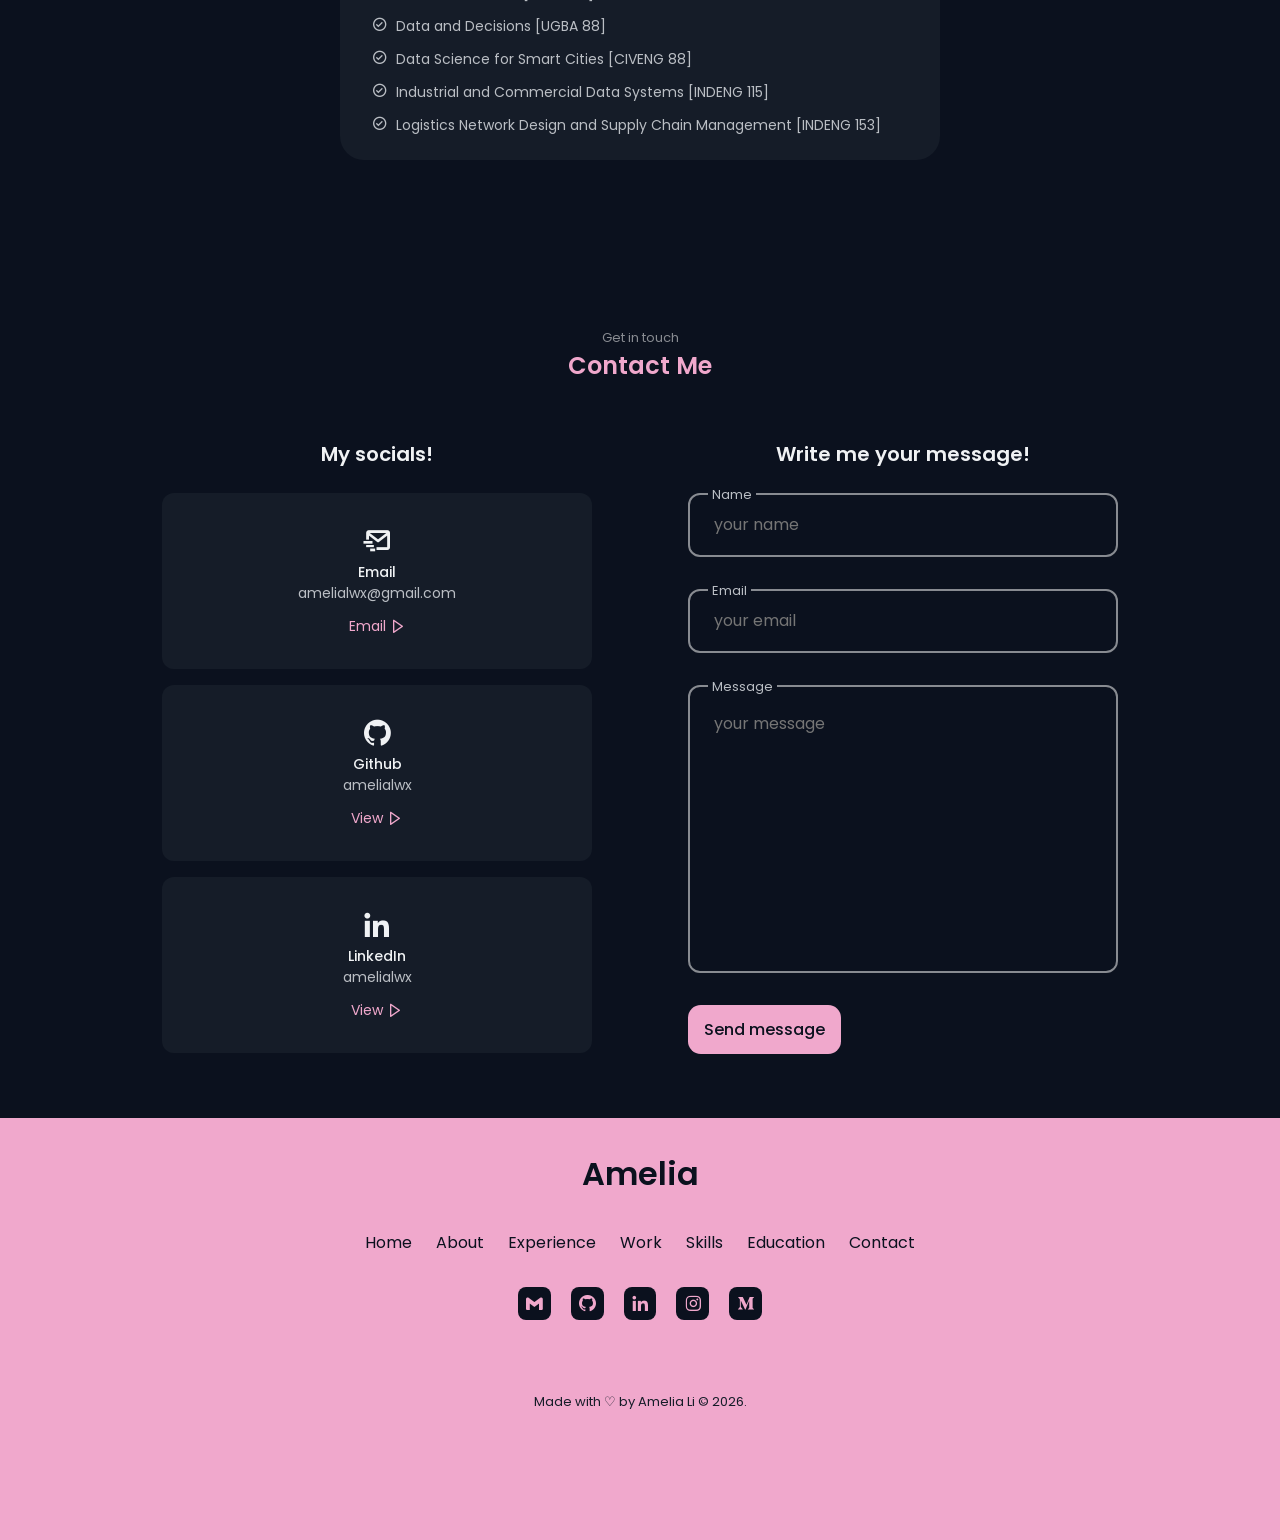
==== commit 0151a9cc: "fix navbar" ====
--- a/index.html
+++ b/index.html
@@ -64,12 +64,6 @@
                     </li>
 
                     <li class="nav__item">
-                        <a href="#skills" class="nav__link">
-                            <i class='bx bx-bulb'></i>
-                        </a>
-                    </li>
-
-                    <li class="nav__item">
                         <a href="#experience" class="nav__link">
                             <i class='bx bx-folder'></i>
                         </a>
@@ -78,6 +72,12 @@
                     <li class="nav__item">
                         <a href="#work" class="nav__link">
                             <i class='bx bx-briefcase-alt-2'></i>
+                        </a>
+                    </li>
+
+                    <li class="nav__item">
+                        <a href="#skills" class="nav__link">
+                            <i class='bx bx-bulb'></i>
                         </a>
                     </li>
 
@@ -853,7 +853,7 @@
         </section>
 
         <!--=============== EDUCATION ===============-->
-        <section class="education section", id="education">
+        <section class="education section" id="education">
             <span class="section__subtitle">My Academics</span>
             <h2 class="section__title">Education</h2>
 
@@ -1171,13 +1171,19 @@
                     <a href="#about" class="footer__link">About</a>
                 </li>
                 <li class="footer__item">
-                    <a href="#skills" class="footer__link">Skills</a>
+                    <a href="#experience" class="footer__link">Experience</a>
                 </li>
                 <li class="footer__item">
                     <a href="#work" class="footer__link">Work</a>
                 </li>
                 <li class="footer__item">
+                    <a href="#skills" class="footer__link">Skills</a>
+                </li>
+                <li class="footer__item">
                     <a href="#education" class="footer__link">Education</a>
+                </li>
+                <li class="footer__item">
+                    <a href="#contact" class="footer__link">Contact</a>
                 </li>
             </ul>
 
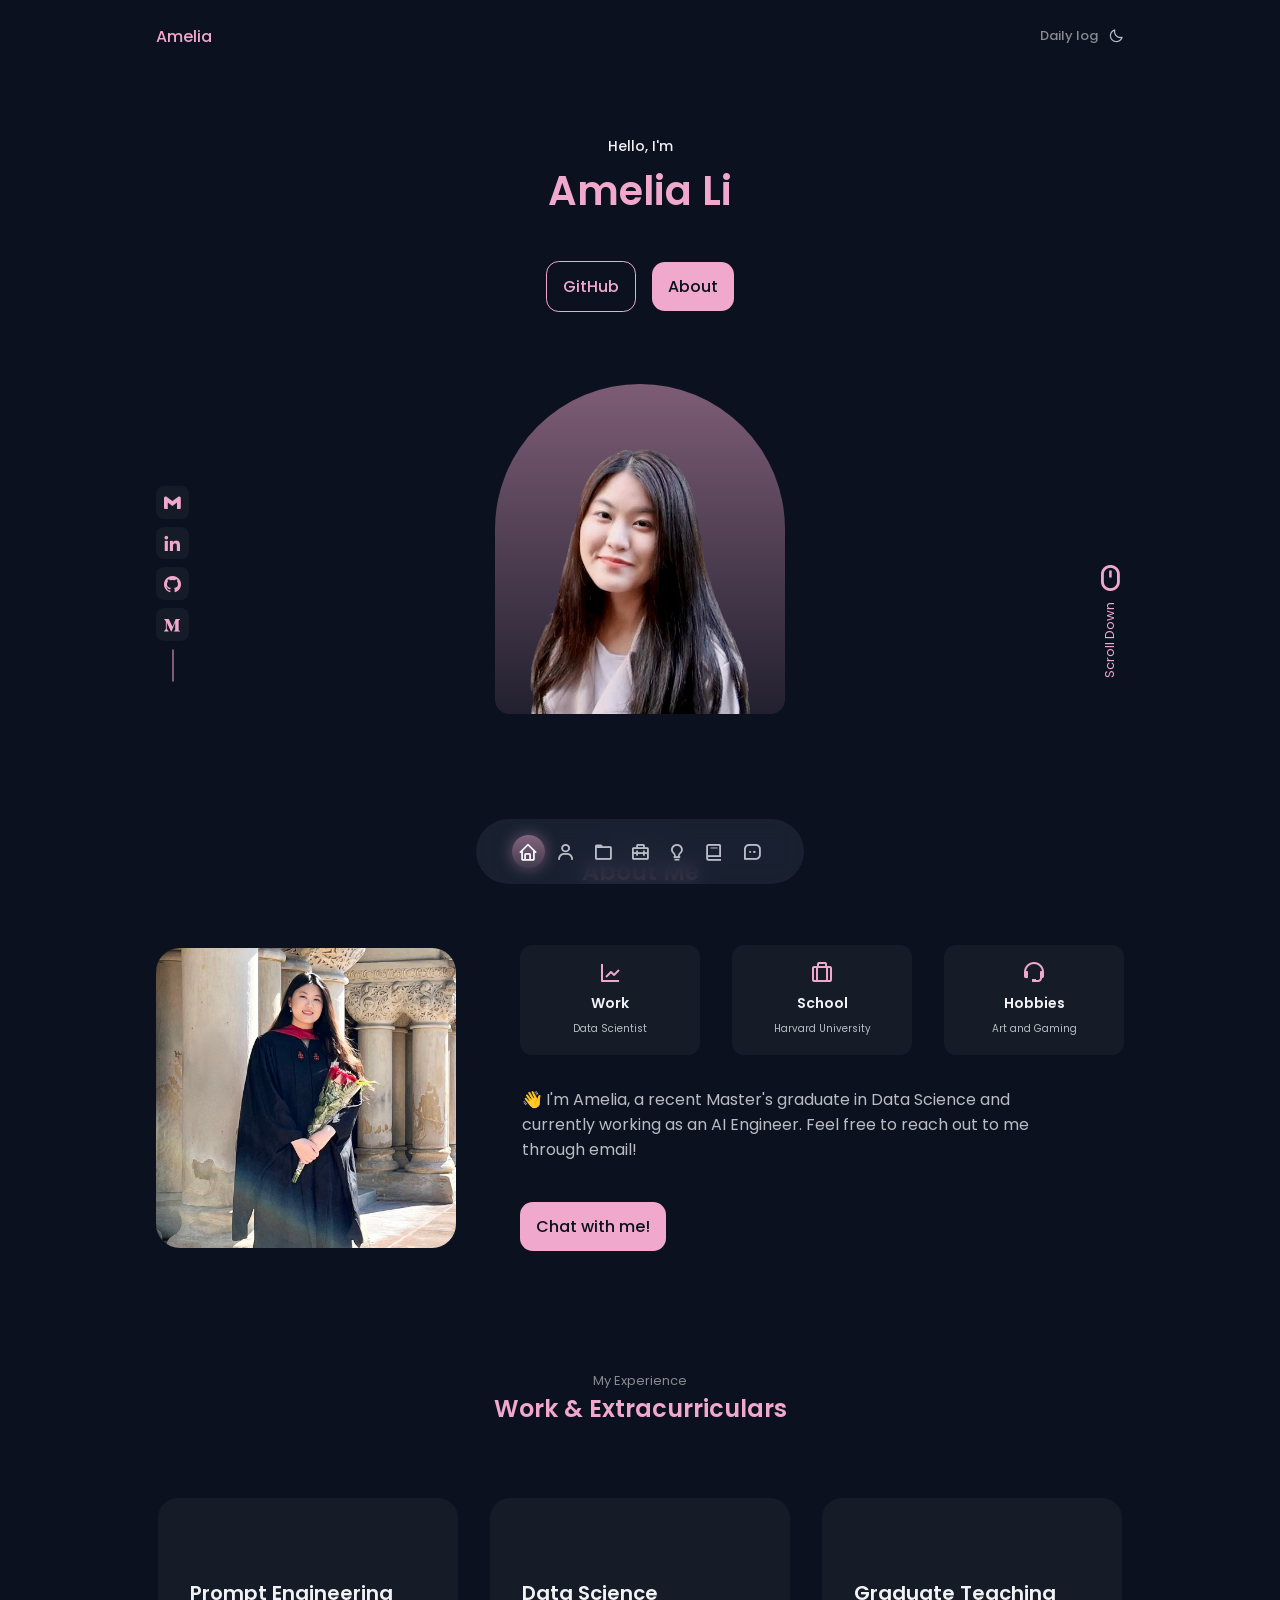
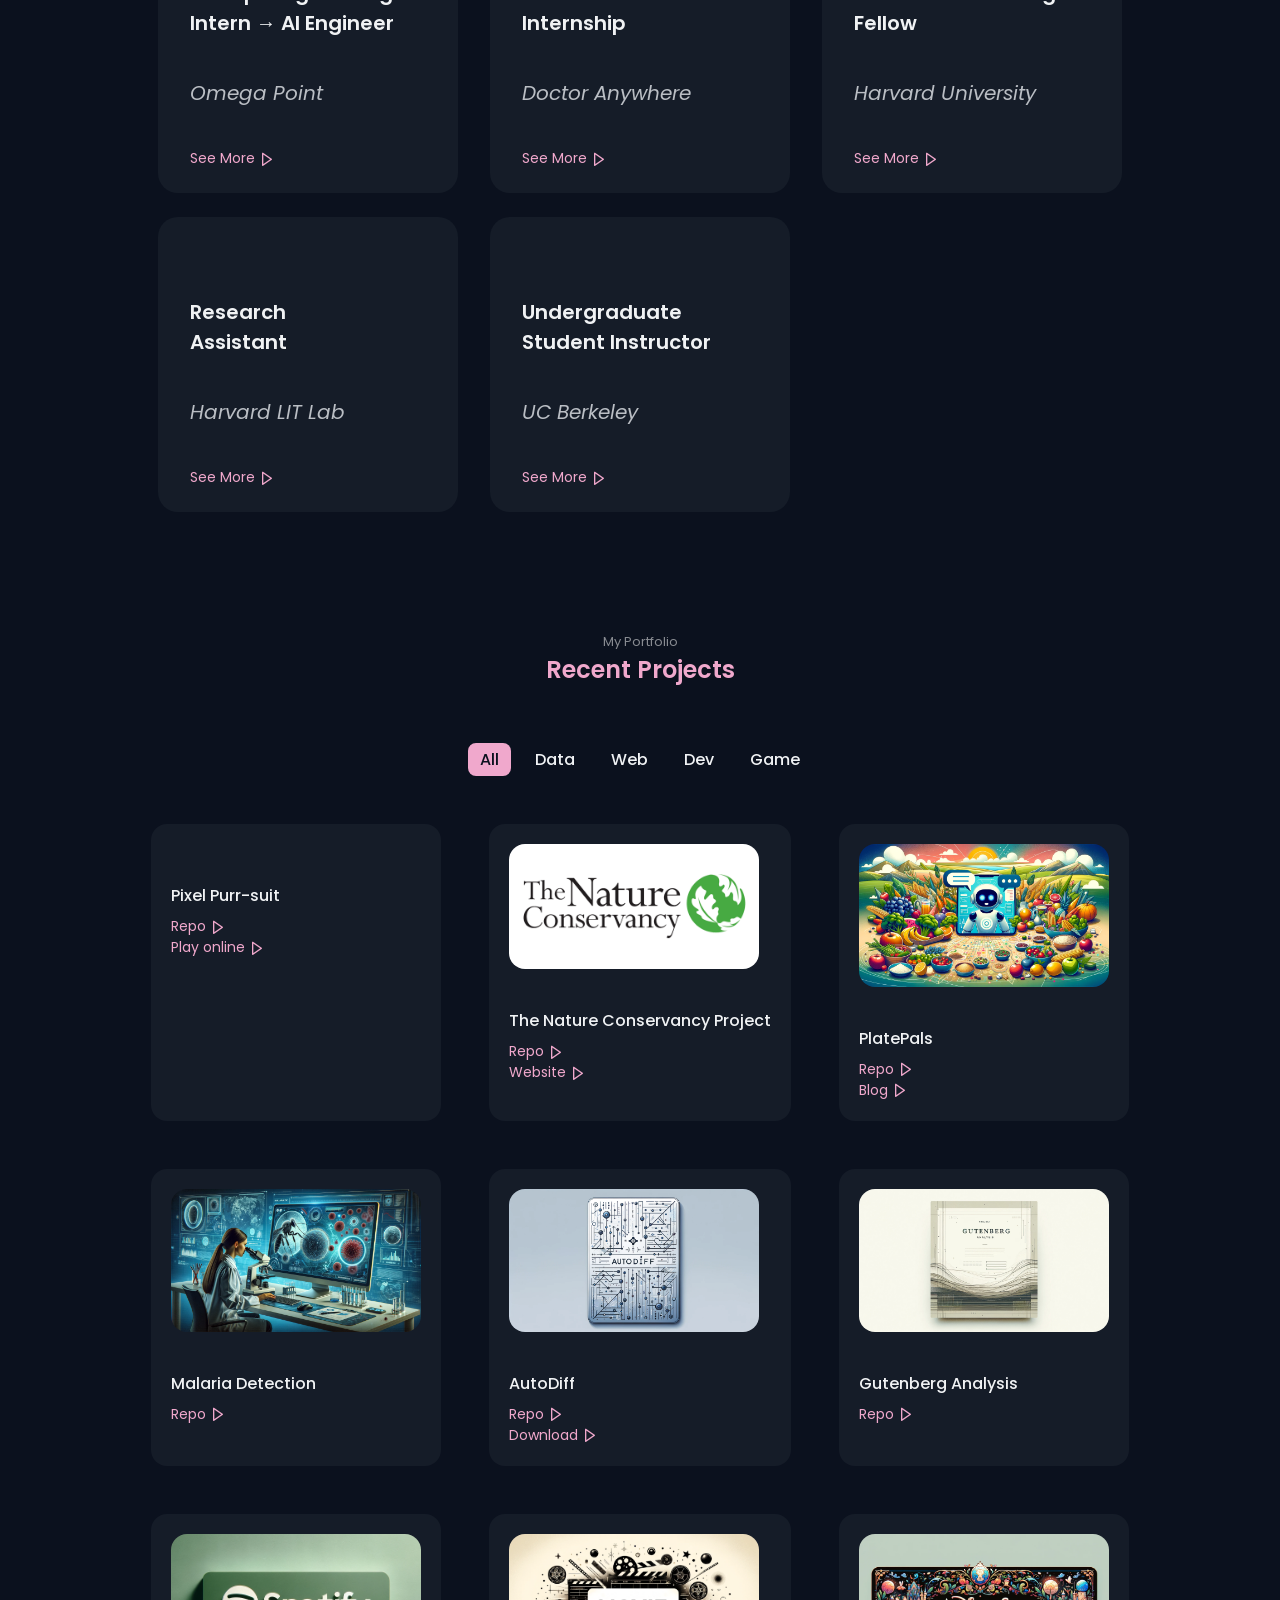
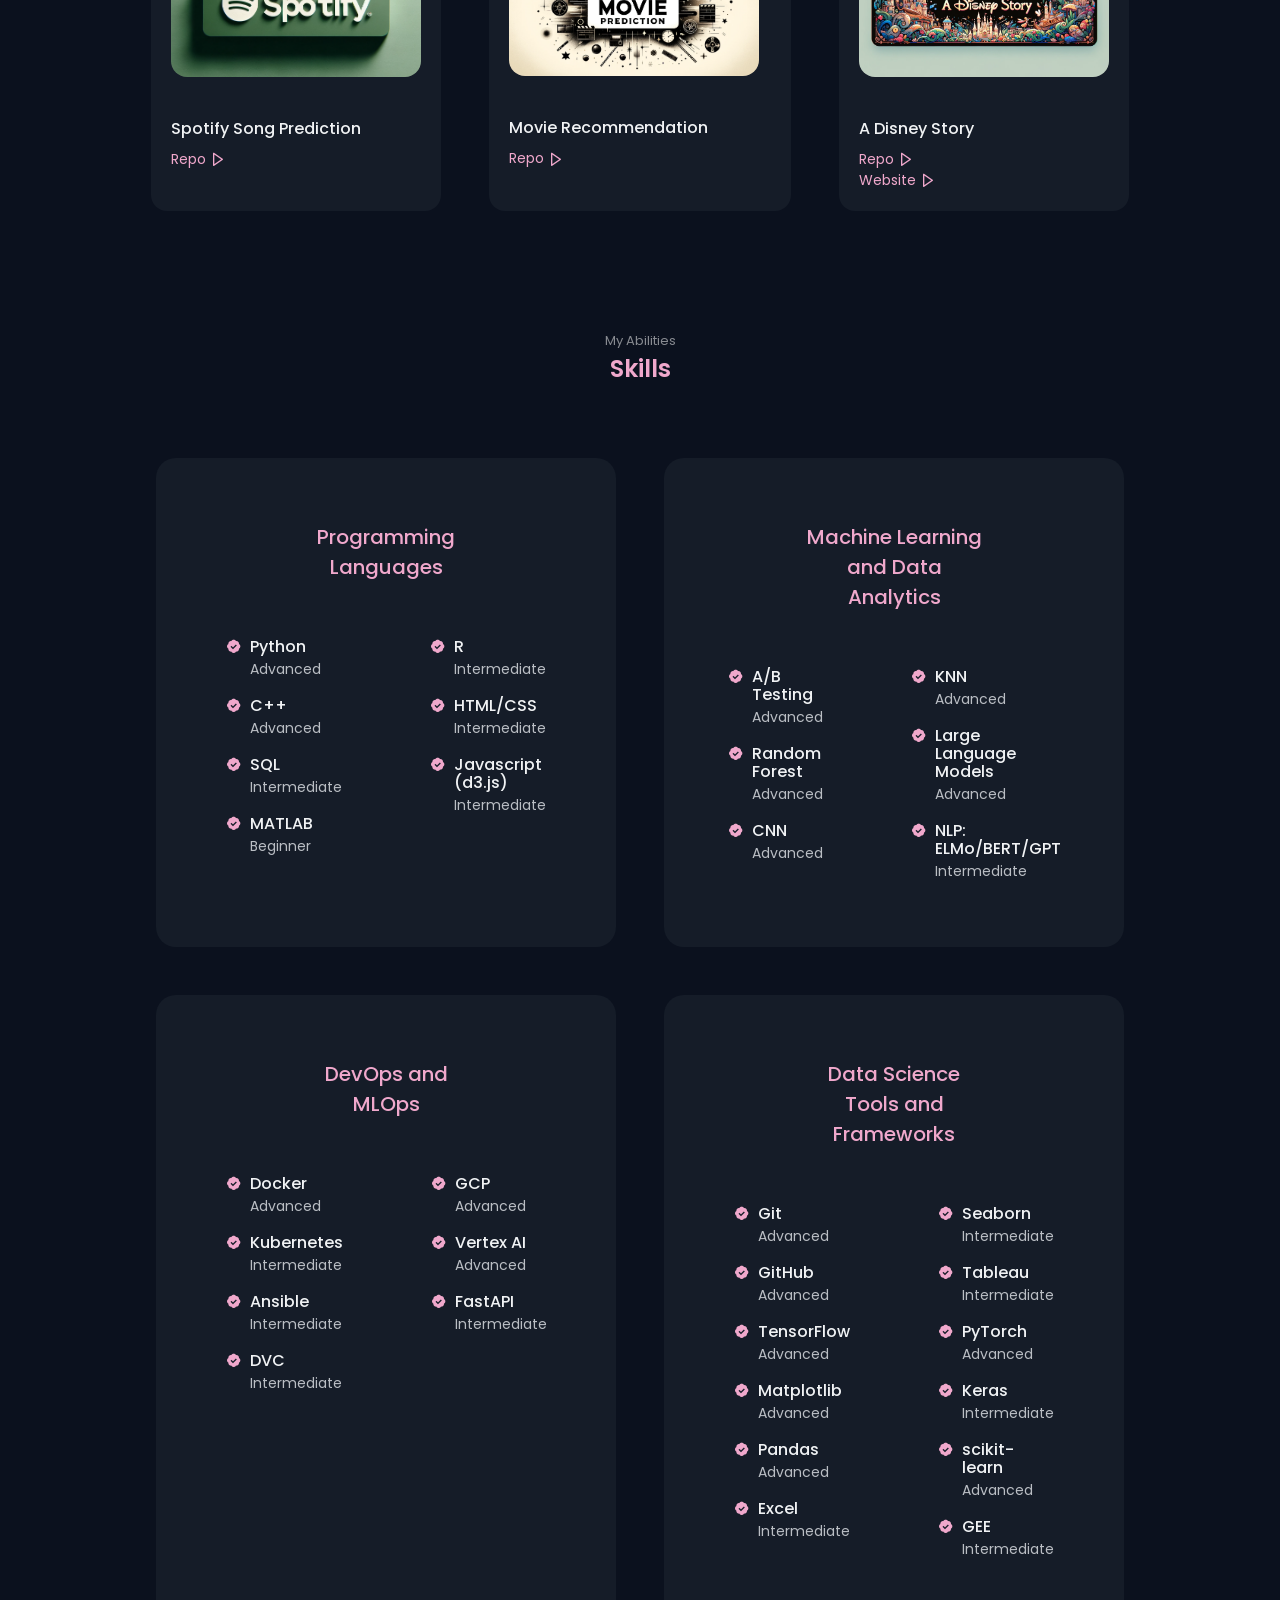
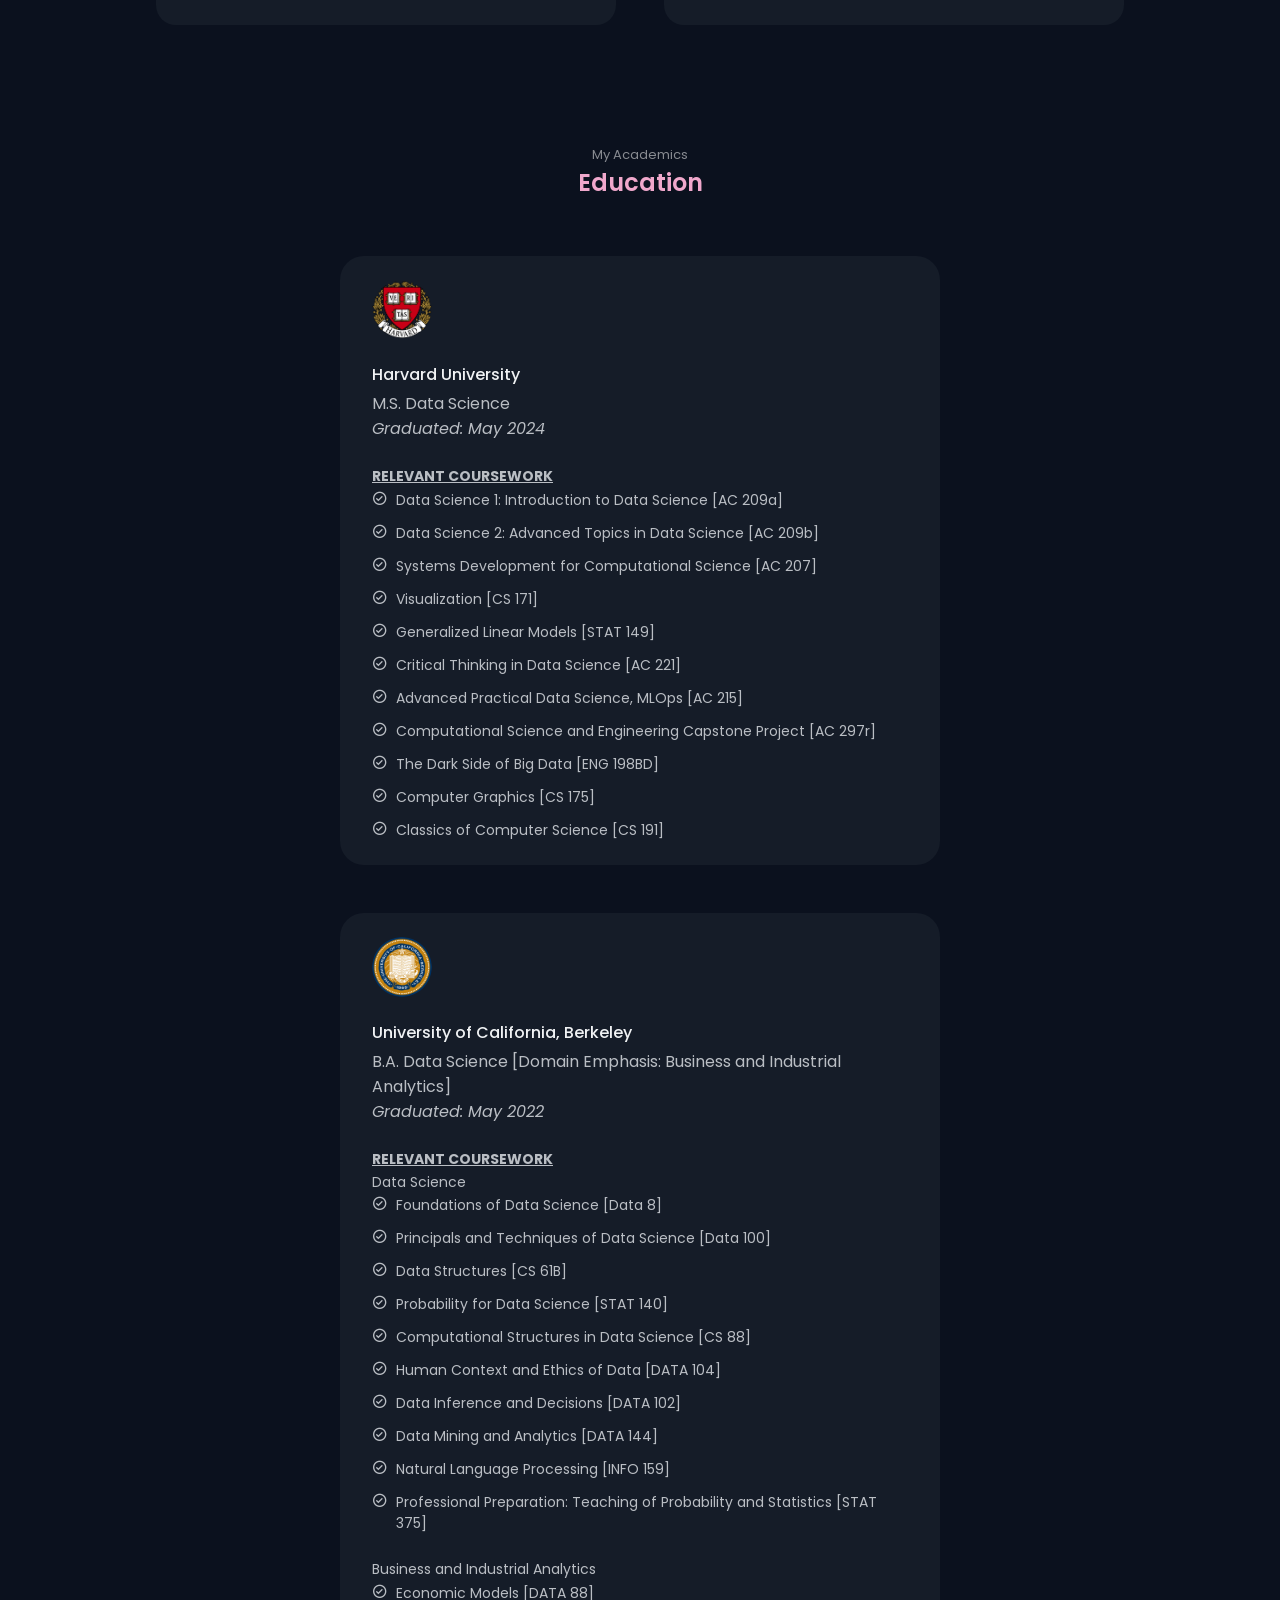
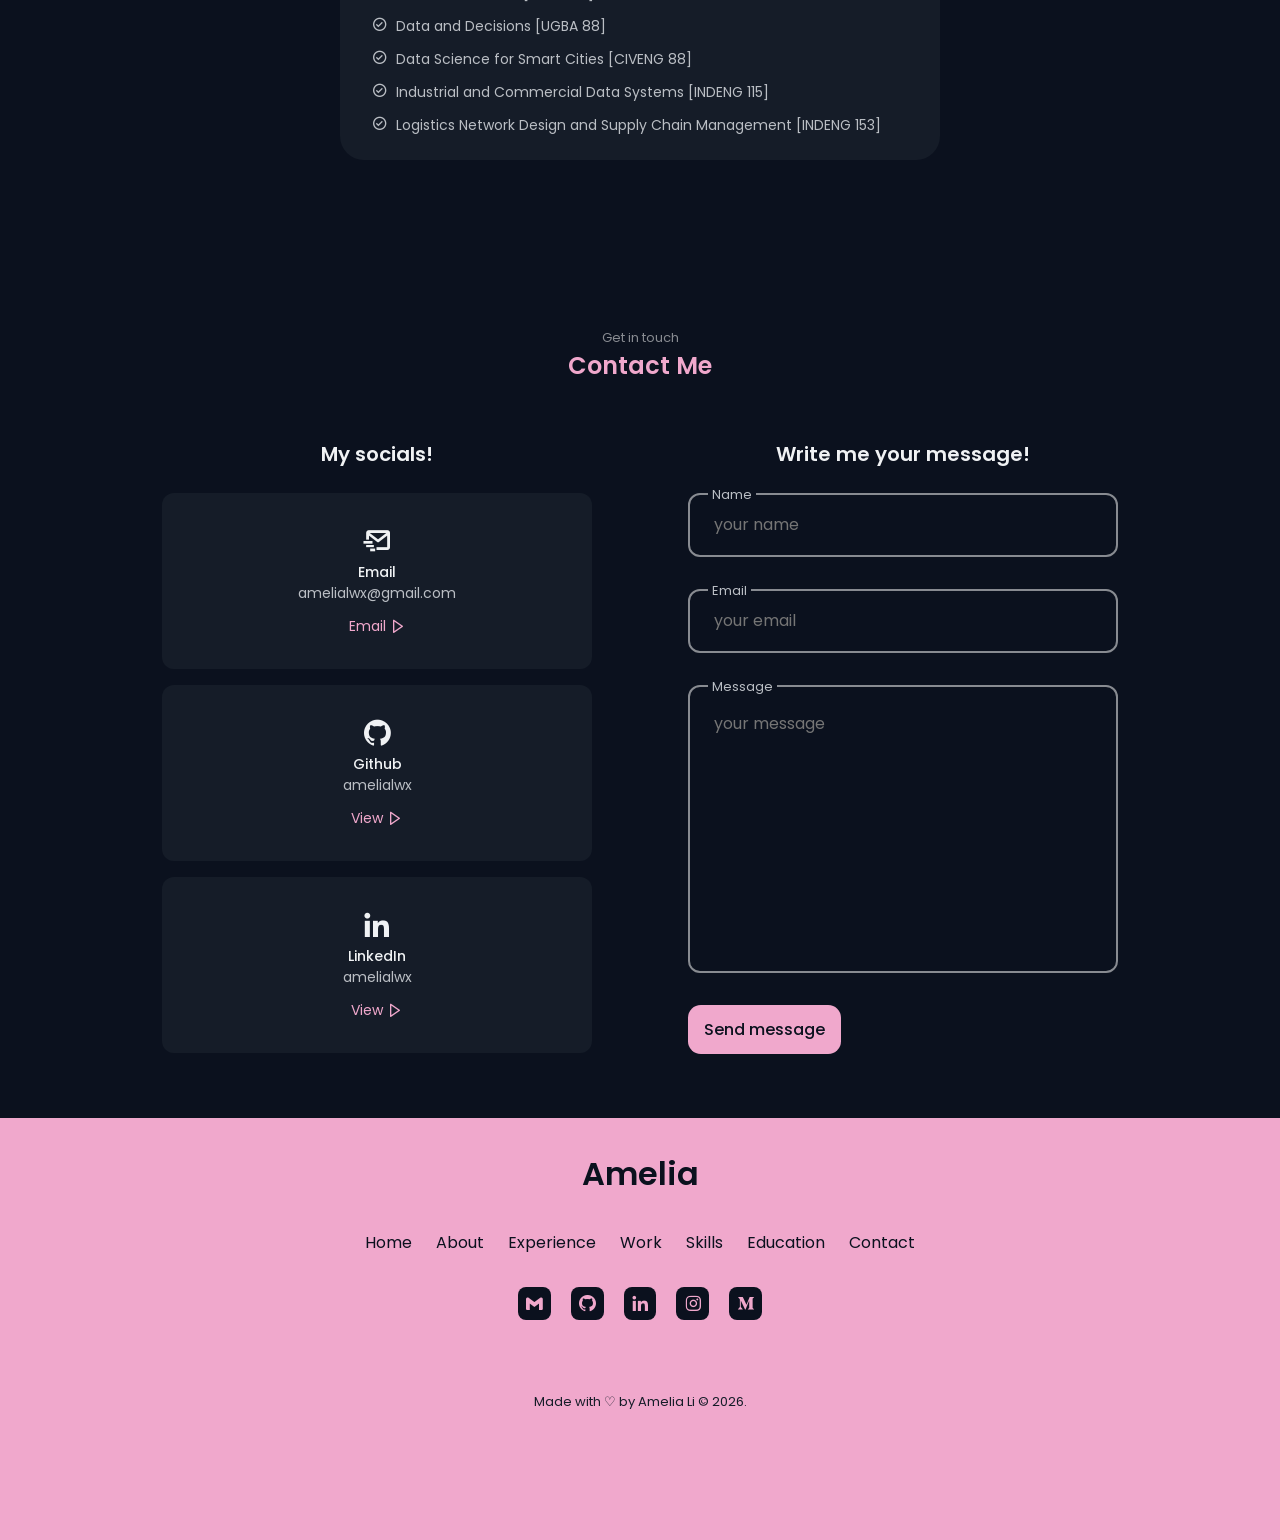
==== commit ec280d9f: "2026-03-24" ====
--- a/index.html
+++ b/index.html
@@ -96,7 +96,7 @@
             </div>
 
             <div class="nav__theme-actions">
-                <a href="daily-log.html" class="nav__daily-log">Daily log</a>
+                <a href="log" class="nav__daily-log">Daily log</a>
                 <i href="" class='bx bx-moon change-theme change-theme-button' id="theme-button"></i>
             </div>
 
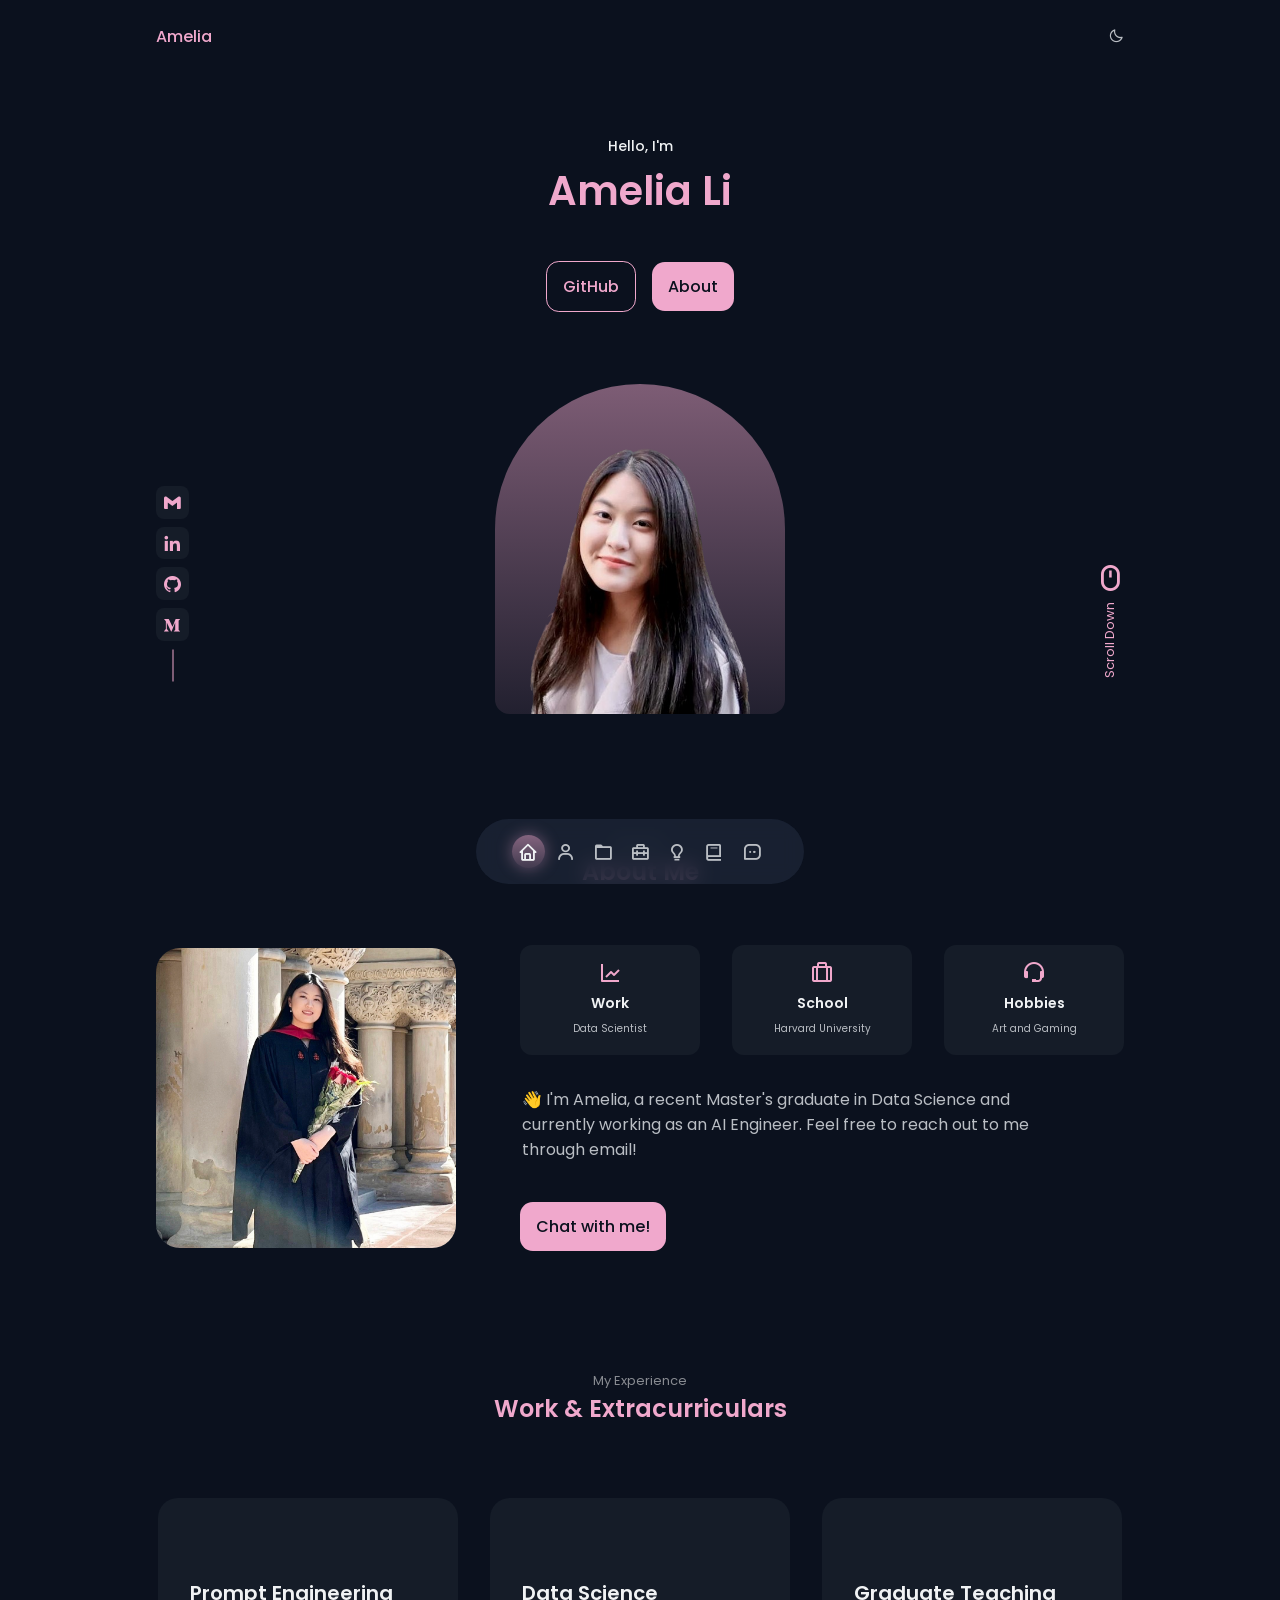
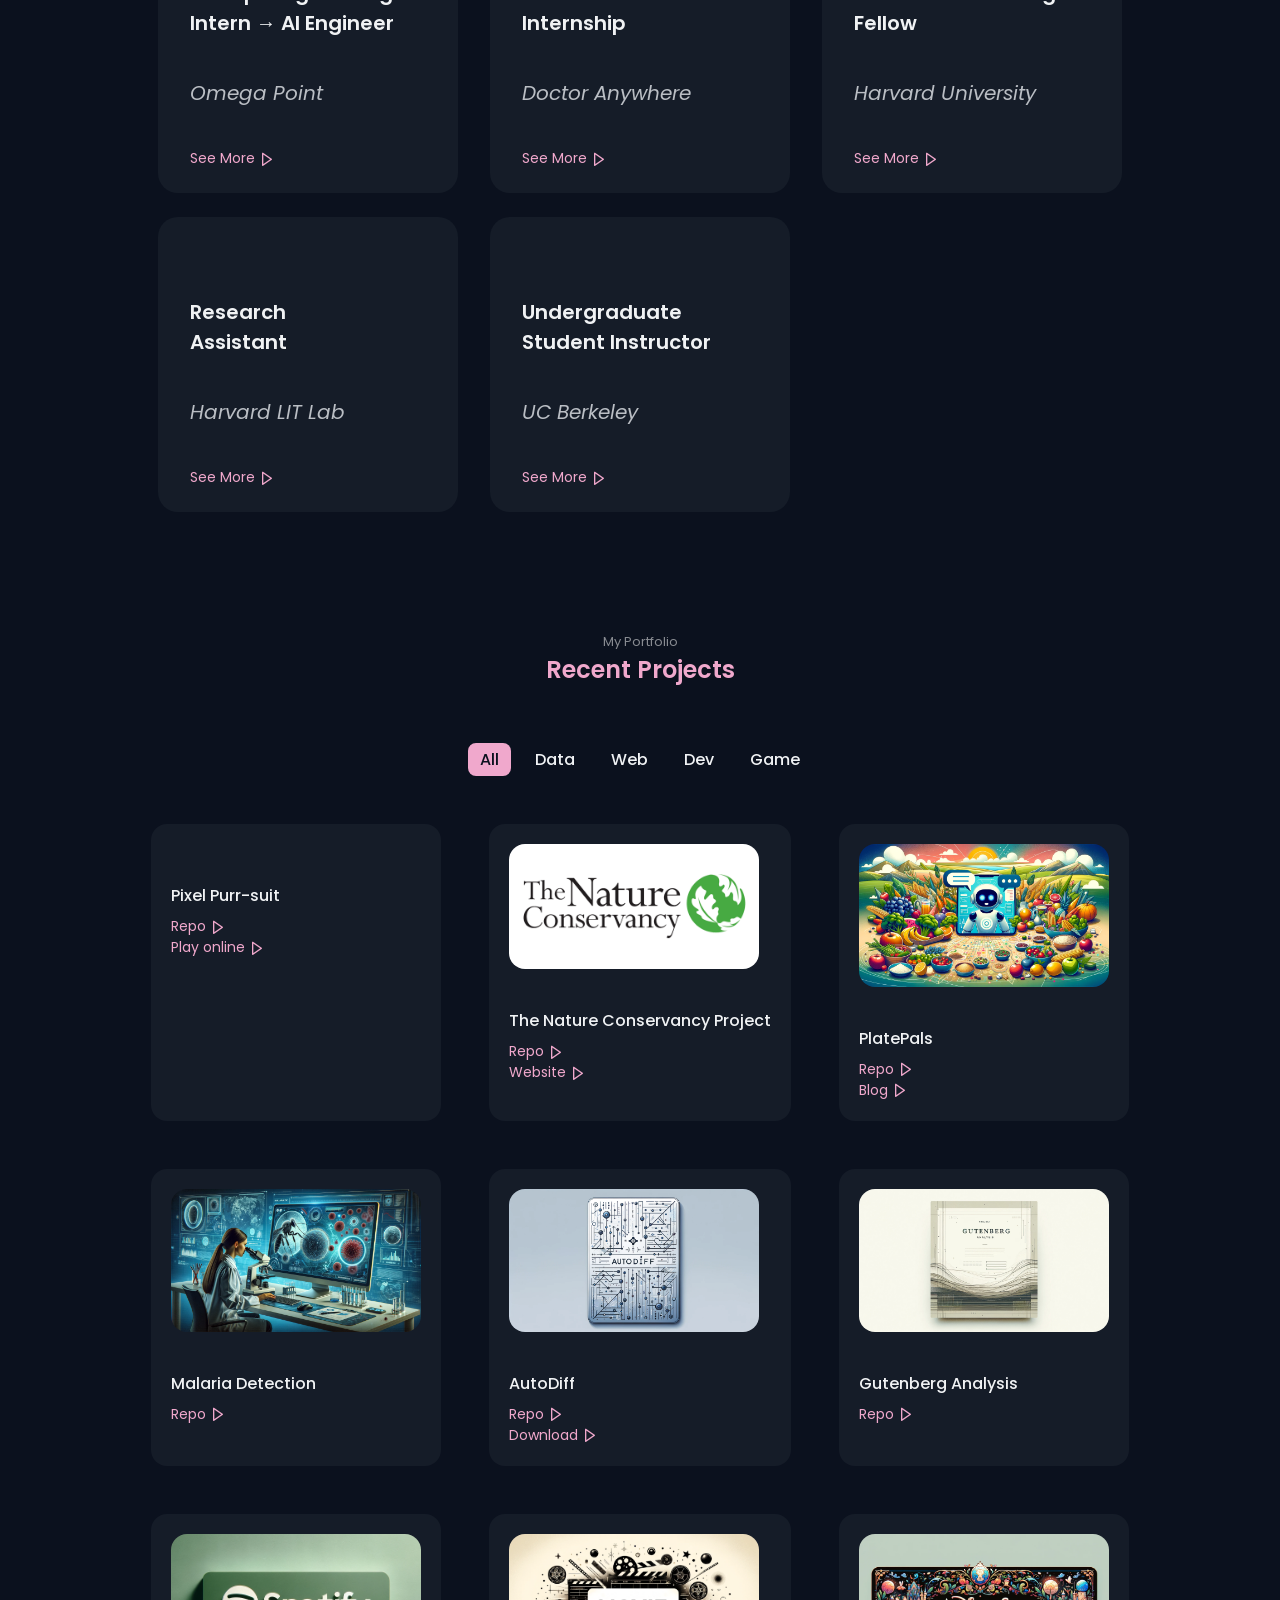
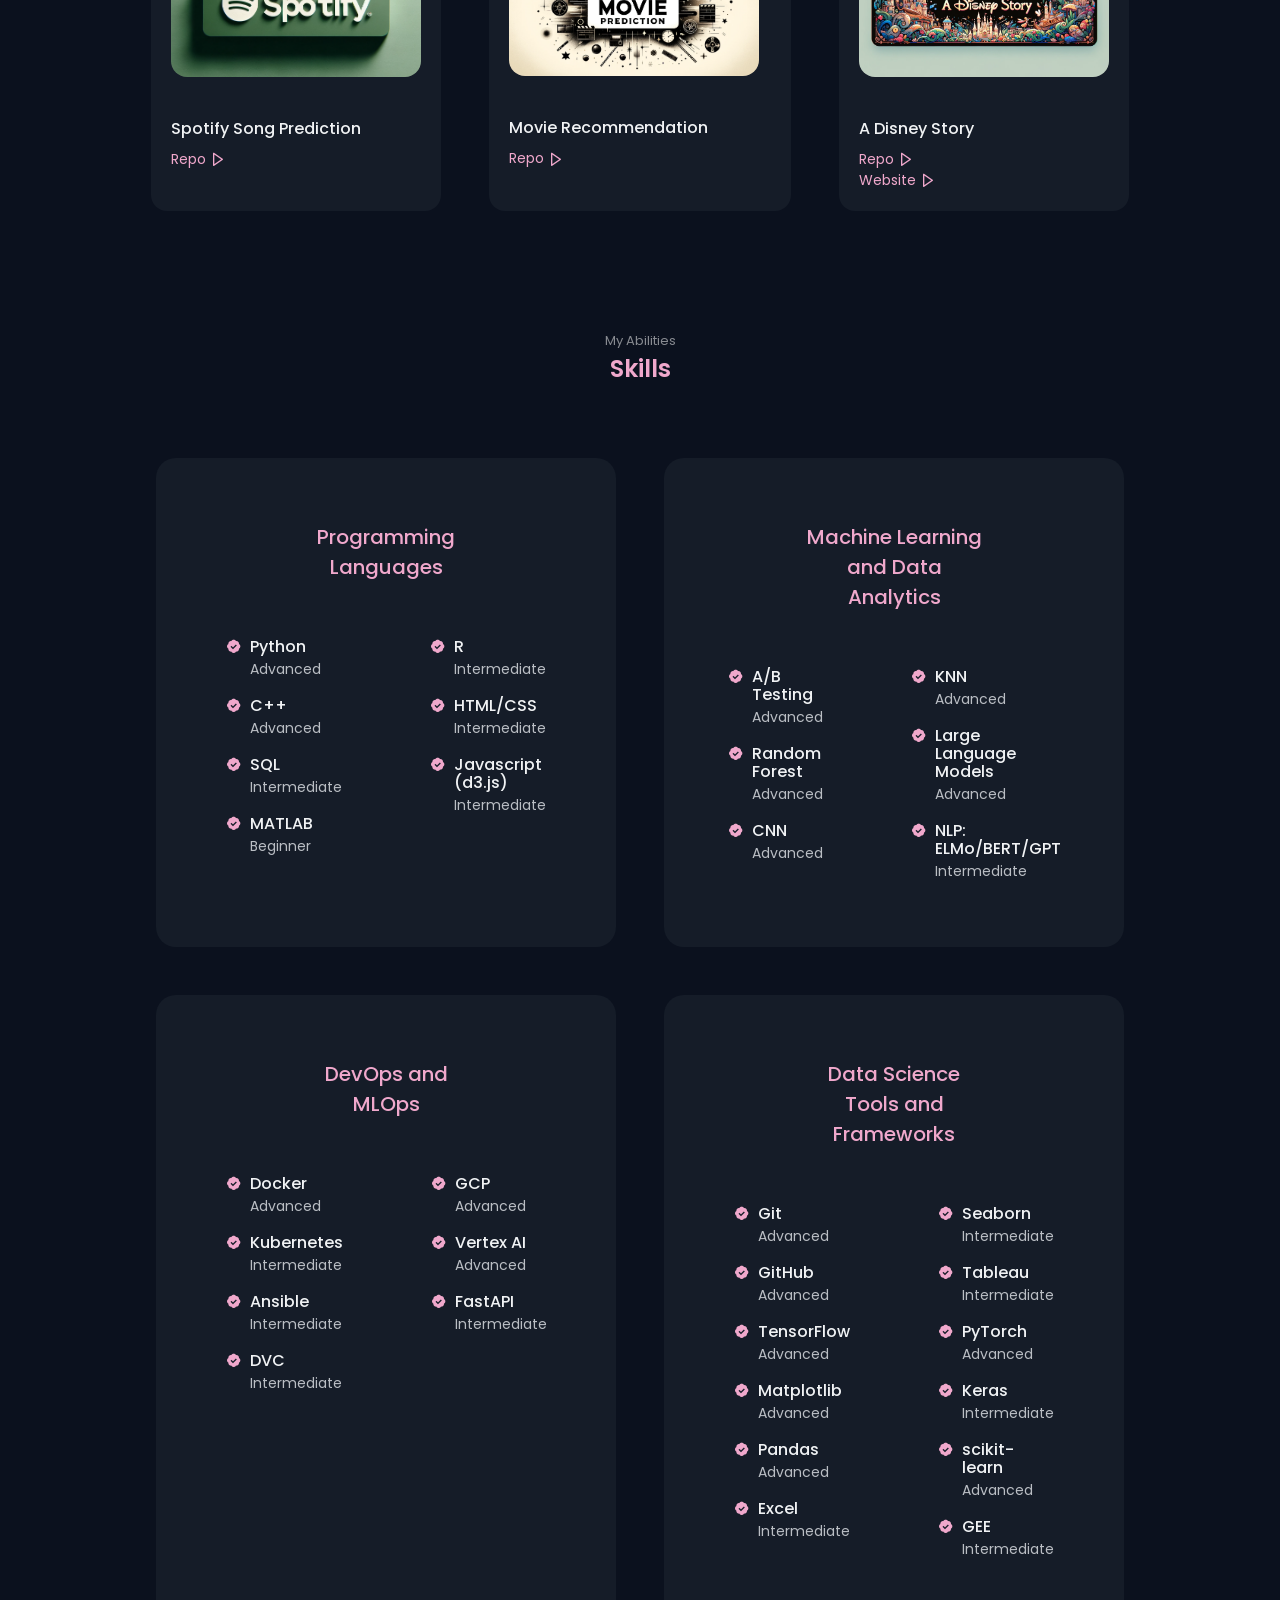
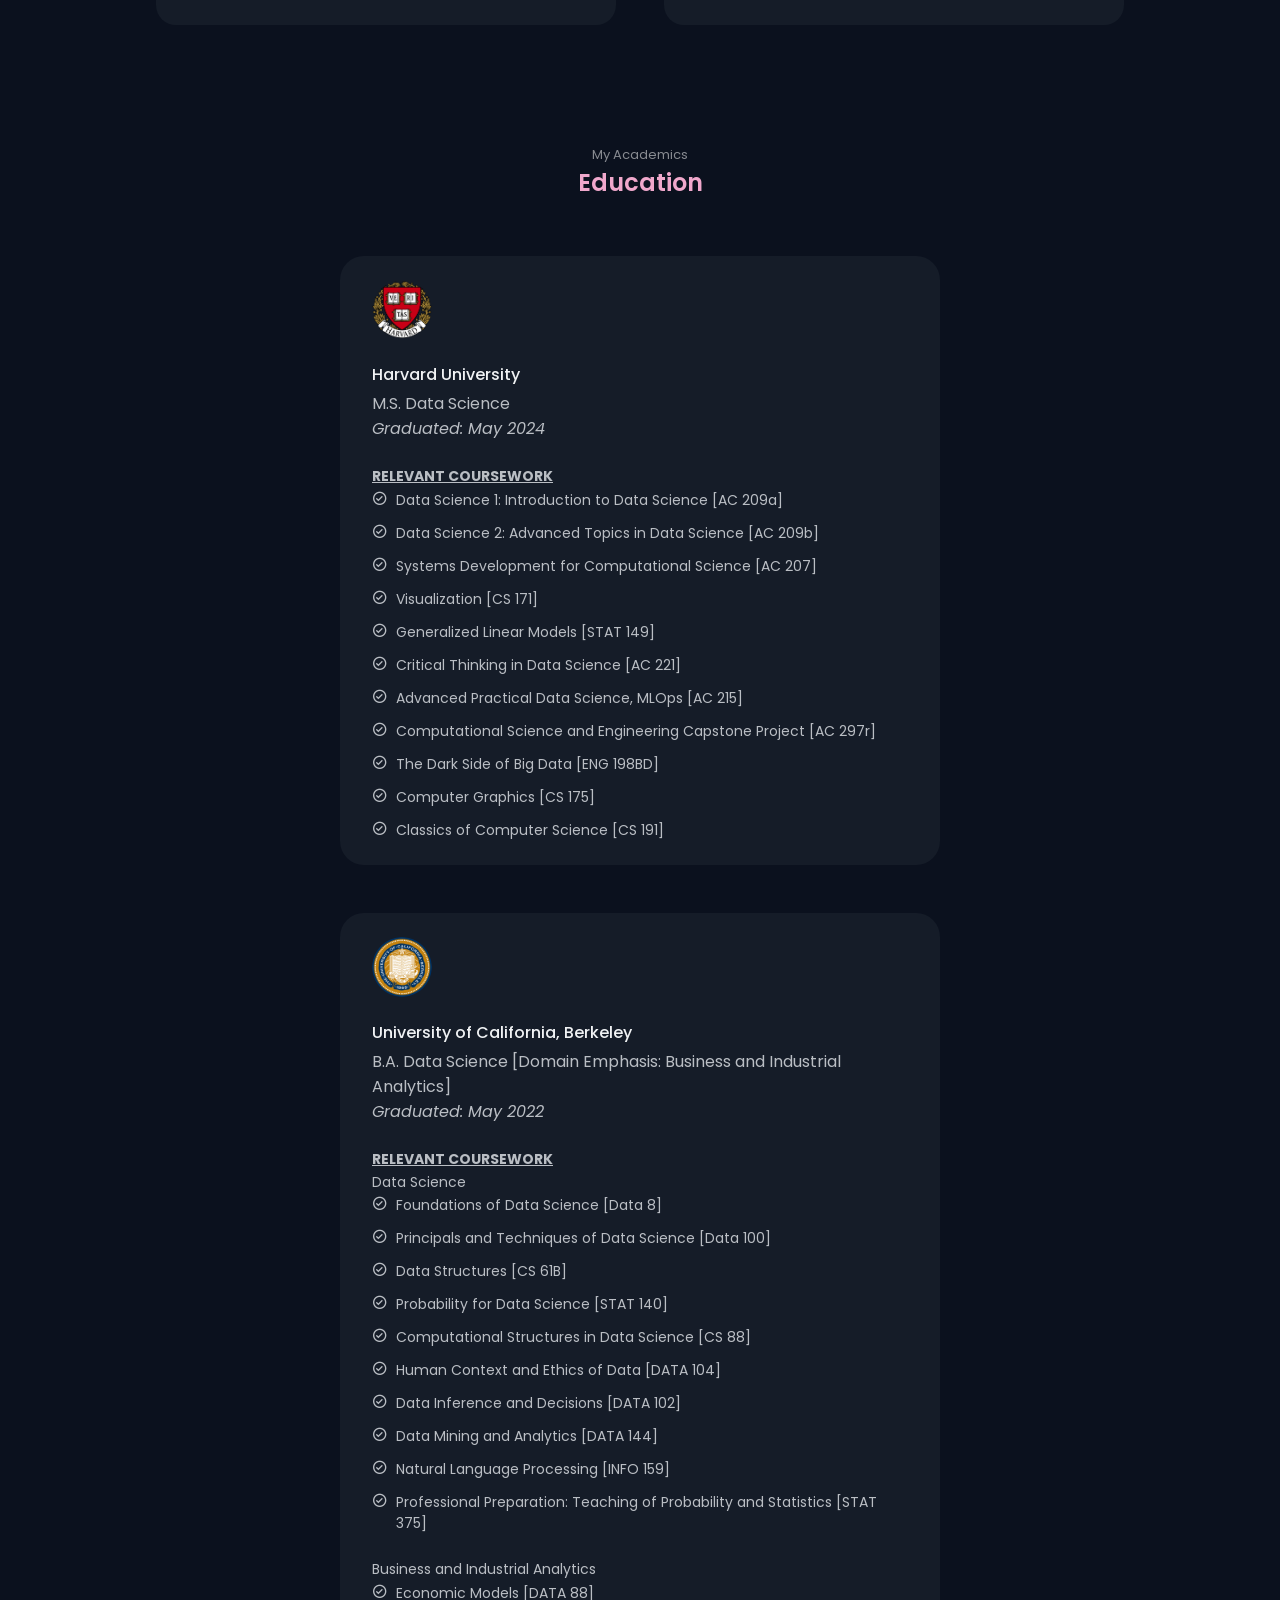
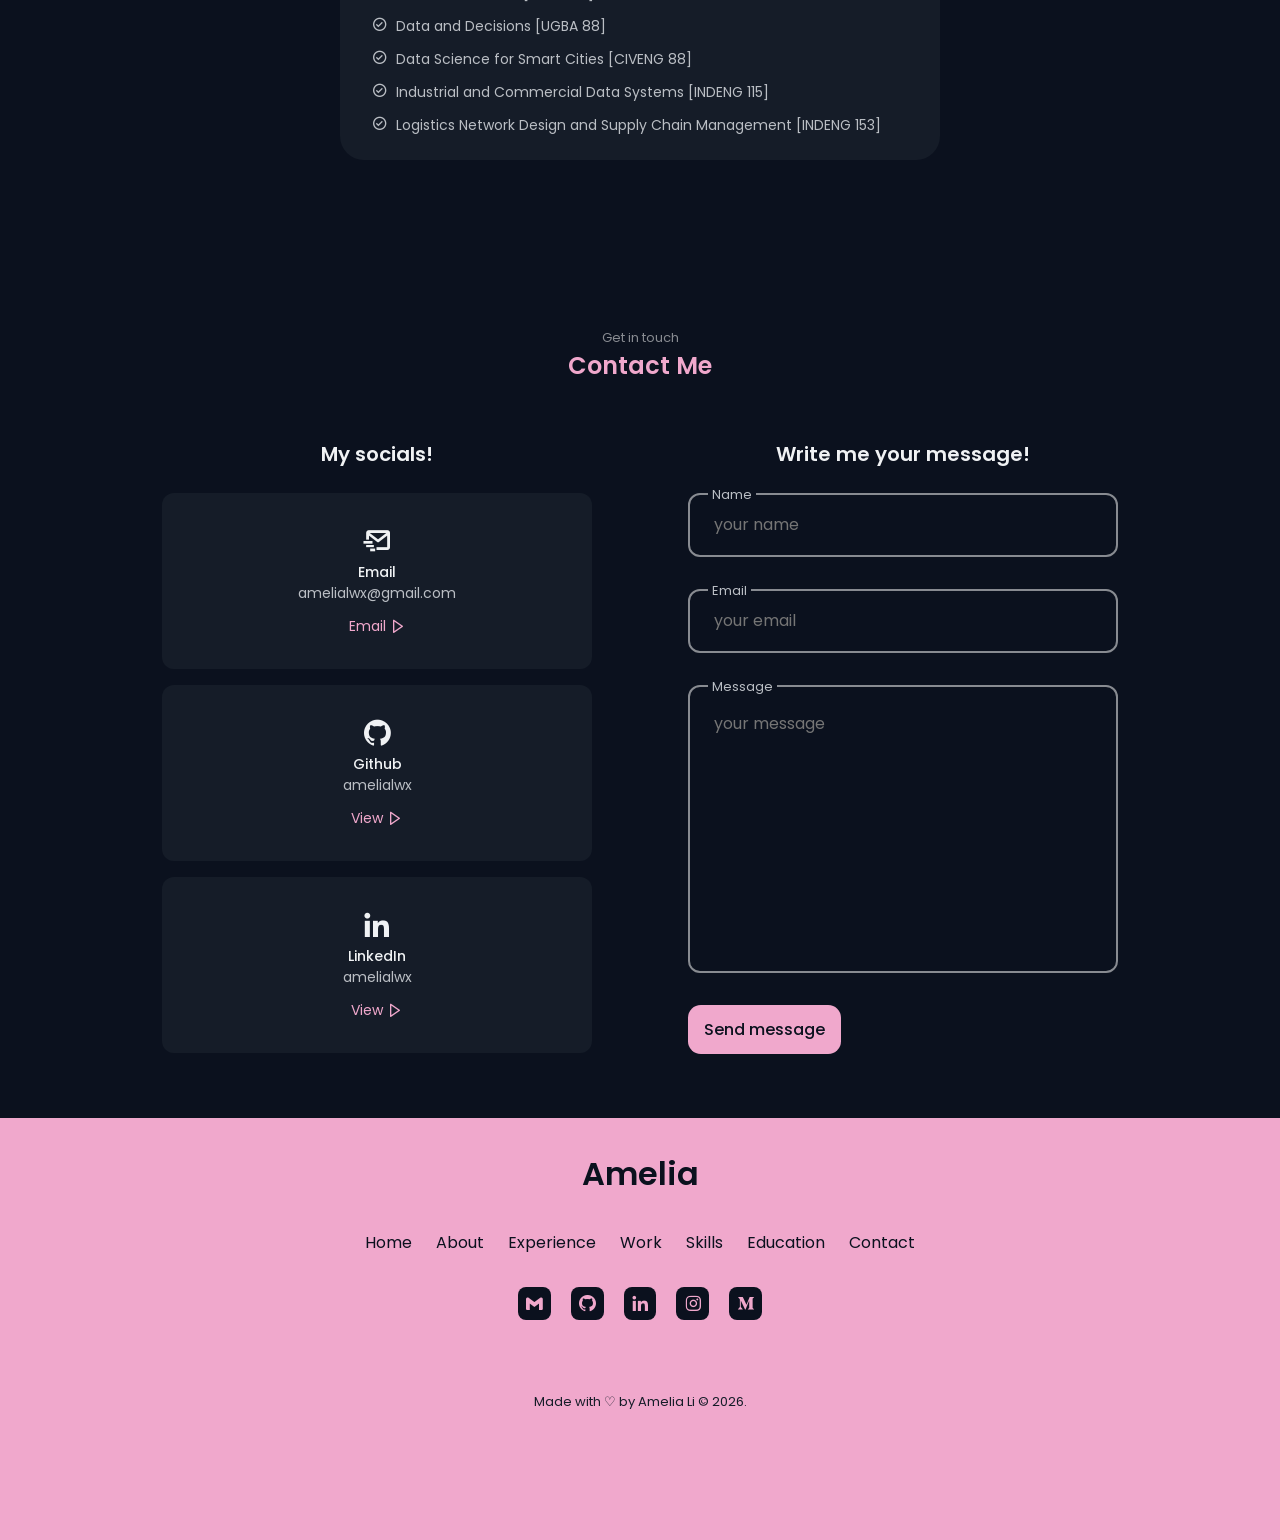
==== commit 592ba022: "remove log + update scroll behavior" ====
--- a/index.html
+++ b/index.html
@@ -39,7 +39,7 @@
     <!--=============== CSS ===============-->
     <link rel="stylesheet" href="assets/css/styles.css">
 
-    <title> Amelia Li </title>
+    <title>Amelia</title>
 </head>
 
 <body>
@@ -96,7 +96,6 @@
             </div>
 
             <div class="nav__theme-actions">
-                <a href="log" class="nav__daily-log">Daily log</a>
                 <i href="" class='bx bx-moon change-theme change-theme-button' id="theme-button"></i>
             </div>
 
--- a/assets/css/styles.css
+++ b/assets/css/styles.css
@@ -298,23 +298,6 @@
   z-index: calc(var(--z-fixed) + 1);
 }
 
-.nav__daily-log {
-  font-size: var(--smaller-font-size);
-  font-weight: var(--font-medium);
-  color: var(--text-color-light);
-  text-decoration: none;
-  white-space: nowrap;
-  transition: color 0.2s ease;
-}
-
-.nav__daily-log:hover {
-  color: var(--first-color);
-}
-
-.light-theme .nav__daily-log:hover {
-  color: var(--first-color);
-}
-
 /* Active link */
 .active-link {
   background: linear-gradient(
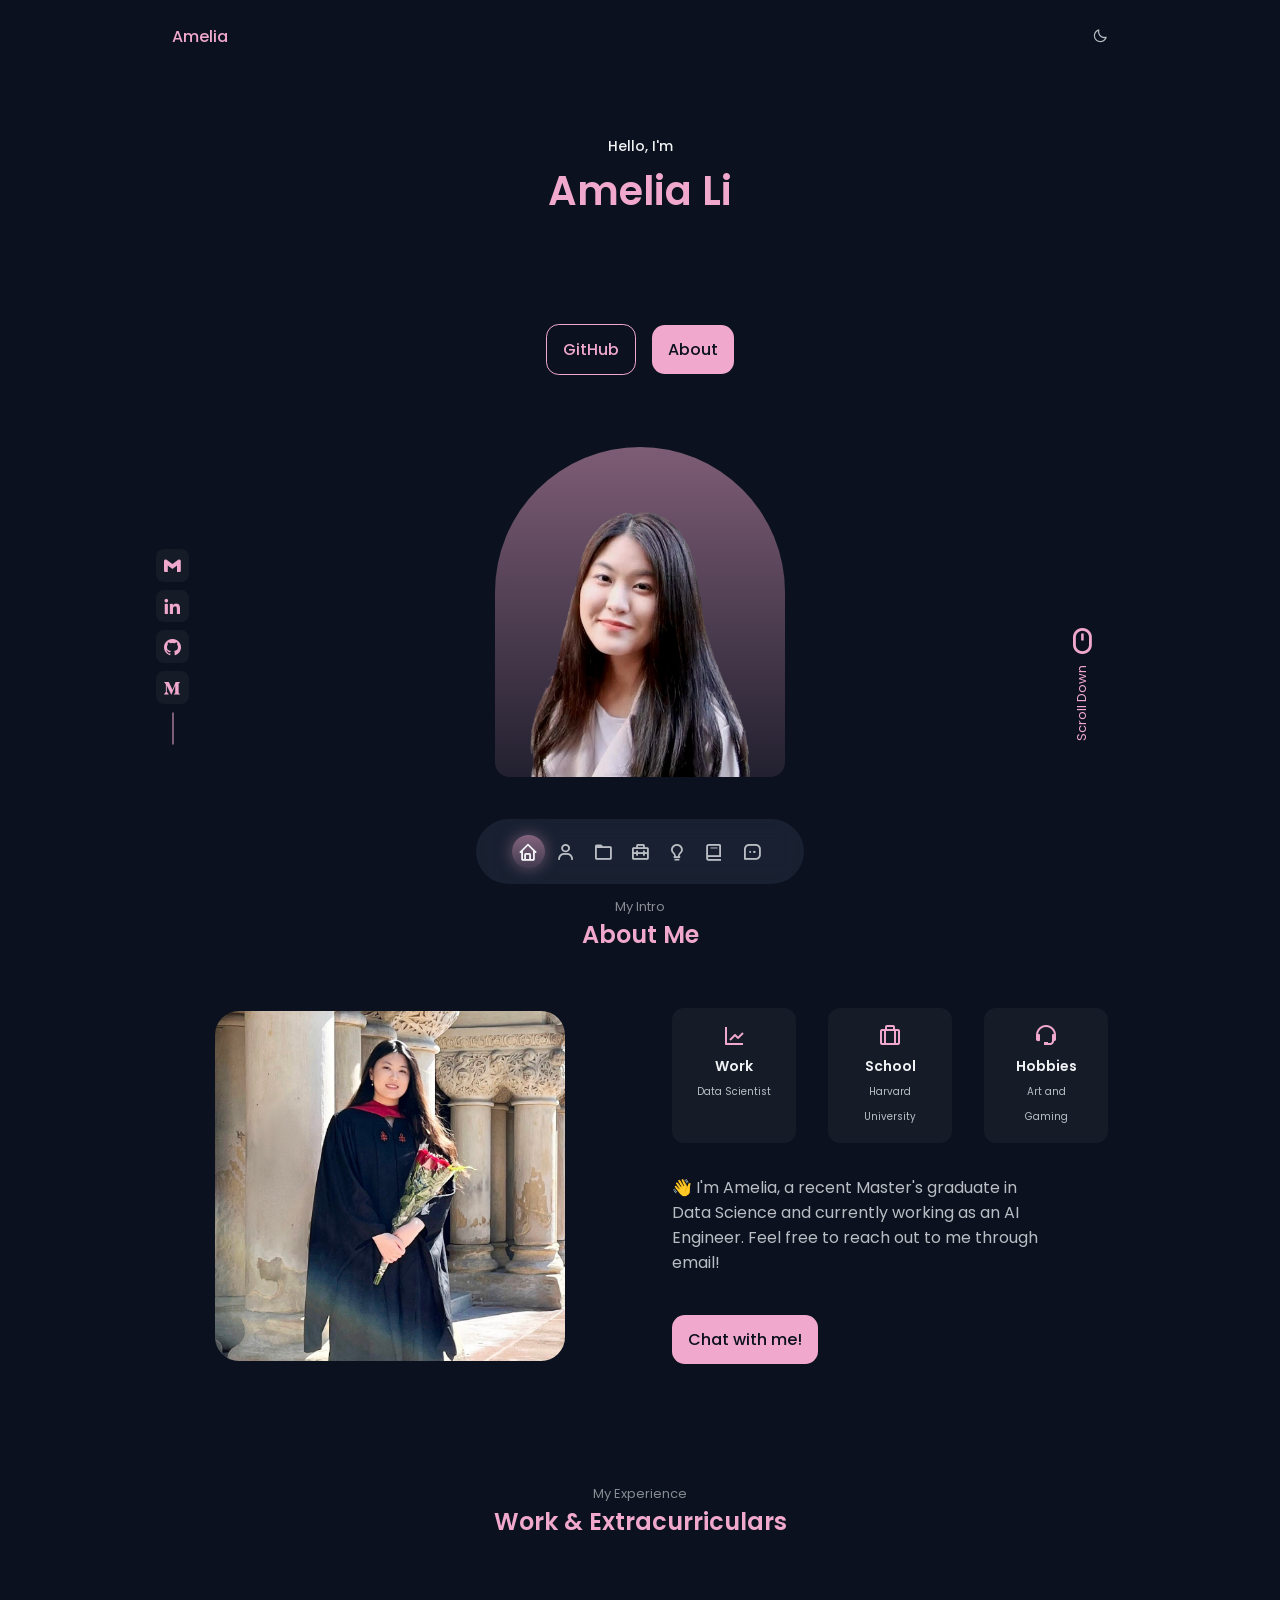
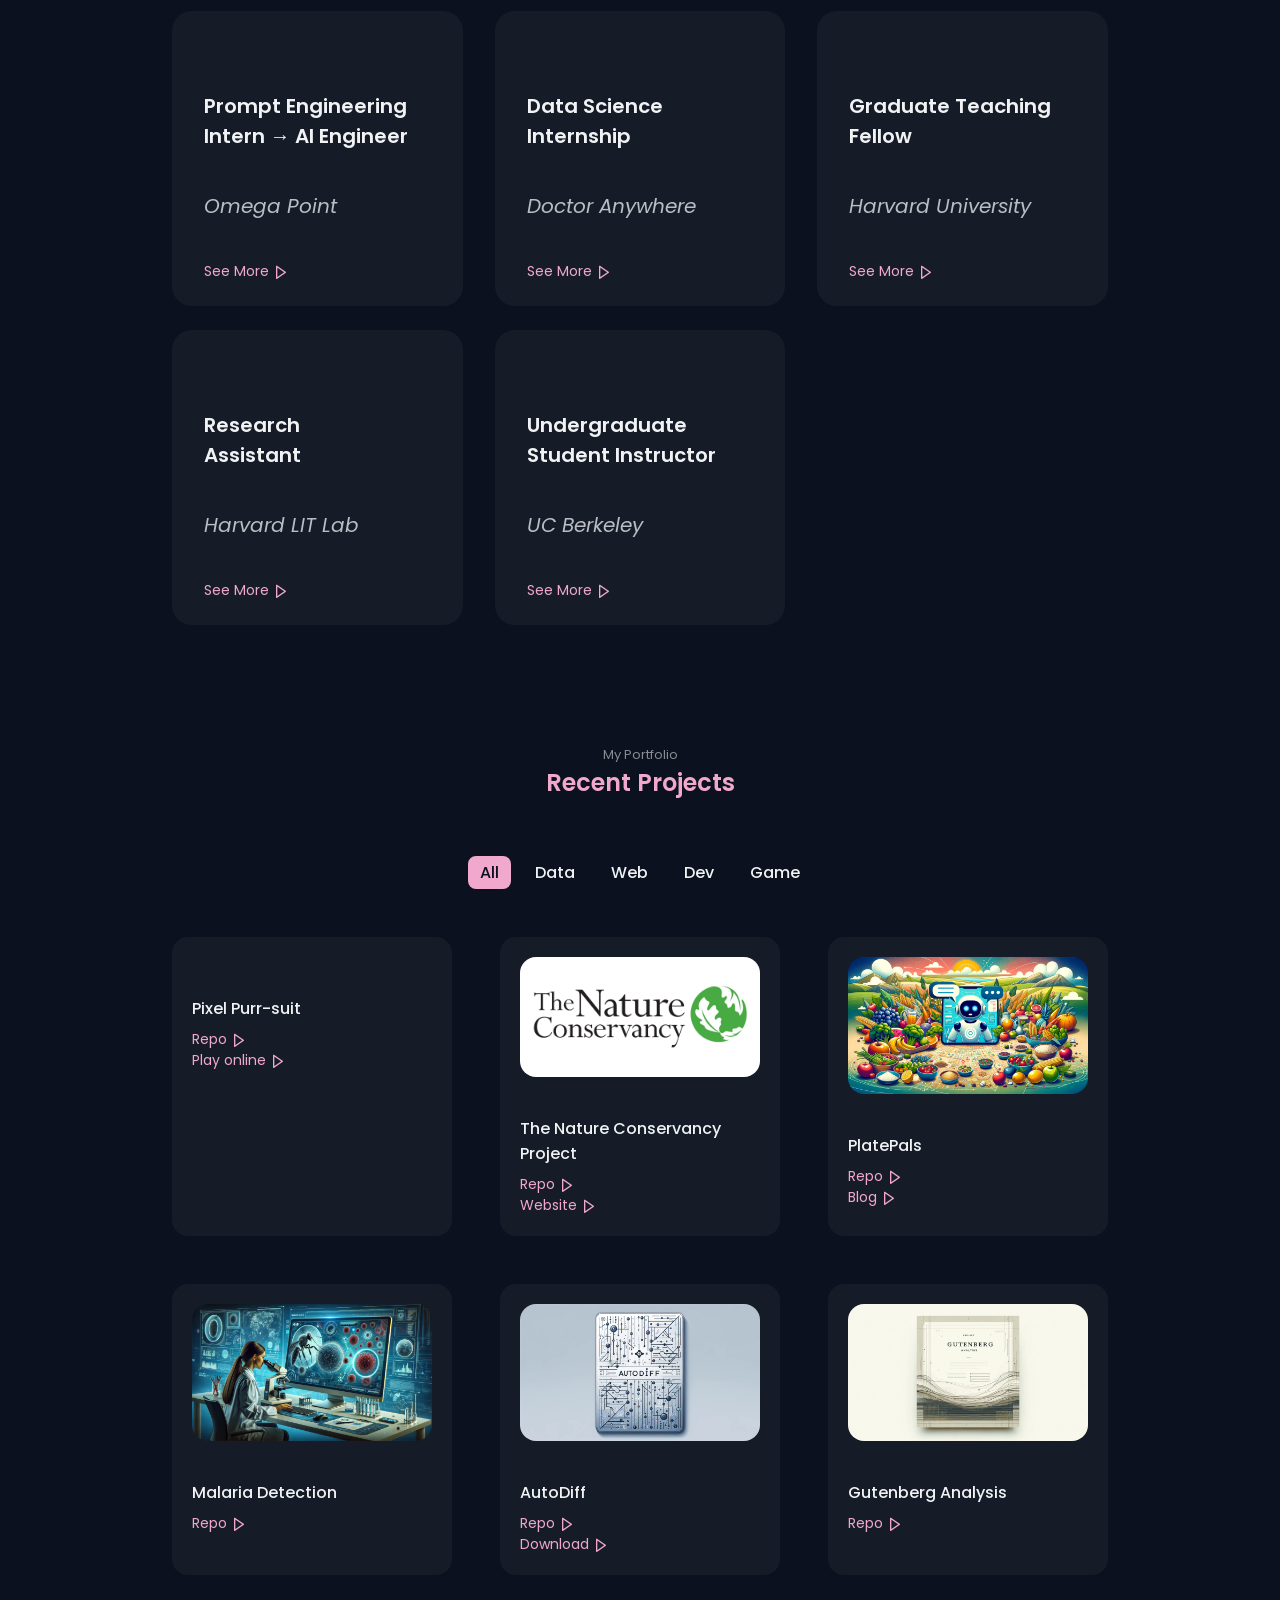
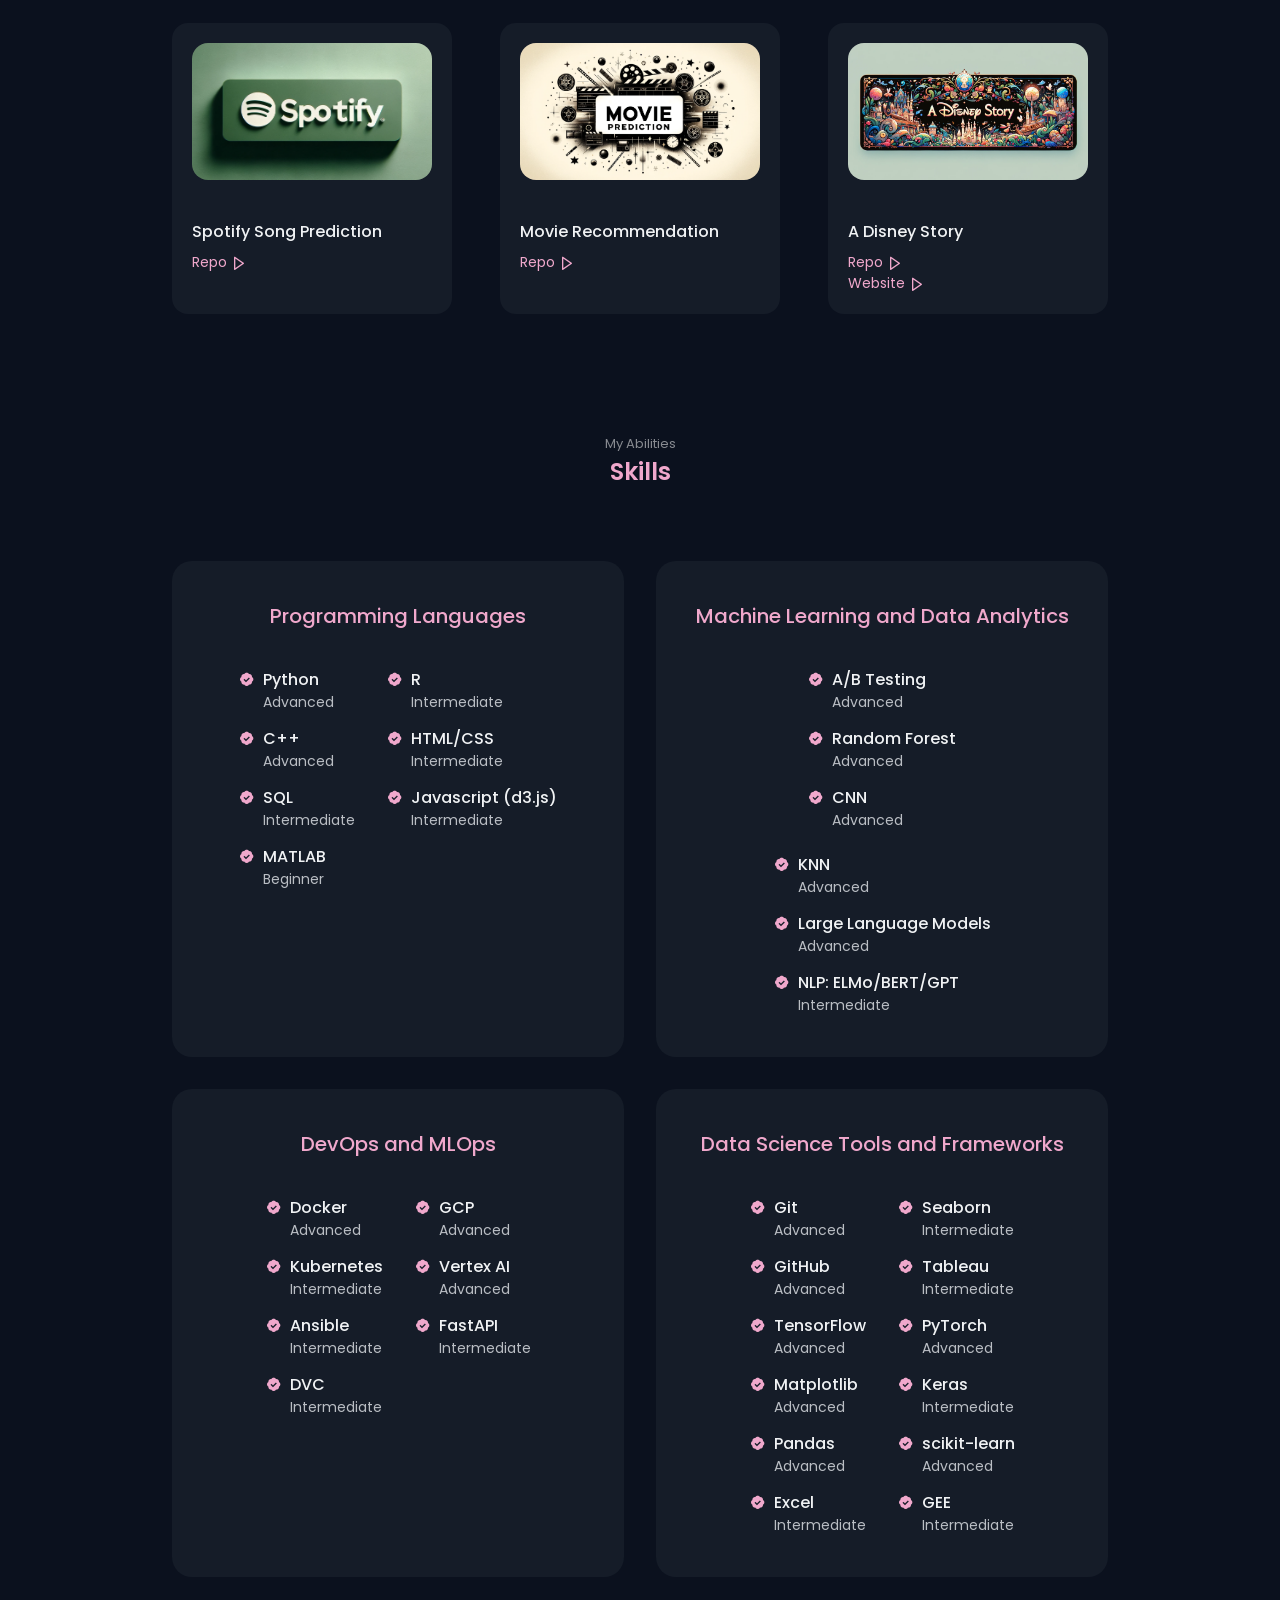
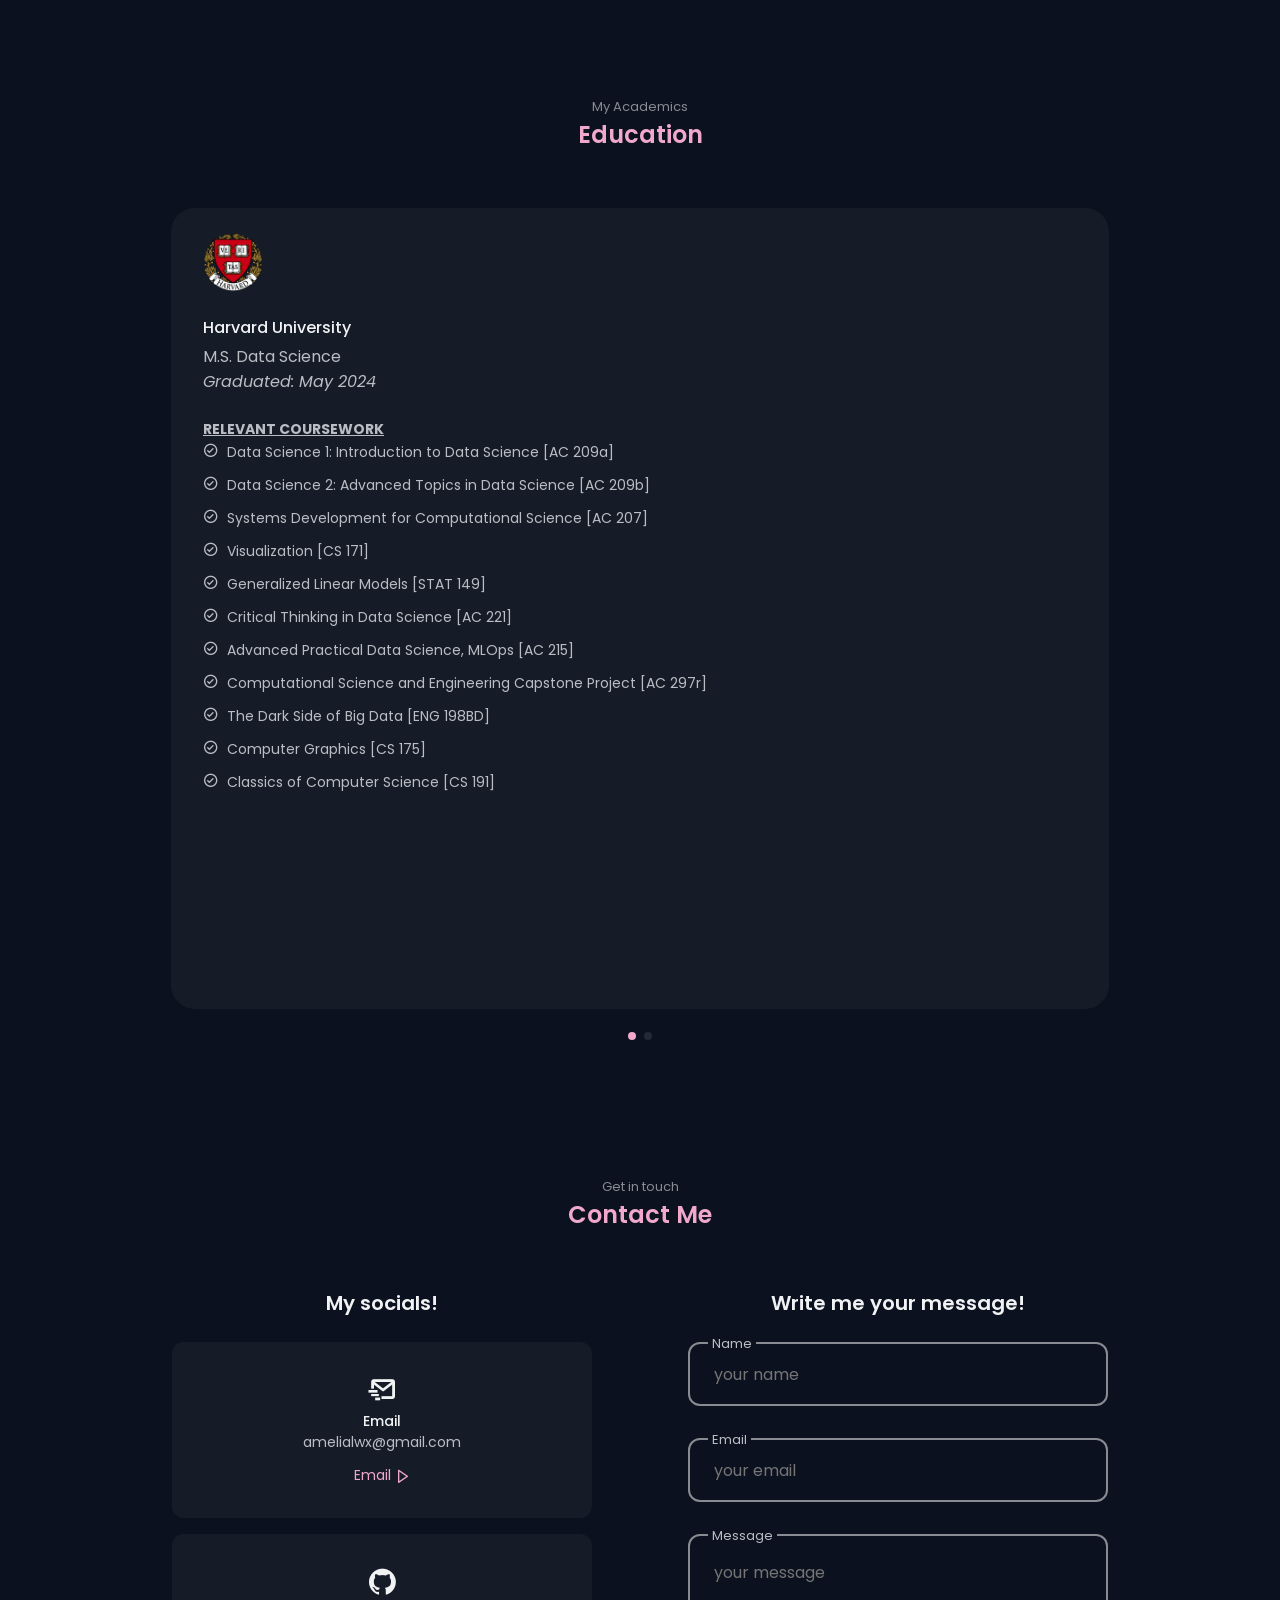
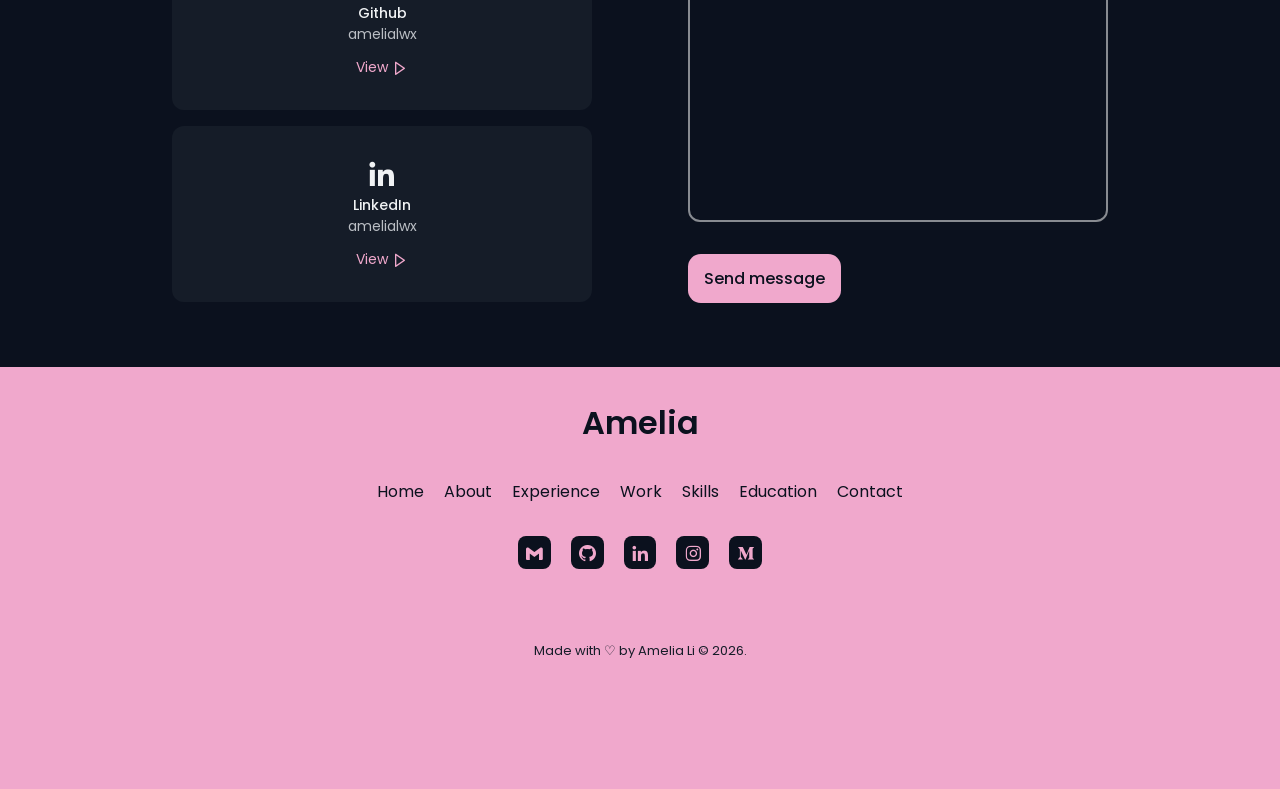
==== commit 547a185e: "mobile fix 2" ====
--- a/index.html
+++ b/index.html
@@ -8,8 +8,8 @@
     <link rel="icon" href="assets/img/a.png">
 
     <!--=============== FAVICON ===============-->
-    <meta name="msapplication-TileColor" content="#da532c">
-    <meta name="theme-color" content="#f0aace">
+    <meta name="msapplication-TileColor" content="#0b121e">
+    <meta name="theme-color" content="#0b121e">
 
     <!-- Theme before any stylesheet so first paint uses correct CSS variables (no dark flash) -->
     <script>
@@ -23,8 +23,13 @@
           else if (t === "light") localStorage.setItem(KEY, "dark");
           localStorage.setItem(FIX, "1");
         }
-        if (localStorage.getItem(KEY) === "light") {
+        var light = localStorage.getItem(KEY) === "light";
+        if (light) {
           document.documentElement.classList.add("light-theme");
+        }
+        var themeMeta = document.querySelector('meta[name="theme-color"]');
+        if (themeMeta) {
+          themeMeta.setAttribute("content", light ? "#fcfcfd" : "#0b121e");
         }
       } catch (e) {}
     })();
@@ -655,8 +660,8 @@
                         </div>
                     </div>
                 </div>
-                <div class="skills__container container grid">
-                    <div class="skills__content">
+
+                <div class="skills__content">
                         <h3 class="skills__title">DevOps and MLOps</h3>
     
                         <div class="skills__box">
@@ -728,10 +733,9 @@
     
                             </div>
                         </div>
-                    </div>
-                </div>    
-                <div class="skills__container container grid">
-                    <div class="skills__content">
+                </div>
+
+                <div class="skills__content">
                         <h3 class="skills__title">Data Science Tools and Frameworks</h3>
     
                         <div class="skills__box">
@@ -857,6 +861,7 @@
             <h2 class="section__title">Education</h2>
 
             <div class="education__container container swiper">
+                <div class="swiper-wrapper">
                 <div class="education__card swiper-slide">
                     <img src="assets/img/harvard.png" alt="" class="education__img">
 
@@ -1078,6 +1083,8 @@
                         </li>
                     </ul>
                 </div>
+                </div>
+                <div class="swiper-pagination"></div>
             </div>
 
         </section>
--- a/assets/css/styles.css
+++ b/assets/css/styles.css
@@ -69,6 +69,14 @@
 
 html {
   scroll-behavior: smooth;
+  background-color: var(--body-color);
+  width: 100%;
+}
+
+@media (hover: none) {
+  html {
+    scroll-behavior: auto;
+  }
 }
 
 body,
@@ -83,6 +91,10 @@
   background-color: var(--body-color);
   color: var(--text-color);
   transition: 0.4s; /* for light mode animation */
+  overflow-x: hidden;
+  width: 100%;
+  max-width: 100%;
+  position: relative;
 }
 
 /*
@@ -199,9 +211,13 @@
 }
 /*=============== REUSABLE CSS CLASSES ===============*/
 .container {
+  width: 100%;
   max-width: 968px;
-  margin-left: 1rem;
-  margin-right: 1rem;
+  margin-left: auto;
+  margin-right: auto;
+  padding-left: 1rem;
+  padding-right: 1rem;
+  box-sizing: border-box;
 }
 
 .grid {
@@ -210,7 +226,9 @@
 }
 
 .main {
-  overflow: hidden;
+  overflow-x: hidden;
+  width: 100%;
+  max-width: 100%;
 }
 
 .section {
@@ -266,8 +284,12 @@
 .nav__menu {
   position: fixed;
   bottom: 1rem;
+  left: 0;
+  right: 0;
   background-color: hsla(var(--second-hue), 32%, 16%, 0.8);
   width: 90%;
+  margin-left: auto;
+  margin-right: auto;
   border-radius: 4rem;
   padding: 1rem 2.25rem;
   backdrop-filter: blur(10px);
@@ -342,6 +364,11 @@
 .home__education {
   color: var(--text-color);
   margin-bottom: 2.5rem;
+  /* Reserve space so typewriter line changes don’t shove the hero / page scroll */
+  min-height: 4.5em;
+  max-width: 22rem;
+  margin-left: auto;
+  margin-right: auto;
 }
 
 .home__name {
@@ -415,7 +442,7 @@
 
 .home__scroll {
   color: var(--first-color);
-  right: -1.5rem;
+  right: 0.25rem;
   bottom: 4rem;
   display: grid;
   row-gap: 2.25rem;
@@ -429,6 +456,17 @@
 .home__scroll-name {
   font-size: var(--smaller-font-size);
   transform: rotate(-90deg);
+}
+
+@media screen and (max-width: 768px) {
+  /* Rotated "Scroll Down" regularly blows past the viewport on phones */
+  .home__scroll {
+    display: none;
+  }
+
+  .home__social {
+    left: 0.25rem;
+  }
 }
 
 /*=============== BUTTONS ===============*/
@@ -470,7 +508,7 @@
 
 .about__info {
   display: grid;
-  grid-template-columns: repeat(3, 1fr);
+  grid-template-columns: repeat(3, minmax(0, 1fr));
   gap: 0.5rem;
   margin-bottom: 2rem;
 }
@@ -503,12 +541,18 @@
 .skills__container {
   row-gap: 2rem;
   padding-top: 1rem;
+  width: 100%;
 }
 
 .skills__content {
   background-color: var(--container-color);
   padding: 1.5rem;
   border-radius: 1.25rem;
+  width: 100%;
+  max-width: 100%;
+  min-width: 0;
+  box-sizing: border-box;
+  overflow: hidden;
 }
 
 .skills__title {
@@ -523,28 +567,36 @@
   display: flex;
   justify-content: center;
   column-gap: 2.5rem;
+  flex-wrap: wrap;
+  row-gap: 1.5rem;
+  width: 100%;
+  min-width: 0;
 }
 
 .skills__group {
   display: grid;
   align-content: flex-start;
   row-gap: 1rem;
+  min-width: 0;
 }
 
 .skills__data {
   display: flex;
   column-gap: 0.5rem;
+  min-width: 0;
 }
 
 .skills .bxs-badge-check {
   font-size: 1rem;
   color: var(--first-color);
+  flex-shrink: 0;
 }
 
 .skills__name {
   font-size: var(--normal-font-size);
   font-weight: var(--font-medium);
   line-height: 18px;
+  overflow-wrap: anywhere;
 }
 
 .skills__level {
@@ -553,20 +605,23 @@
 
 /*=============== experience ===============*/
 .experience__container {
-  grid-template-columns: repeat(2, 1fr);
+  grid-template-columns: 1fr;
   gap: 1.5rem;
   padding-top: 1rem;
+  width: 100%;
 }
 
 .experience__card {
   background-color: var(--container-color);
   padding: 3rem 1.5rem 1.5em;
   border-radius: 1.25rem;
+  min-width: 0;
 }
 
 .experience__title {
   font-size: var(--h3-font-size);
   margin-bottom: 2.5rem;
+  overflow-wrap: anywhere;
 }
 
 .experience__button {
@@ -599,6 +654,7 @@
   z-index: var(--z-modal);
   visibility: hidden;
   opacity: 0;
+  pointer-events: none;
 }
 
 .experience__modal-content {
@@ -659,19 +715,23 @@
 .active-exp-modal {
   visibility: visible;
   opacity: 1;
+  pointer-events: auto;
 }
 
 /*=============== WORK ===============*/
 
 .work__container {
   padding-top: 1rem;
+  width: 100%;
 }
 
 .work__filters {
   display: flex;
   justify-content: center;
   align-items: center;
+  flex-wrap: wrap;
   column-gap: 0.75rem;
+  row-gap: 0.5rem;
   margin-bottom: 2rem;
 }
 
@@ -687,11 +747,15 @@
   background-color: var(--container-color);
   padding: 1rem;
   border-radius: 1rem;
+  min-width: 0;
+  max-width: 100%;
 }
 
 .work__img {
   border-radius: 1rem;
   margin-bottom: 0.75rem;
+  width: 100%;
+  height: auto;
 }
 
 .work__title {
@@ -731,6 +795,7 @@
   z-index: var(--z-modal);
   visibility: hidden;
   opacity: 0;
+  pointer-events: none;
 }
 
 .work__modal-content {
@@ -791,6 +856,7 @@
 .active-work-modal {
   visibility: visible;
   opacity: 1;
+  pointer-events: auto;
 }
 
 /* Active item work*/
@@ -800,11 +866,18 @@
 }
 
 /*=============== EDUCATION ===============*/
+.education__container {
+  overflow: hidden;
+  width: 100%;
+  max-width: 100%;
+}
+
 .education__card {
   background-color: var(--container-color);
   padding: 1.25rem 1.5rem;
   border-radius: 1.5rem;
   margin-bottom: 3rem;
+  height: auto;
 }
 
 .education__img {
@@ -938,6 +1011,8 @@
 /*=============== FOOTER ===============*/
 .footer {
   background-color: var(--first-color);
+  overflow-x: hidden;
+  max-width: 100%;
 }
 
 .footer__container {
@@ -958,15 +1033,22 @@
   display: flex;
   justify-content: center;
   align-items: center;
-  column-gap: 1.5rem;
+  flex-wrap: wrap;
+  column-gap: 1.25rem;
+  row-gap: 0.75rem;
   margin-bottom: 2rem;
+  max-width: 100%;
+  padding-inline: 0.25rem;
 }
 
 .footer__social {
   display: flex;
   justify-content: center;
   align-items: center;
+  flex-wrap: wrap;
   column-gap: 1.25rem;
+  row-gap: 0.75rem;
+  max-width: 100%;
 }
 
 .footer__social-link {
@@ -1054,8 +1136,8 @@
   }
 
   .experience__container {
-    grid-template-columns: 145px;
-    justify-content: center;
+    grid-template-columns: minmax(0, 1fr);
+    justify-content: stretch;
   }
 
   .work__item {
@@ -1064,17 +1146,19 @@
 
   .work__filters {
     column-gap: 0.25rem;
+  }
+}
+
+@media screen and (min-width: 480px) {
+  .experience__container {
+    grid-template-columns: repeat(2, minmax(0, 1fr));
   }
 }
 
 @media screen and (min-width: 435px) {
   .work__container {
     justify-content: center;
-    grid-template-columns: repeat(2, max-content);
-  }
-
-  .work__img {
-    width: 165px;
+    grid-template-columns: repeat(2, minmax(0, 1fr));
   }
 }
 
@@ -1082,13 +1166,11 @@
 @media screen and (min-width: 630px) {
   .nav__menu {
     width: 328px;
-    left: 0;
-    right: 0;
     margin: 0 auto;
   }
 
   .about__info {
-    grid-template-columns: repeat(3, 180px);
+    grid-template-columns: repeat(3, minmax(0, 180px));
     justify-content: center;
   }
 
@@ -1108,7 +1190,9 @@
   }
 
   .skills__content {
-    padding: 4rem 8.8rem;
+    padding: 3rem 2rem;
+    max-width: 100%;
+    box-sizing: border-box;
   }
 
   .skills__title {
@@ -1117,11 +1201,11 @@
   }
 
   .skills__box {
-    column-gap: 5.5rem;
+    column-gap: 2rem;
   }
 
   .experience__container {
-    grid-template-columns: repeat(3, 177px);
+    grid-template-columns: repeat(3, minmax(0, 1fr));
     justify-content: center;
   }
 
@@ -1136,11 +1220,7 @@
 
   .work__container {
     justify-content: center;
-    grid-template-columns: repeat(2, max-content);
-  }
-
-  .work__img {
-    width: 250px;
+    grid-template-columns: repeat(2, minmax(0, 1fr));
   }
 
   .education__container {
@@ -1151,18 +1231,19 @@
 
   .contact__container {
     display: grid;
-    grid-template-columns: 220px 340px;
+    grid-template-columns: minmax(0, 220px) minmax(0, 1fr);
     column-gap: 2rem;
     justify-content: center;
   }
 
   .contact__info {
-    grid-template-columns: 200px;
+    grid-template-columns: minmax(0, 1fr);
     gap: 1rem;
   }
 
   .contact__form {
-    width: 340px;
+    width: 100%;
+    max-width: 340px;
   }
 }
 
@@ -1236,16 +1317,21 @@
   }
 
   .skills__container {
-    grid-template-columns: repeat(2, 460px);
-    column-gap: 3rem;
+    grid-template-columns: repeat(2, minmax(0, 1fr));
+    column-gap: 2rem;
+    justify-content: center;
+  }
+
+  .skills__content {
+    padding: 2.5rem 2rem;
   }
 
   .skills__title {
-    margin-bottom: 3.5rem;
+    margin-bottom: 2.5rem;
   }
 
   .experience__container {
-    grid-template-columns: repeat(3, 300px);
+    grid-template-columns: repeat(3, minmax(0, 300px));
     column-gap: 2rem;
   }
 
@@ -1259,7 +1345,7 @@
   }
 
   .work__container {
-    grid-template-columns: repeat(3, max-content);
+    grid-template-columns: repeat(3, minmax(0, 1fr));
     gap: 3rem;
   }
 
@@ -1276,7 +1362,8 @@
   }
 
   .education__container {
-    width: 970px;
+    width: 100%;
+    max-width: 970px;
   }
 
   .education__card {
@@ -1284,12 +1371,13 @@
   }
 
   .contact__info {
-    grid-template-columns: 430px;
+    grid-template-columns: minmax(0, 1fr);
     gap: 1rem;
   }
 
   .contact__form {
-    width: 430px;
+    width: 100%;
+    max-width: 430px;
   }
 
   .contact__form-area {
@@ -1297,7 +1385,7 @@
   }
 
   .contact__container {
-    grid-template-columns: repeat(2, 430px);
+    grid-template-columns: repeat(2, minmax(0, 430px));
     column-gap: 6rem;
   }
 
